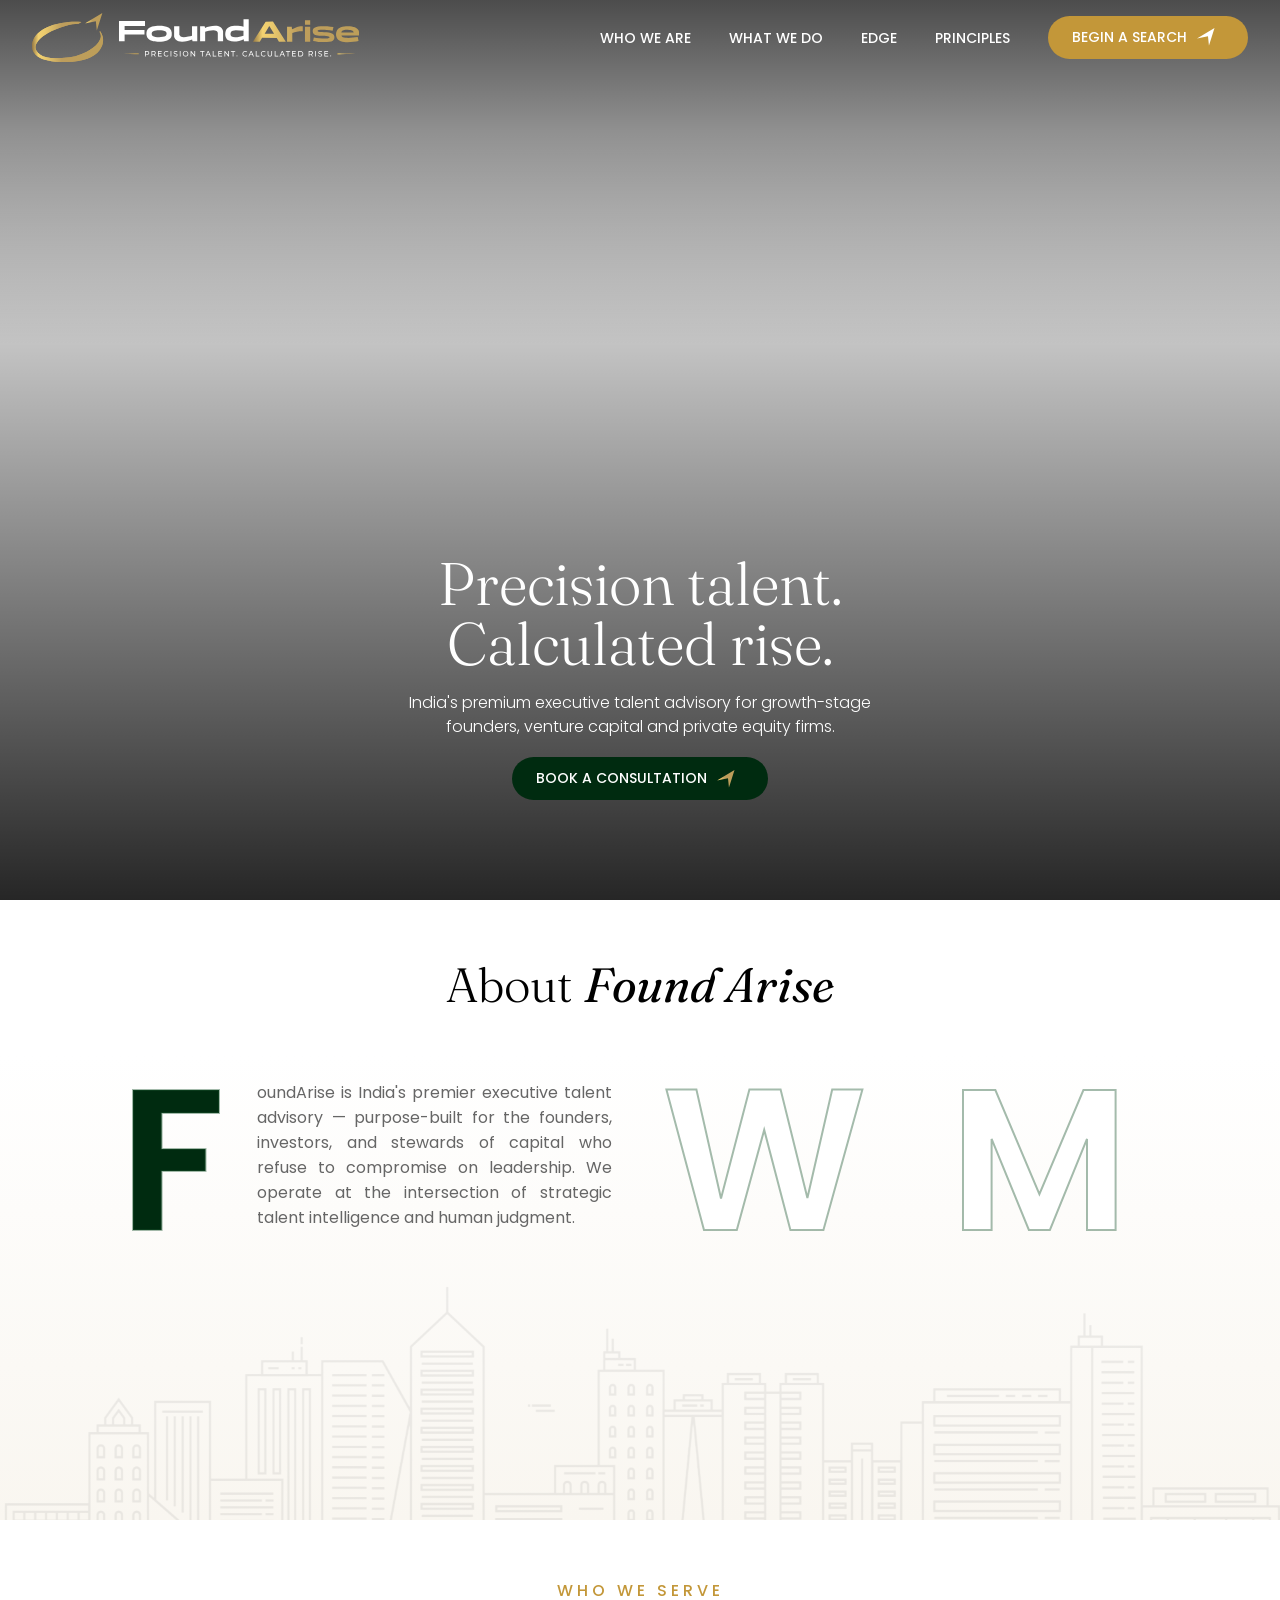
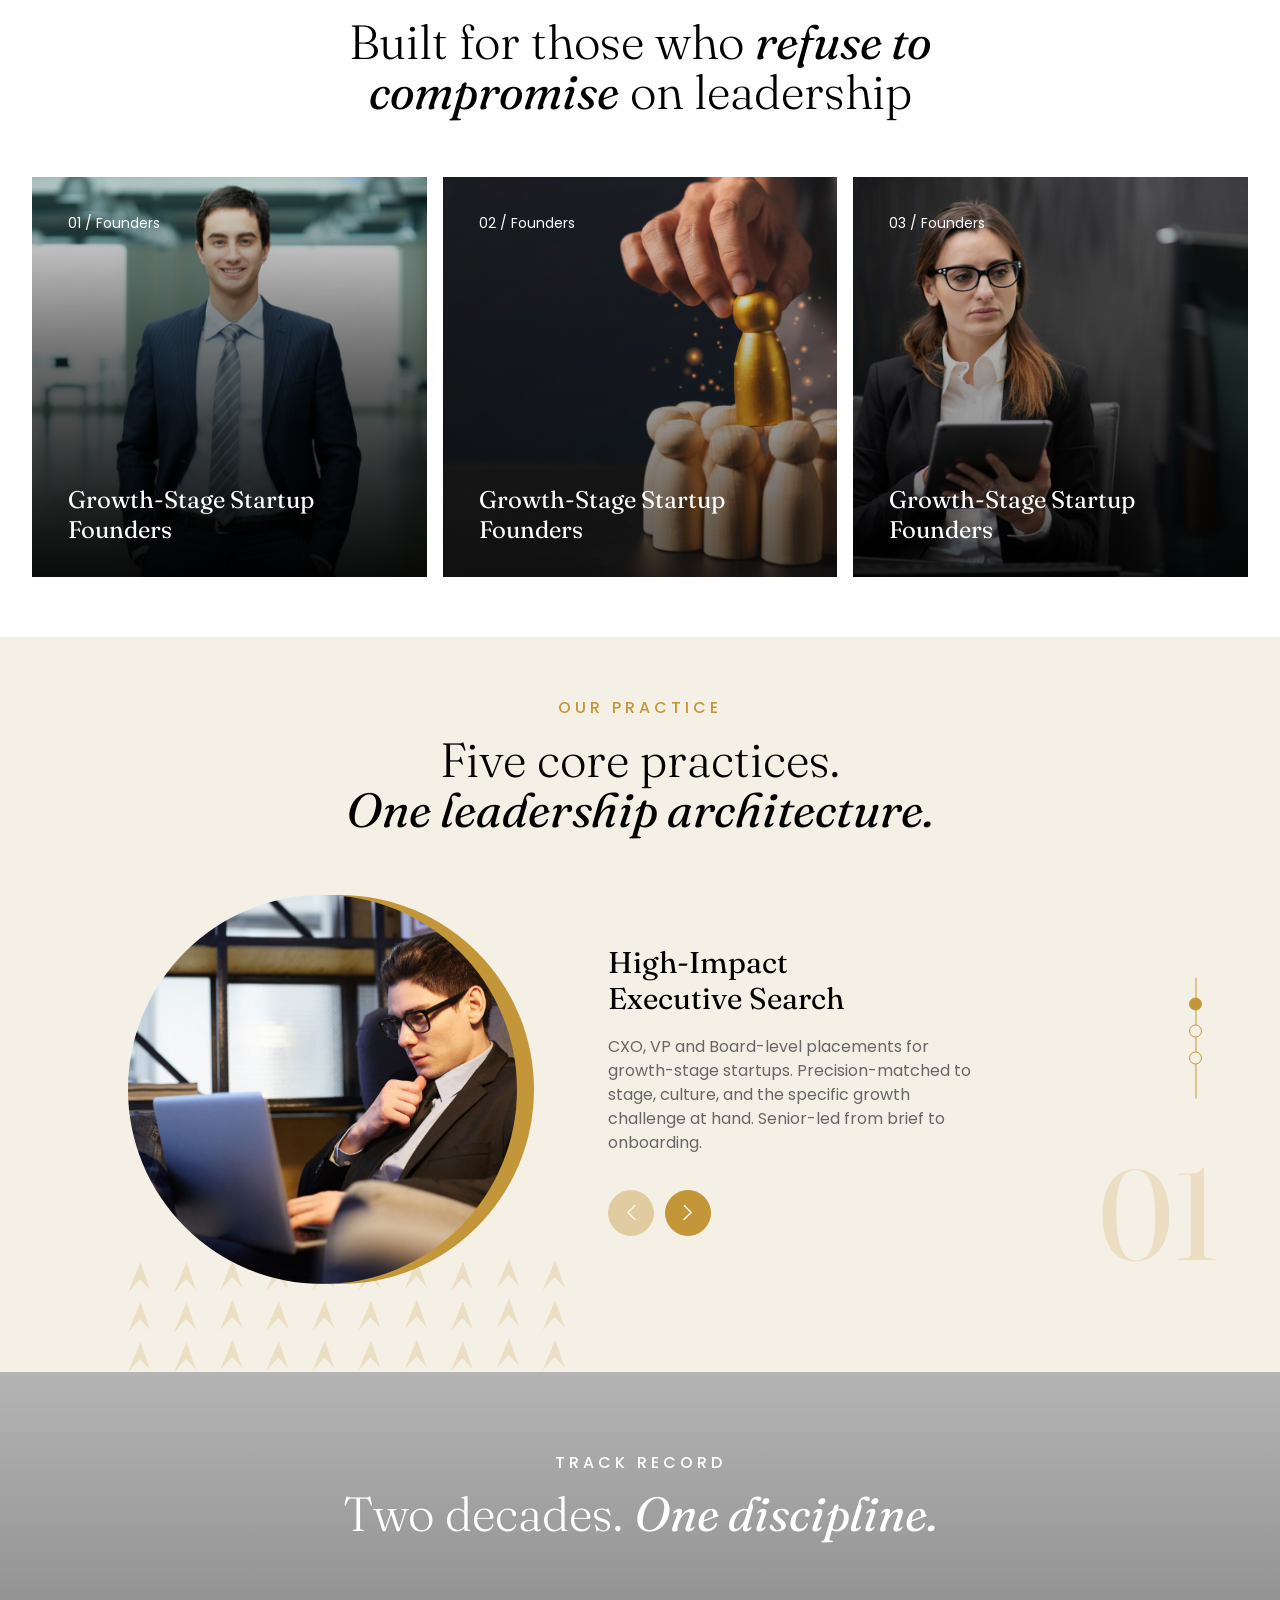
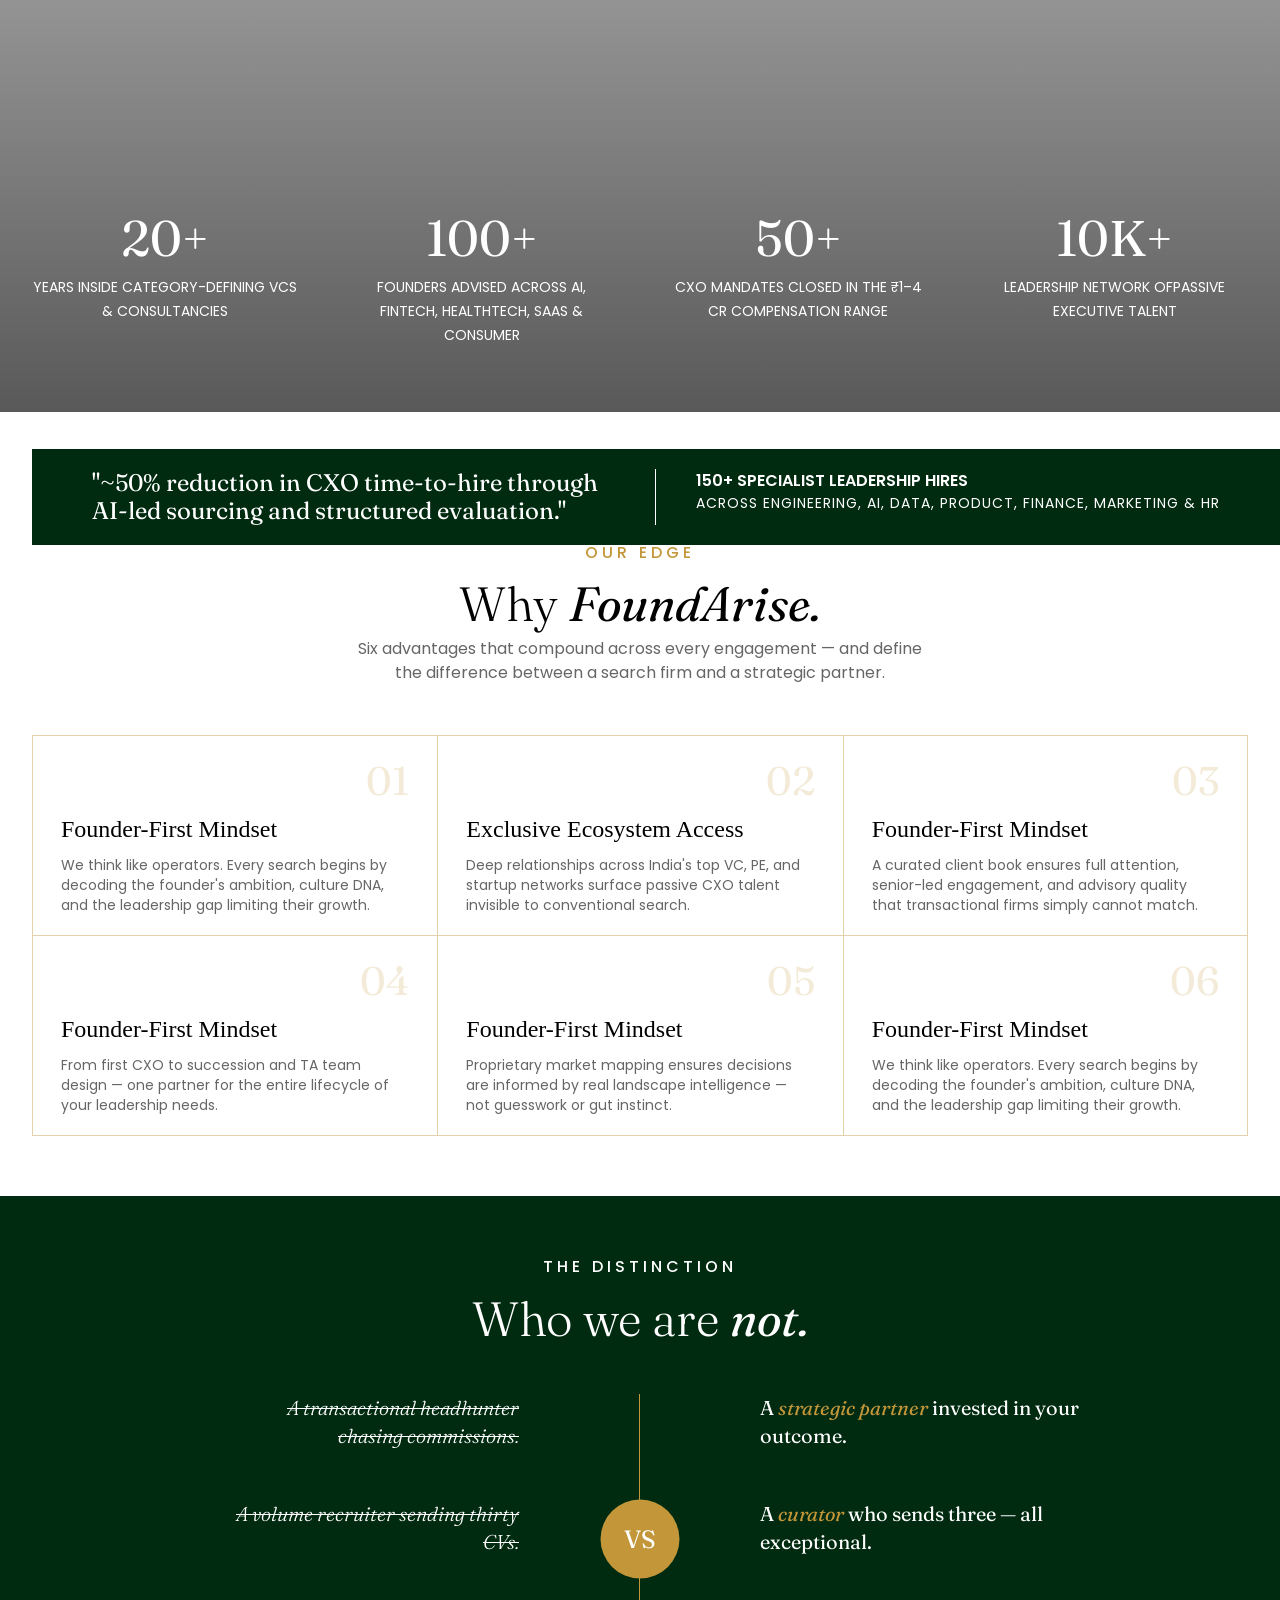
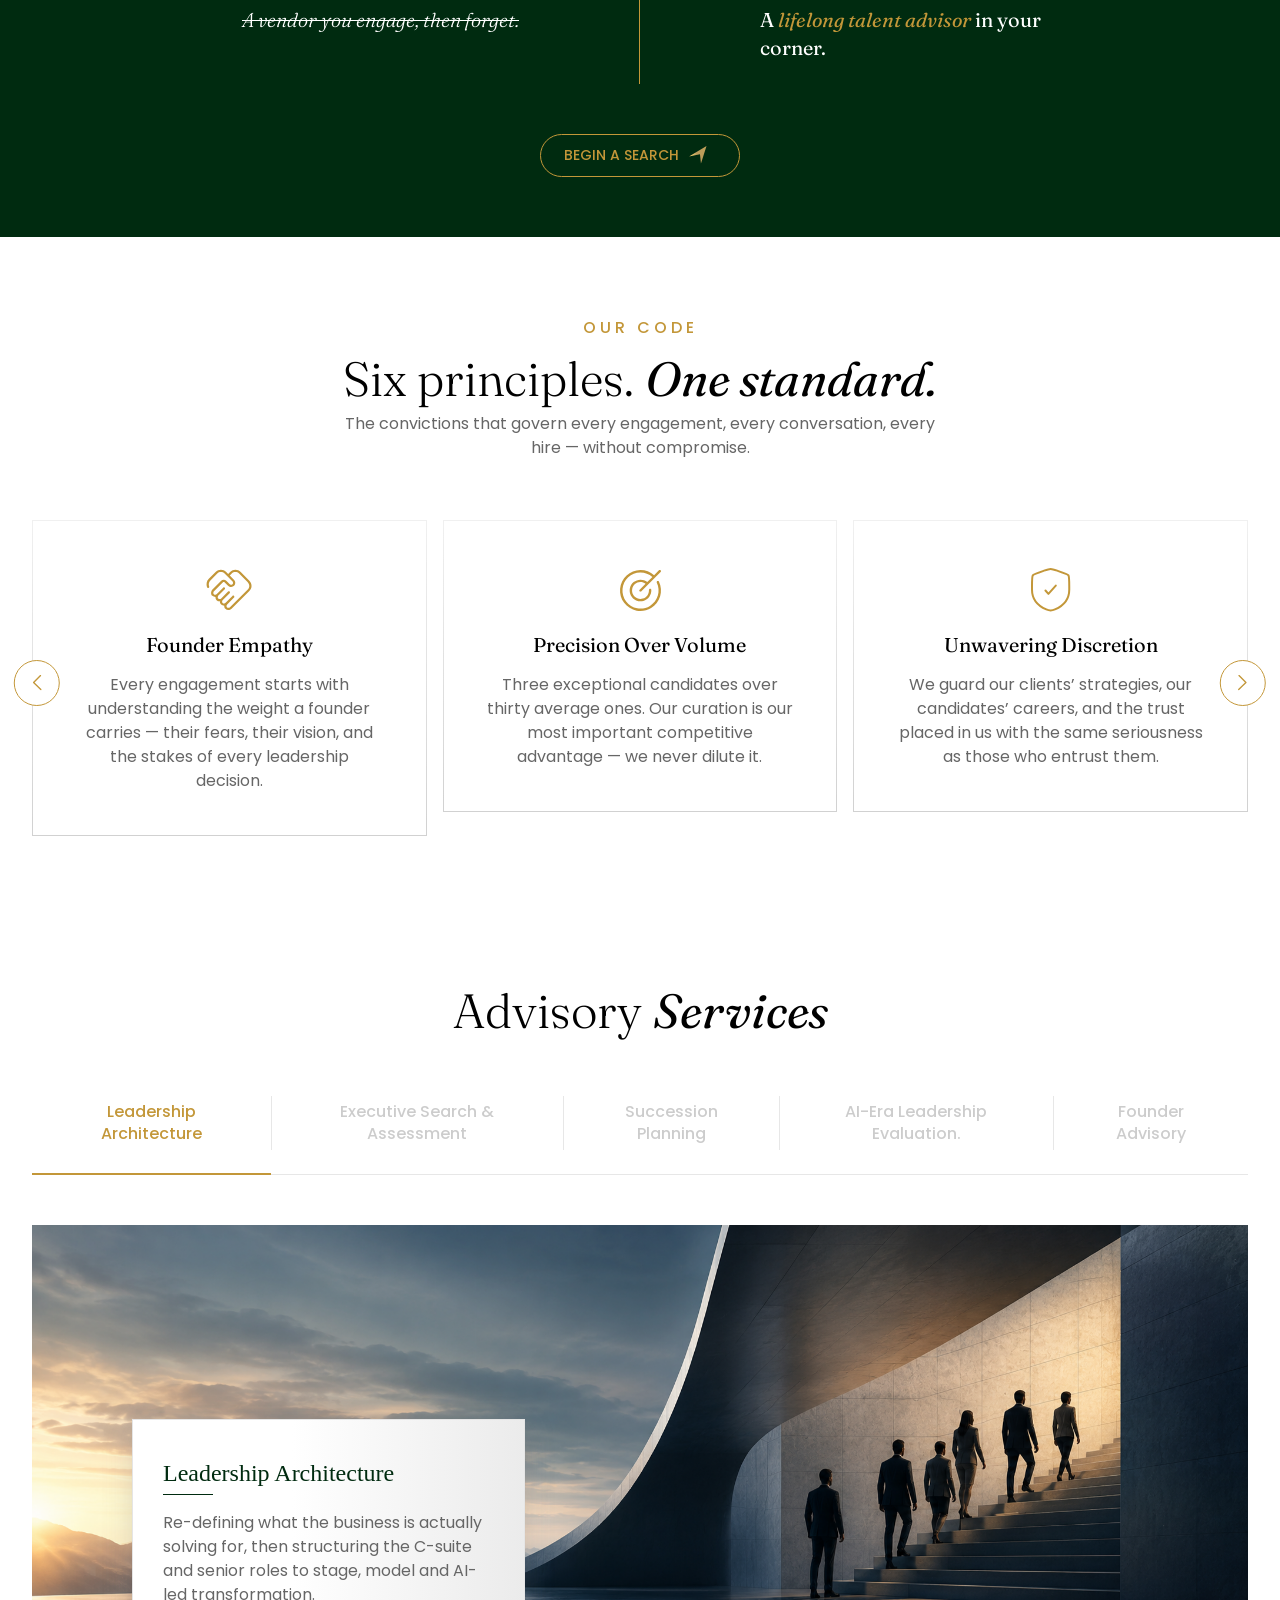
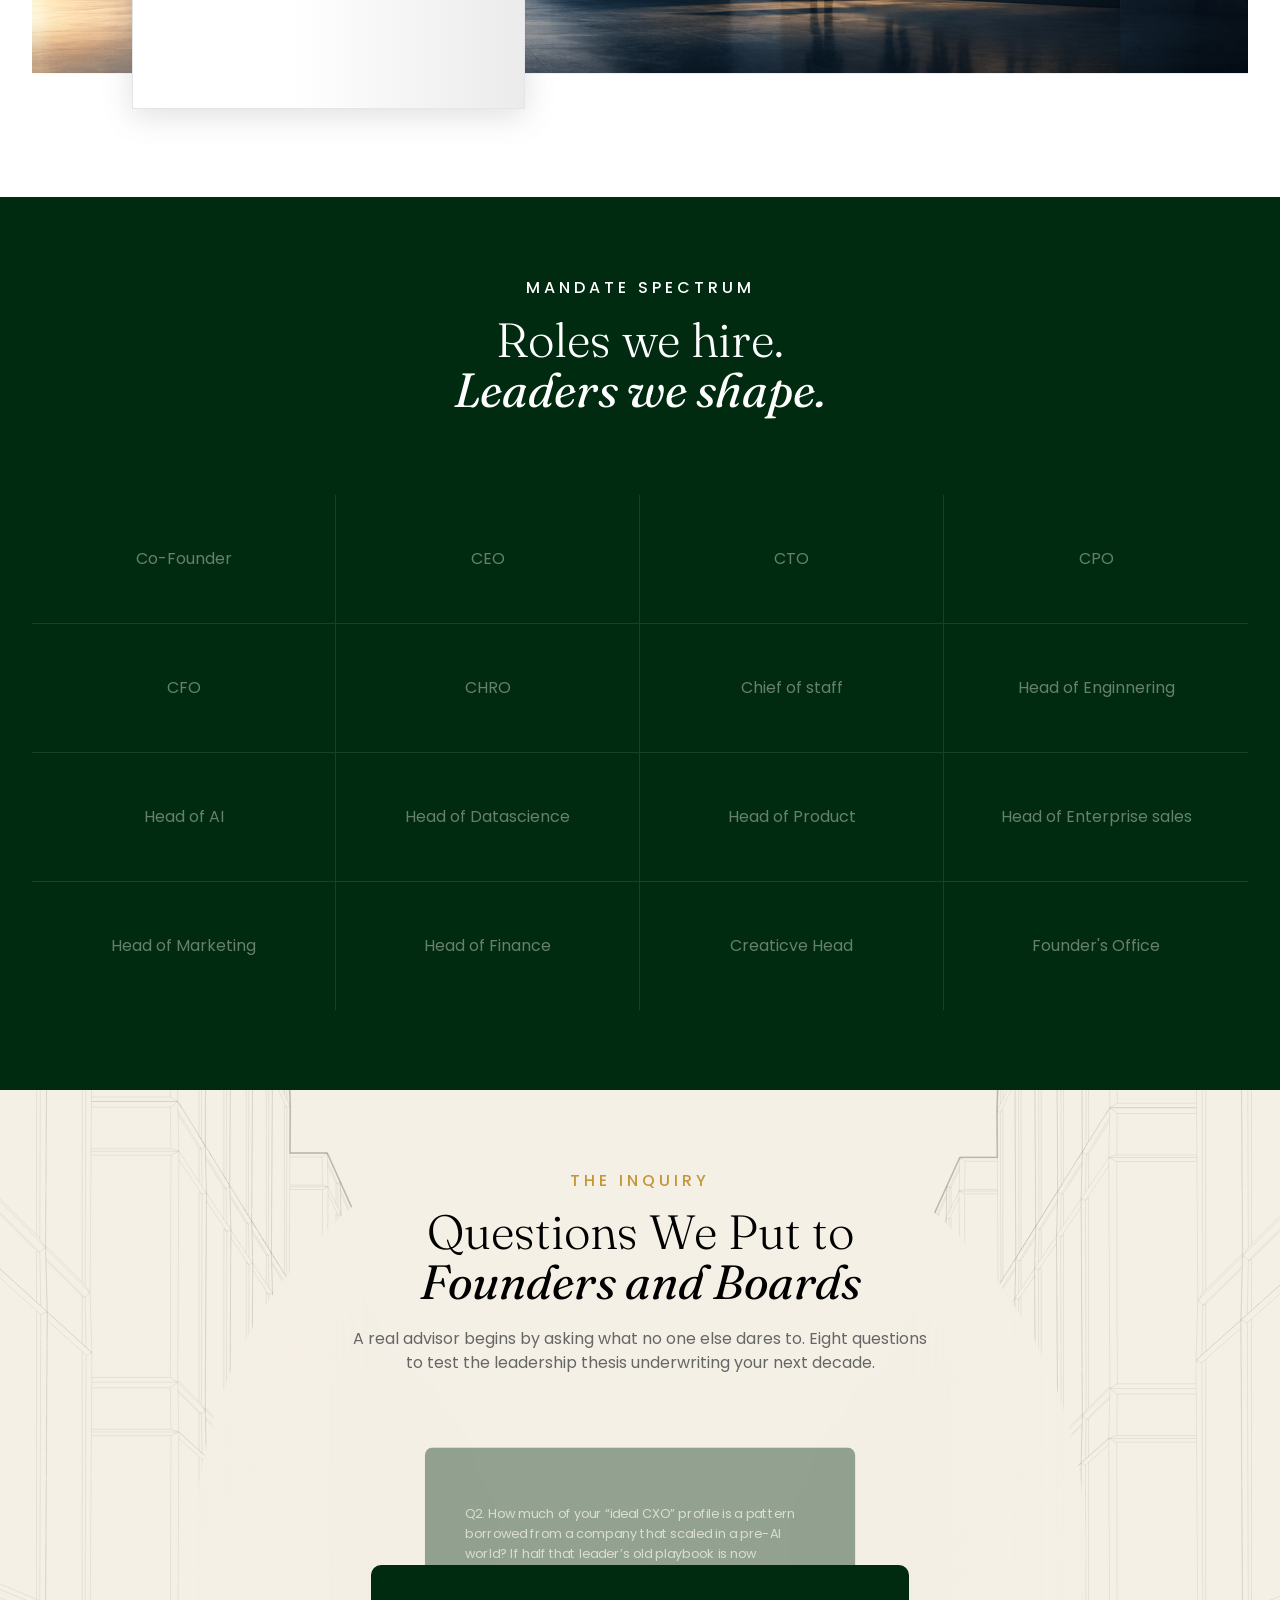
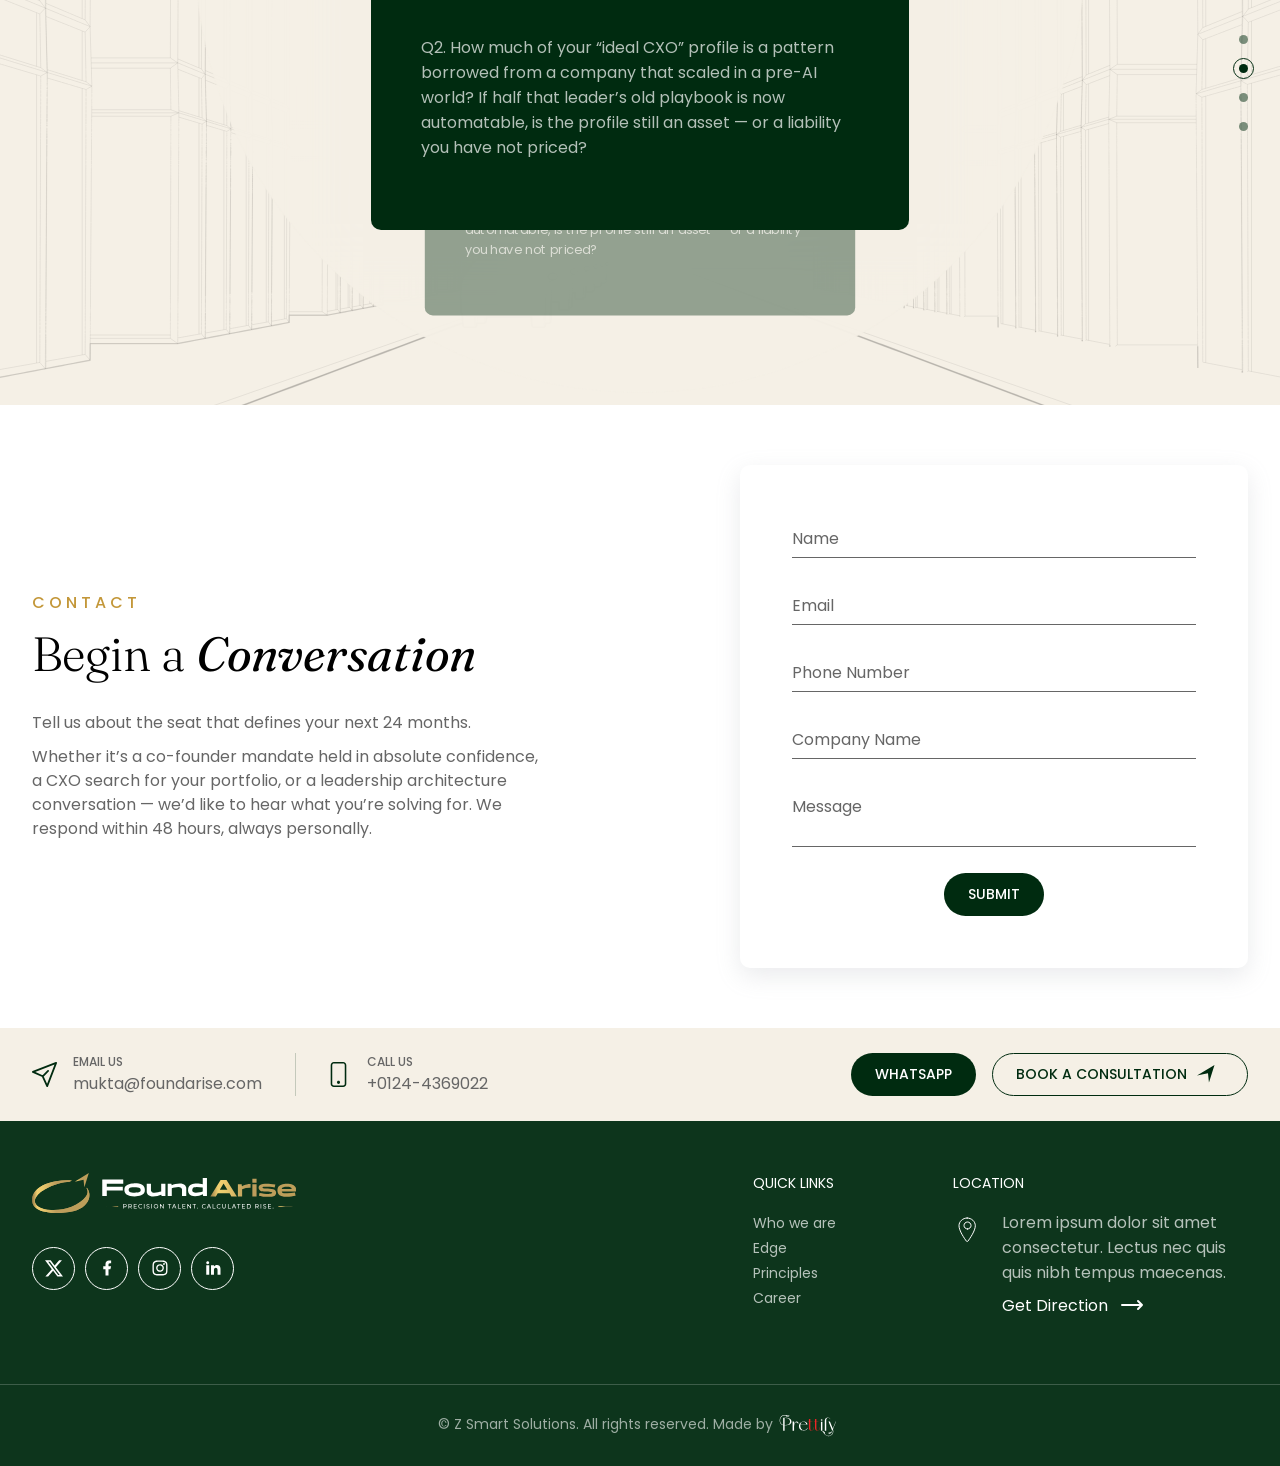
==== index.html @ ab5d95bb "chore: home" ====
<!doctype html>
<html lang="en">

<head>
  <meta charset="UTF-8" />
  <meta name="viewport" content="width=device-width, initial-scale=1.0" />
  <title>Found Arise | Precision Talent, Calculated Rise</title>
  <link rel="icon" href="assets/image/favicon.png" type="image/x-icon" />

  <link rel="stylesheet" href="assets/font/font.css" />
  <link rel="stylesheet" href="assets/sass/header/header.css" />
  <link rel="stylesheet" href="assets/sass/home/home.css" />
  <link rel="stylesheet" href="assets/sass/footer/footer.css" />
  <link rel="stylesheet" href="https://cdn.jsdelivr.net/npm/swiper@11/swiper-bundle.min.css" />
</head>

<body>
  <header>
    <a href="" class="logo">
      <img src="assets/image/logo.svg " alt="" />
    </a>

    <nav>
      <ul>
        <li><a href="">Who we are</a></li>
        <li><a href="">What we do</a></li>
        <li><a href="">Edge</a></li>
        <li><a href="">Principles</a></li>
      </ul>
      <button class="btn ">Begin a search <img class="icon" src="assets/icon/share.svg" alt=""></button>
    </nav>
  </header>

  <main>
    <section class="banner">
      <div class="bg">
        <video src="assets/video/hero.mp4" autoplay muted loop playsinline></video>
      </div>
      <div class="banner-wrapper">
        <div class="content content-white">
          <h1>Precision talent. Calculated rise.</h1>
          <p>India's premium executive talent advisory for growth-stage founders, venture capital and private equity
            firms.</p>
          <button class="btn btn-secondary">Book a consultation <img src="assets/icon/share.svg" alt="" class="icon"
              but>
        </div>
      </div>
    </section>

    <section class="secA">
      <div class="container">
        <div class="heading">
          <h2>About <span>Found Arise</span></h2>
        </div>
        <div class="content">
          <div class="txt-card active ">
            <span>
              F
            </span>
            <div class="info">
              <p>oundArise is India's premier executive talent advisory — purpose-built for the founders, investors, and
                stewards of capital who refuse to compromise on leadership. We operate at the intersection of strategic
                talent intelligence and human judgment.</p>
            </div>
          </div>
          <div class="txt-card "><span>
              W
            </span>
            <div class="info">
              <p>e don’t fill roles. We architect the leadership layer your next decade will be built on.</p>
            </div>
          </div>
          <div class="txt-card "><span>
              M
            </span>
            <div class="info">
              <p>ost firms treat leadership hiring as a transaction and succession as a someday problem. We treat both
                as strategy. The calm, sharp voice in a noisy, transactional world.</p>
            </div>
          </div>
        </div>
      </div>
    </section>

    <section class="secB">
      <div class="container">
        <div class="heading">
          <h6>Who We Serve</h6>
          <h2> Built for those who <span>refuse to compromise</span> on leadership</h2>
        </div>

        <div class="content">
          <figure>
            <img src="assets/image/home/serve/1.png" alt="">
            <span class="tag">01 / Founders</span>
            <figcaption>
              <h3>Growth-Stage Startup Founders
              </h3>
              <p>Series A and beyond. You’ve proven the model — now the question is the leadership architecture that
                compounds it through the next three years and the next ten. → CXO & Co-Founder Mandates
              </p>
            </figcaption>
          </figure>
          <figure>
            <img src="assets/image/home/serve/2.png" alt="">
            <span class="tag">02 / Founders</span>
            <figcaption>
              <h3>Growth-Stage Startup Founders
              </h3>
              <p>
                Talent as a portfolio-level competitive advantage. We partner across the book — mapping leadership
                readiness, running search at scale, and resolving the people questions that move valuation.
              </p>
            </figcaption>
          </figure>
          <figure>
            <img src="assets/image/home/serve/3.jpg" alt="">
            <span class="tag">03 / Founders</span>

            <figcaption>
              <h3>Growth-Stage Startup Founders
              </h3>
              <p>Pre-deal diligence to post-close value creation. We assess the leadership thesis underwriting the
                investment — and build the team that delivers it.
              </p>
            </figcaption>
          </figure>
        </div>
      </div>
    </section>

    <section class="secC">
      <div class="container">
        <div class="heading">
          <h6>Our Practice</h6>
          <h2>Five core practices.
            <br />
            <span>One leadership architecture.</span>
          </h2>
        </div>

        <div class="content">
          <div class="left">
            <div class="secc-slider">
              <div class="swiper-wrapper">
                <div class="swiper-slide">
                  <figure>
                    <img src="assets/image/home/practice/1.png" alt="home">
                  </figure>
                </div>
                <div class="swiper-slide">
                  <figure>
                    <img src="assets/image/home/practice/1.png" alt="home">
                  </figure>
                </div>
                <div class="swiper-slide">
                  <figure>
                    <img src="assets/image/home/practice/1.png" alt="home">
                  </figure>
                </div>
              </div>
            </div>
          </div>

          <div class="right">
            <div class="secc-slider">
              <div class="swiper-wrapper">
                <div class="swiper-slide">
                  <figcaption>
                    <h3>High-Impact Executive Search</h3>
                    <p>CXO, VP and Board-level placements for growth-stage startups. Precision-matched to stage,
                      culture, and the specific growth challenge at hand. Senior-led from brief to onboarding.</p>
                  </figcaption>
                </div>
                <div class="swiper-slide">
                  <figcaption>
                    <h3>High-Impact Executive Search</h3>
                    <p>CXO, VP and Board-level placements for growth-stage startups. Precision-matched to stage,
                      culture, and the specific growth challenge at hand. Senior-led from brief to onboarding.</p>
                  </figcaption>
                </div>
                <div class="swiper-slide">
                  <figcaption>
                    <h3>High-Impact Executive Search</h3>
                    <p>CXO, VP and Board-level placements for growth-stage startups. Precision-matched to stage,
                      culture, and the specific growth challenge at hand. Senior-led from brief to onboarding.</p>
                  </figcaption>
                </div>
              </div>
            </div>

            <div class="swiper-nav swiper-group">
              <button class="swiper-prev secc-button-prev fill"><img src="assets/icon/right.svg" alt="right"></button>
              <button class="swiper-next secc-button-next fill"><img src="assets/icon/right.svg" alt="right"></button>
            </div>

          </div>
        </div>

        <div class="counter">
          <div class="secc-slider">
            <div class="swiper-wrapper">
              <div class="swiper-slide">
                <span>01</span>
              </div>
              <div class="swiper-slide">
                <span>02</span>
              </div>
              <div class="swiper-slide">
                <span>03</span>
              </div>
            </div>
          </div>
        </div>

        <div class="secc-pagination"></div>
      </div>
    </section>

    <section class="secD">
      <video src="assets/video/record.mp4" autoplay muted loop playsinline></video>
      <div class="container">
        <div class="heading">
          <h6>Track Record</h6>
          <h2>Two decades. <span>One discipline.</span></h2>
        </div>
        <div class="content">
          <div class="stat-card">
            <h4>20+</h4>
            <p>Years inside category-defining VCs & consultancies</p>
          </div>
          <div class="stat-card">
            <h4>100+</h4>
            <p>Founders advised across AI, fintech, healthtech, SaaS & consumer</p>
          </div>
          <div class="stat-card">
            <h4>50+</h4>
            <p>CXO mandates closed in the ₹1–4 Cr compensation range</p>
          </div>
          <div class="stat-card">
            <h4>10K+</h4>
            <p>Leadership network ofpassive executive talent</p>
          </div>
        </div>

        <div class="note">
          <div class="left">
            <h3>"~50% reduction in CXO time-to-hire through AI-led sourcing and structured evaluation."</h3>
          </div>
          <div class="right">
            <h5>150+ specialist leadership hires</h5>
            <p>across Engineering, AI, Data, Product, Finance, Marketing & HR</p>
          </div>
        </div>
      </div>
    </section>

    <section class="secE">
      <div class="container">
        <div class="heading">
          <h6>Our Edge</h6>
          <h2>Why <span>FoundArise.</span></h2>
          <p>Six advantages that compound across every engagement — and define the difference between a search firm and
            a strategic partner.</p>
        </div>

        <div class="content">
          <div class="edge-card">
            <span>01 </span>
            <h4>Founder-First Mindset</h4>
            <p>We think like operators. Every search begins by decoding the founder's ambition, culture DNA, and the
              leadership gap limiting their growth.</p>
          </div>
          <div class="edge-card">
            <span>02</span>
            <h4>Exclusive Ecosystem Access</h4>
            <p>Deep relationships across India's top VC, PE, and startup networks surface passive CXO talent invisible
              to conventional search.</p>
          </div>
          <div class="edge-card">
            <span>03 </span>
            <h4>Founder-First Mindset</h4>
            <p>A curated client book ensures full attention, senior-led engagement, and advisory quality that
              transactional firms simply cannot match.
            </p>
          </div>
          <div class="edge-card">
            <span>04</span>
            <h4>Founder-First Mindset</h4>
            <p>From first CXO to succession and TA team design — one partner for the entire lifecycle of your leadership
              needs.</p>
          </div>
          <div class="edge-card">
            <span>05 </span>
            <h4>Founder-First Mindset</h4>
            <p>Proprietary market mapping ensures decisions are informed by real landscape intelligence — not guesswork
              or gut instinct.</p>
          </div>
          <div class="edge-card">
            <span>06 </span>
            <h4>Founder-First Mindset</h4>
            <p>We think like operators. Every search begins by decoding the founder's ambition, culture DNA, and the
              leadership gap limiting their growth.</p>
          </div>
        </div>
      </div>
    </section>

    <section class="secF">
      <div class="container">
        <div class="heading">
          <h6>The Distinction</h6>
          <h2>Who we are <span>not.</span></h2>
        </div>
        <div class="content">
          <div class="left">
            <p>A transactional headhunter chasing commissions.</p>
            <p>A volume recruiter sending thirty CVs.</p>
            <p>A vendor you engage, then forget.</p>
          </div>
          <div class="right">
            <p>A <span>strategic partner </span>invested in your outcome.</p>
            <p>A <span>curator </span>who sends three — all exceptional.</p>
            <p>A <span>lifelong talent advisor </span>in your corner.</p>
          </div>
        </div>
        <a href="javascript:void(0)" class="btn btn-border-primary">Begin a search <img class="icon"
            src="assets/icon/share.svg" alt=""> </a>
      </div>
    </section>

    <section class="secG">
      <video src="assets/video/abstract.mp4" autoplay muted loop playsinline></video>
      <div class="container">
        <div class="heading">
          <h6>Our Code</h6>
          <h2>Six principles. <span>One standard.</span></h2>
          <p>The convictions that govern every engagement, every conversation, every hire — without compromise.</p>
        </div>
        <div class="content">
          <div class="swiper-nav center-full">
            <button class="swiper-prev swiperA-button-prev"><img src="assets/icon/right.svg" alt=""></button>
            <button class="swiper-next swiperA-button-next"><img src="assets/icon/right.svg" alt=""></button>

          </div>
          <div class="swiper swiperA">
            <div class="swiper-wrapper">
              <div class="swiper-slide">
                <div class="code-card">
                  <img src="assets/icon/handshake.svg" alt="handshake">
                  <h5>Founder Empathy</h5>
                  <p>Every engagement starts with understanding the weight a founder carries — their fears, their
                    vision, and the stakes of every leadership decision.</p>
                </div>
              </div>
              <div class="swiper-slide">
                <div class="code-card">
                  <img src="assets/icon/target.svg" alt="handshake">
                  <h5>Precision Over Volume</h5>
                  <p>Three exceptional candidates over thirty average ones. Our curation is our most important
                    competitive advantage — we never dilute it.</p>
                </div>
              </div>
              <div class="swiper-slide">
                <div class="code-card">
                  <img src="assets/icon/check_shield.svg" alt="handshake">
                  <h5>Unwavering Discretion</h5>
                  <p>We guard our clients’ strategies, our candidates’ careers, and the trust placed in us with the same
                    seriousness as those who entrust them.</p>
                </div>
              </div>
              <div class="swiper-slide">
                <div class="code-card">
                  <img src="assets/icon/handshake.svg" alt="handshake">
                  <h5>Founder Empathy</h5>
                  <p>Every engagement starts with understanding the weight a founder carries — their fears, their
                    vision, and the stakes of every leadership decision.</p>
                </div>
              </div>
            </div>

          </div>
        </div>
      </div>
    </section>

    <section class="secI">
      <div class="container">
        <div class="heading">
          <h2>Advisory <span>Services</span></h2>
        </div>

        <div class="content">
          <ul class="tabs">
            <li class="active">Leadership Architecture</li>
            <li>Executive Search & Assessment</li>
            <li>Succession Planning</li>
            <li>AI-Era Leadership Evaluation.</li>
            <li>Founder Advisory</li>
          </ul>

          <div class="content">
            <div class="secia-slider">
              <div class="swiper-wrapper">
                <div class="swiper-slide">
                  <figure>
                    <img src="assets/image/services/1.png" alt="">
                  </figure>
                </div>
                <div class="swiper-slide">
                  <figure>
                    <img src="assets/image/services/2.png" alt="">
                  </figure>
                </div>
                <div class="swiper-slide">
                  <figure>
                    <img src="assets/image/services/1.png" alt="">
                  </figure>
                </div>
                <div class="swiper-slide">
                  <figure>
                    <img src="assets/image/services/1.png" alt="">
                  </figure>
                </div>
                <div class="swiper-slide">
                  <figure>
                    <img src="assets/image/services/1.png" alt="">
                  </figure>
                </div>
              </div>
            </div>

            <div class="secib-slider ">
              <div class="swiper-wrapper">
                <div class="swiper-slide">
                  <figcaption>
                    <h4>Leadership Architecture</h4>
                    <p>Re-defining what the business is actually solving for, then structuring the C-suite and senior
                      roles
                      to stage, model and AI-led transformation.</p>
                  </figcaption>
                </div>
                <div class="swiper-slide">
                  <figcaption>
                    <h4>Leadership Architecture</h4>
                    <p>Re-defining what the business is actually solving for, then structuring the C-suite and senior
                      roles
                      to stage, model and AI-led transformation.</p>
                  </figcaption>
                </div>
                <div class="swiper-slide">
                  <figcaption>
                    <h4>Leadership Architecture</h4>
                    <p>Re-defining what the business is actually solving for, then structuring the C-suite and senior
                      roles
                      to stage, model and AI-led transformation.</p>
                  </figcaption>
                </div>
                <div class="swiper-slide">
                  <figcaption>
                    <h4>Leadership Architecture</h4>
                    <p>Re-defining what the business is actually solving for, then structuring the C-suite and senior
                      roles
                      to stage, model and AI-led transformation.</p>
                  </figcaption>
                </div>
                <div class="swiper-slide">
                  <figcaption>
                    <h4>Leadership Architecture</h4>
                    <p>Re-defining what the business is actually solving for, then structuring the C-suite and senior
                      roles
                      to stage, model and AI-led transformation.</p>
                  </figcaption>
                </div>
              </div>
            </div>
          </div>
        </div>
      </div>
    </section>

    <section class="secH">
      <div class="container">
        <div class="heading">
          <h6>Mandate Spectrum</h6>
          <h2>Roles we hire. <span>Leaders we shape.</span></h2>
        </div>
        <div class="content">
          <div class="item">
            <p>Co-Founder</p>
          </div>
          <div class="item">
            <p>CEO</p>
          </div>
          <div class="item">
            <p>CTO </p>
          </div>
          <div class="item">
            <p>CPO</p>
          </div>
          <div class="item">
            <p>CFO</p>
          </div>
          <div class="item">
            <p>CHRO</p>
          </div>
          <div class="item">
            <p>Chief of staff</p>
          </div>
          <div class="item">
            <p>Head of Enginnering</p>
          </div>
          <div class="item">
            <p>Head of AI</p>
          </div>
          <div class="item">
            <p>Head of Datascience</p>
          </div>
          <div class="item">
            <p>Head of Product</p>
          </div>
          <div class="item">
            <p>Head of Enterprise sales</p>
          </div>
          <div class="item">
            <p>Head of Marketing</p>
          </div>
          <div class="item">
            <p>Head of Finance</p>
          </div>
          <div class="item">
            <p>Creaticve Head</p>
          </div>
          <div class="item">
            <p>Founder's Office</p>
          </div>

        </div>
      </div>
    </section>

    <section class="secJ">
      <div class="container">
        <div class="heading">
          <h6>THE INQUIRY</h6>
          <h2>Questions We Put to <span>Founders and Boards</span></h2>
          <p>A real advisor begins by asking what no one else dares to. Eight questions to test the leadership thesis
            underwriting your next decade.</p>
        </div>

        <div class="secj-pagination"></div>

        <div class="secj-slider">
          <div class="swiper-wrapper">
            <div class="swiper-slide">
              <div class="inquiry-card">
                <p>Q2. How much of your “ideal CXO” profile is a pattern borrowed from a company that scaled in a pre-AI
                  world? If half that leader’s old playbook is now automatable, is the profile still an asset — or a
                  liability you have not priced?</p>
              </div>
            </div>
            <div class="swiper-slide">
              <div class="inquiry-card">
                <p>Q2. How much of your “ideal CXO” profile is a pattern borrowed from a company that scaled in a pre-AI
                  world? If half that leader’s old playbook is now automatable, is the profile still an asset — or a
                  liability you have not priced?</p>
              </div>
            </div>
            <div class="swiper-slide">
              <div class="inquiry-card">
                <p>Q2. How much of your “ideal CXO” profile is a pattern borrowed from a company that scaled in a pre-AI
                  world? If half that leader’s old playbook is now automatable, is the profile still an asset — or a
                  liability you have not priced?</p>
              </div>
            </div>
            <div class="swiper-slide">
              <div class="inquiry-card">
                <p>Q2. How much of your “ideal CXO” profile is a pattern borrowed from a company that scaled in a pre-AI
                  world? If half that leader’s old playbook is now automatable, is the profile still an asset — or a
                  liability you have not priced?</p>
              </div>
            </div>
          </div>
        </div>
      </div>
    </section>

    <section class="secK">
      <div class="container">
        <div class="content">
          <div class="left">
            <div class="heading">
              <h6>CONTACT</h6>
              <h2>Begin a <span>Conversation</span></h2>
              <p>Tell us about the seat that defines your next 24 months.</p>
              <p>Whether it’s a co-founder mandate held in absolute confidence, a CXO search for your portfolio, or a
                leadership architecture conversation — we’d like to hear what you’re solving for. We respond within 48
                hours, always personally.</p>
            </div>
          </div>

          <div class="right">
            <form class="form">
              <div class="form-group">
                <input id="name" type="text" placeholder>
                <label for="name">Name</label>
              </div>
              <div class="form-group">
                <input id="email" type="email" placeholder>
                <label for="email">Email</label>
              </div>
              <div class="form-group">
                <input id="phone" type="text" placeholder>
                <label for="phone">Phone Number</label>
              </div>
              <div class="form-group">
                <input id="company" type="text" placeholder>
                <label for="company">Company Name</label>
              </div>
              <div class="form-group">
                <textarea id="message" placeholder></textarea>
                <label for="message">Message</label>
              </div>
              <button class="btn btn-secondary">Submit</button>
            </form>
          </div>
        </div>
      </div>
    </section>
  </main>

  <footer>
    <div class="top">
      <div class="container">
        <div class="row">
          <div class="left">
            <div class="col">
              <figure>
                <img src="assets/icon/send.svg" alt="send">
              </figure>
              <figcaption>
                <span>Email Us</span>
                <a href="mailto:mukta@foundarise.com">mukta@foundarise.com</a>
              </figcaption>
            </div>
            <div class="col">
              <figure>
                <img src="assets/icon/phone.svg" alt="send">
              </figure>
              <figcaption>
                <span>call Us</span>
                <a href="mailto:+01244369022">+0124-4369022</a>
              </figcaption>
            </div>
          </div>

          <div class="right">
            <a href="" class="btn btn-secondary">Whatsapp</a>
            <button class="btn btn-border-secondary"> Book a consultation <img src="assets/icon/share_green.svg" alt=""
                class="icon"></button>
          </div>
        </div>
      </div>
    </div>

    <div class="wrap">
      <video src="assets/video/footer.mp4" autoplay muted loop playsinline></video>
      <div class="middle">
        <div class="container">
          <div class="colA">
            <img class="logo" src="assets/image/logo.svg" alt="">
            <ul class="social">
              <li>
                <a href=""><img src="assets/icon/twitter.svg" alt=""></a>

              </li>
              <li>
                <a href=""><img src="assets/icon/facebook.svg" alt=""></a>

              </li>
              <li>
                <a href=""><img src="assets/icon/instagram.svg" alt=""></a>

              </li>
              <li><a href=""><img src="assets/icon/linkedin.svg" alt=""></a></li>
            </ul>
          </div>

          <div class="colB">
            <h5>Quick Links</h5>
            <ul>
              <li><a href="">Who we are</a></li>
              <li><a href="">Edge</a></li>
              <li><a href="">Principles</a></li>
              <li><a href="">Career</a></li>
            </ul>
          </div>
          <div class="colC">
            <h5>Location</h5>
            <div class="adrs">
              <figure class="icon">
                <img src="assets/icon/location.svg" alt="location">
              </figure>
              <figcaption>
                <p>Lorem ipsum dolor sit amet consectetur. Lectus nec quis quis nibh tempus maecenas.</p>
                <a class="direction" href="">Get Direction <img src="assets/icon/arrow_right.svg" alt=""></a>
              </figcaption>
            </div>
          </div>
        </div>
      </div>

      <div class="bottom">
        <div class="container">
          <P>© Z Smart Solutions. All rights reserved. <span>Made by <a href=""><img src="assets/image/prettify.svg"
                  alt=""></a></span></P>
        </div>
      </div>
    </div>

  </footer>

  <script type="text/javascript" src="https://cdn.jsdelivr.net/npm/swiper@11/swiper-bundle.min.js"></script>
  <script src="assets/js/swiper.js"></script>
  <script src="assets/js/main.js"></script>
</body>

</html>
---- assets/font/font.css ----
@import url('https://fonts.googleapis.com/css2?family=Fraunces:ital,opsz,wght@0,9..144,100..900;1,9..144,100..900&display=swap');
@import url('https://fonts.googleapis.com/css2?family=Poppins:ital,wght@0,100;0,200;0,300;0,400;0,500;0,600;0,700;0,800;0,900;1,100;1,200;1,300;1,400;1,500;1,600;1,700;1,800;1,900&display=swap');
---- assets/sass/header/header.css ----
@keyframes shine {
  from {
    opacity: 0;
    left: 0%;
  }
  50% {
    opacity: 1;
  }
  to {
    opacity: 0;
    left: 100%;
  }
}
@keyframes shine {
  from {
    opacity: 0;
    left: 0%;
  }
  50% {
    opacity: 1;
  }
  to {
    opacity: 0;
    left: 100%;
  }
}
.form {
  --inputsize: 42px;
  --labelbefore: var(--text);
  --labelafter: var(--text);
  --borderbefore: var(--text);
  --borderafter: var(--primary);
  --labelfontbefore: 14px;
  --labelfontafter: 12px;
  --font: 500;
  --color: var(--text);
  --borderwidth: 1px;
  --labelbackground: none;
  --font: normal;
  --textareaheight: 62px;
  --paddingleftright: 0px;
}
.form .form-group {
  position: relative;
  flex: 0 1 100%;
  max-width: 100%;
  width: 100%;
  --selectheight: var(--inputsize);
  line-height: 0;
}
.form .form-group.has-icon input {
  --iconsize: 26px;
  background-repeat: no-repeat;
  background-size: var(--iconsize);
}
.form .form-group.has-icon:not(.icon-left) input {
  background-position: calc(100% - var(--paddingleftright, 0px)) 50%;
  padding-right: calc(var(--paddingleftright, 0px) + var(--iconsize, 0px) + var(--paddingleftright, 0px));
}
.form .form-group.has-icon.icon-left input {
  background-position: var(--paddingleftright, 0px) 50%;
  padding-left: calc(var(--paddingleftright, 0px) + var(--iconsize, 0px) + 10px);
}
.form .form-group.has-icon.calender-icon input {
  background-image: url('data:image/svg+xml,%3Csvg width="20" height="20" viewBox="0 0 20 20" fill="none" xmlns="http://www.w3.org/2000/svg"%3E%3Cpath d="M17.5 2H14.5V0.5C14.5 0.367392 14.4473 0.240215 14.3536 0.146447C14.2598 0.0526785 14.1326 0 14 0C13.8674 0 13.7402 0.0526785 13.6464 0.146447C13.5527 0.240215 13.5 0.367392 13.5 0.5V2H6.5V0.5C6.5 0.367392 6.44732 0.240215 6.35355 0.146447C6.25979 0.0526785 6.13261 0 6 0C5.86739 0 5.74021 0.0526785 5.64645 0.146447C5.55268 0.240215 5.5 0.367392 5.5 0.5V2H2.5C1.8372 2.00079 1.20178 2.26444 0.73311 2.73311C0.264441 3.20178 0.000793929 3.8372 0 4.5V17.5C0.000793929 18.1628 0.264441 18.7982 0.73311 19.2669C1.20178 19.7356 1.8372 19.9992 2.5 20H17.5C18.163 20 18.7989 19.7366 19.2678 19.2678C19.7366 18.7989 20 18.163 20 17.5V4.5C20 3.83696 19.7366 3.20107 19.2678 2.73223C18.7989 2.26339 18.163 2 17.5 2ZM19 17.5C19 17.8978 18.842 18.2794 18.5607 18.5607C18.2794 18.842 17.8978 19 17.5 19H2.5C2.10218 19 1.72064 18.842 1.43934 18.5607C1.15804 18.2794 1 17.8978 1 17.5V9H19V17.5ZM19 8H1V4.5C1 3.672 1.67 3 2.5 3H5.5V4.5C5.5 4.63261 5.55268 4.75979 5.64645 4.85355C5.74021 4.94732 5.86739 5 6 5C6.13261 5 6.25979 4.94732 6.35355 4.85355C6.44732 4.75979 6.5 4.63261 6.5 4.5V3H13.5V4.5C13.5 4.63261 13.5527 4.75979 13.6464 4.85355C13.7402 4.94732 13.8674 5 14 5C14.1326 5 14.2598 4.94732 14.3536 4.85355C14.4473 4.75979 14.5 4.63261 14.5 4.5V3H17.5C17.8978 3 18.2794 3.15804 18.5607 3.43934C18.842 3.72064 19 4.10218 19 4.5V8Z" fill="%23666666" fill-opacity="0.7"/%3E%3C/svg%3E');
}
.form .form-group.has-icon.search-icon input {
  --iconsize: 18px;
  background-image: url("data:image/svg+xml,%3Csvg width='18' height='18' viewBox='0 0 18 18' fill='none' xmlns='http://www.w3.org/2000/svg'%3E%3Cpath d='M13.893 13.92L16.973 17M16 8.5C16 10.4891 15.2098 12.3968 13.8033 13.8033C12.3968 15.2098 10.4891 16 8.5 16C6.51088 16 4.60322 15.2098 3.1967 13.8033C1.79018 12.3968 1 10.4891 1 8.5C1 6.51088 1.79018 4.60322 3.1967 3.1967C4.60322 1.79018 6.51088 1 8.5 1C10.4891 1 12.3968 1.79018 13.8033 3.1967C15.2098 4.60322 16 6.51088 16 8.5Z' stroke='%23939393' stroke-width='1.5' stroke-linecap='round' stroke-linejoin='round'/%3E%3C/svg%3E%0A");
}
.form .form-group.has-icon.user-icon input {
  background-image: url("data:image/svg+xml,%3Csvg xmlns='http://www.w3.org/2000/svg' viewBox='0 0 24 24'%3E%3Cpath fill='none' stroke='%23666666' stroke-linecap='round' stroke-linejoin='round' stroke-width='1.5' d='M5 20v-1a7 7 0 0 1 7-7v0a7 7 0 0 1 7 7v1m-7-8a4 4 0 1 0 0-8a4 4 0 0 0 0 8'/%3E%3C/svg%3E");
}
.form .form-group.has-icon.password-icon input {
  background-image: url("data:image/svg+xml,%3Csvg xmlns='http://www.w3.org/2000/svg' viewBox='0 0 16 16'%3E%3Cpath fill='%23666666' d='M3 8.5a1 1 0 1 0 0-2a1 1 0 0 0 0 2'/%3E%3Cpath fill='%23666666' fill-rule='evenodd' d='M4.5 3c1.56 0 2.94.794 3.75 2h5.26a1 1 0 0 1 .807.409l1.49 2.04a.99.99 0 0 1 .033 1.13l-1.26 1.95a.997.997 0 0 1-1.41.276L12.02 10l-1.19.812a1 1 0 0 1-1.13 0L8.51 10h-.258c-.808 1.21-2.18 2-3.75 2a4.5 4.5 0 0 1 0-9zm3.75 6a1 1 0 0 0-.832.444a3.5 3.5 0 0 1-2.91 1.56c-1.93 0-3.5-1.57-3.5-3.5s1.57-3.5 3.5-3.5c1.21 0 2.28.616 2.91 1.56c.186.277.498.444.832.444h5.26L15 8.048l-1.26 1.95l-1.15-.805a1 1 0 0 0-1.14-.005L10.26 10l-1.19-.812a1 1 0 0 0-.566-.175h-.258z' clip-rule='evenodd'/%3E%3C/svg%3E");
}
.form .form-group.active::after {
  width: 100%;
}
.form .form-group:has(input[disabled]) {
  --paddingleftright: 10px;
  --color: var(--text);
}
.form .form-group:has(input[disabled])::after, .form .form-group:has(input[disabled])::before {
  display: none;
}
.form .form-group:has(input[disabled]) input {
  -webkit-user-select: none;
     -moz-user-select: none;
          user-select: none;
  caret-color: transparent;
  border: 1px solid #ededed;
  border-radius: 5px !important;
  cursor: no-drop;
  background: #f5f5f5;
}
.form .form-group::before, .form .form-group::after {
  content: "";
  position: absolute;
  bottom: 0;
  left: 0;
  right: 0;
  height: var(--borderwidth);
  transition: 0.5s ease;
}
.form .form-group::before {
  background: var(--borderbefore);
}
.form .form-group::after {
  width: 0;
  background: var(--borderafter);
}
.form .form-group label {
  font-weight: var(--font);
  position: absolute;
  top: calc(var(--inputsize) / 2 - var(--labelfontbefore) / 2);
  left: var(--paddingleftright);
  color: var(--labelbefore);
  line-height: 1;
  width: 100%;
  font-size: var(--labelfontbefore);
  background: var(--labelbackground);
  font-family: "Poppins", sans-serif;
  transition: 0.5s ease;
  -webkit-user-select: none;
     -moz-user-select: none;
          user-select: none;
  font-size: 16px;
  pointer-events: none;
}
.form .form-group input, .form .form-group textarea {
  height: calc(var(--inputsize) - var(--borderwidth));
  border: none;
  resize: none;
  border-radius: 0px !important;
  width: 100%;
  background: none;
  font-family: "Poppins", sans-serif;
  color: var(--color);
  font-size: inherit;
  font-size: 16px;
  padding: 0 var(--paddingleftright);
}
.form .form-group input:not(:-moz-placeholder) ~ label, .form .form-group textarea:not(:-moz-placeholder) ~ label {
  font-size: var(--labelfontafter);
  color: var(--labelafter);
  top: calc(var(--labelfontafter) / -2);
  opacity: 0.7;
}
.form .form-group input:not(:placeholder-shown) ~ label, .form .form-group textarea:not(:placeholder-shown) ~ label {
  font-size: var(--labelfontafter);
  color: var(--labelafter);
  top: calc(var(--labelfontafter) / -2);
  opacity: 0.7;
}
.form .form-group input:focus, .form .form-group textarea:focus {
  outline: none;
}
.form .form-group input.valid, .form .form-group textarea.valid {
  outline: none;
}
.form .form-group input.valid ~ label, .form .form-group textarea.valid ~ label {
  font-size: var(--labelfontafter);
  color: var(--labelafter);
  top: calc(var(--labelfontafter) / -2);
  background: var(--labelbackground);
}
.form .form-group input:not(.no-focus):focus, .form .form-group textarea:not(.no-focus):focus {
  outline: none;
}
.form .form-group input:not(.no-focus):focus ~ label, .form .form-group textarea:not(.no-focus):focus ~ label {
  font-size: var(--labelfontafter);
  color: var(--labelafter);
  top: calc(var(--labelfontafter) / -2);
  background: var(--labelbackground);
  opacity: 0.7;
}
.form .form-group input[readonly], .form .form-group textarea[readonly] {
  caret-color: transparent;
}
.form .form-group textarea {
  height: var(--textareaheight);
  border: none;
  resize: none;
  border-radius: 0px !important;
  width: 100%;
  background: none;
  color: var(--color);
  font-size: 14px;
  font-family: "Poppins", sans-serif;
  line-height: 1.2;
  cursor: initial;
}
.form .form-group textarea::-webkit-scrollbar {
  width: 2px;
  background: none;
  height: 2px;
}
.form .form-group textarea::-webkit-scrollbar-track {
  box-shadow: none;
}
.form .form-group textarea::-webkit-scrollbar-thumb {
  background-color: var(--black);
  border-radius: 15px;
}
.form .form-group textarea {
  padding: 0 var(--paddingleftright);
  padding-right: 15px;
}
.form .form-group textarea:not(:-moz-placeholder) ~ label {
  top: calc(var(--labelfontafter) / -2 - 6px);
}
.form .form-group textarea:not(:placeholder-shown) ~ label {
  top: calc(var(--labelfontafter) / -2 - 6px);
}
.form .form-group textarea:focus, .form .form-group textarea.valid {
  outline: none;
  margin-top: 13px;
  height: calc(var(--textareaheight) - 13px);
}
.form .form-group:has(.rgt-btn) {
  position: relative;
}
.form .form-group:has(.rgt-btn) input {
  padding-right: 3rem;
}
.form .form-group:has(.rgt-btn) .rgt-btn {
  position: absolute;
  top: 50%;
  translate: 0 -50%;
  right: 0;
  font-size: 13px;
  color: var(--primary);
  font-weight: 500;
}
.form .form-group .error {
  position: absolute;
  top: calc(100% + 2px);
  left: 0;
  right: 0;
  text-align: left;
  line-height: normal;
  font-size: 12px;
  z-index: 1;
  font-weight: 500;
  color: red;
}
.form .form-group .btm-text {
  position: absolute;
  top: calc(100% + 5px);
  left: 0;
  right: 0;
  text-align: left;
  line-height: normal;
  font-size: 12px;
  z-index: 1;
  font-weight: 500;
}
.form .form-group .btm-text.frgt-pswrd {
  text-align: right;
  color: var(--text);
}
.form .form-group .btm-text.frgt-pswrd:hover {
  text-decoration: underline;
  color: var(--primary);
}
.form .form-group .btm-text.green-msg {
  color: var(--primary);
}
.form .form-group .btm-text.red-msg {
  color: red;
  z-index: 1 !important;
}
.form .form-group.file-input {
  height: var(--inputsize);
}
.form .form-group.file-input input[type=file] {
  position: absolute;
  top: 0;
  left: 0;
  right: 0;
  bottom: 0;
  width: 100%;
  height: 100%;
  opacity: 0;
  z-index: 4;
  cursor: pointer;
}
.form .form-group.file-input input[type=file]:not(:-moz-placeholder) ~ label {
  top: auto;
  bottom: 10px;
  font-size: var(--labelfontbefore);
}
.form .form-group.file-input input[type=file]:not(:placeholder-shown) ~ label {
  top: auto;
  bottom: 10px;
  font-size: var(--labelfontbefore);
}
.form .form-group.file-input .file-name {
  pointer-events: none;
  height: calc(var(--inputsize) - var(--borderwidth));
  width: 100%;
  display: block;
  position: relative;
  --filename: 'Upload Resume*';
  --filenameinitial: var(--filename);
  --color: var(--text);
  --background: none;
  --image: url(../../icon/link.svg) no-repeat;
  -webkit-appearance: none;
     -moz-appearance: none;
          appearance: none;
  line-height: calc(var(--inputsize) - var(--borderwidth));
}
.form .form-group.file-input .file-name::before, .form .form-group.file-input .file-name::after {
  position: absolute;
  top: 0;
  bottom: 0;
  left: 0;
  right: 0;
}
.form .form-group.file-input .file-name::before {
  z-index: 2;
  font-family: inherit;
  font-size: inherit;
  line-height: calc(var(--inputsize) - var(--borderwidth));
  padding-left: var(--paddingleftright);
  color: var(--color);
  width: 100%;
  overflow: hidden;
  text-overflow: ellipsis;
  background: none;
}
.form .form-group.file-input .file-name::after {
  content: var(--filename);
  right: 0;
  background: var(--image);
  background-repeat: no-repeat;
  z-index: 1;
  background-position: calc(100% - var(--paddingleftright, 0)) 50%;
  background-size: auto 50%;
}
.form .form-group.is-otp-input {
  display: flex;
  flex-direction: row-reverse;
  gap: 2rem;
  align-items: center;
}
.form .form-group.is-otp-input:before, .form .form-group.is-otp-input::after {
  display: none;
}
.form .form-group.is-otp-input label {
  position: unset;
}
.form .form-group.is-otp-input .otp-fields-wrap {
  flex: 1;
  position: relative;
}
.form .form-group.is-otp-input .otp-fields-wrap input {
  letter-spacing: 72px;
  padding: 0 25px;
  -webkit-user-select: none !important;
     -moz-user-select: none !important;
          user-select: none !important;
}
.form .form-group.is-otp-input .otp-fields {
  flex: 1;
  position: absolute;
  top: 0;
  left: 0;
  right: 0;
  bottom: 0;
  z-index: 2;
  display: flex;
  pointer-events: none;
  gap: 1rem;
  max-width: 374px;
  margin-left: auto;
  margin-right: auto;
}
.form .form-group.is-otp-input .otp-fields span {
  flex: 1;
  display: block;
  height: var(--inputsize);
  border: 1px solid #ccc;
  border-radius: 5px;
}
.form .submit-grp:not(.text-left) {
  text-align: center;
  margin-top: 23px;
}

select {
  height: var(--inputsize);
  width: 100%;
  border-left: none;
  border-right: none;
  border-top: none;
  outline: none;
  color: rgba(255, 255, 255, 0.6980392157);
  font-family: "Poppins", sans-serif;
  background: transparent;
  padding: 10px 0px 6px 0px;
  font-size: 1rem;
  border-radius: 0;
  transition: all 0.4s;
  -webkit-appearance: base-select;
     -moz-appearance: base-select;
          appearance: base-select;
  cursor: pointer;
  position: relative;
}
select::after {
  content: "";
  position: absolute;
  top: 50%;
  right: 0px;
  transform: translateY(-50%);
  width: 16px;
  height: 16px;
  background: url("../../icons/down-white.svg") no-repeat center center;
  background-size: contain;
}
select option {
  display: flex;
  align-items: center;
  gap: 15px;
  background: var(--white);
  border-bottom: 1px solid var(--gray);
  padding: 10px;
  font-size: 14px;
  transition: 0.5s;
  font-family: "Poppins", sans-serif;
}
select option:hover, select option:focus {
  background: var(--primary);
  color: #FFF;
}
select option::checkmark {
  display: none;
}
select::picker-icon {
  display: none;
}
select:open::picker-icon {
  rotate: 180deg;
}
select selectedcontent {
  font-size: var(--labelfontbefore);
  font-size: 16px;
  font-family: "Poppins", sans-serif;
}

::picker(select) {
  -webkit-appearance: base-select;
     -moz-appearance: base-select;
          appearance: base-select;
  background: #FFFAF0;
  border: none;
  border-radius: 0px 0px 10px 10px;
  opacity: 0;
  transition: all 0.4s allow-discrete;
}
::picker(select):popover-open {
  opacity: 1;
}

@starting-style {
  ::picker(select):popover-open {
    opacity: 0;
  }
}
.daterangepicker {
  font-family: "Fraunces", sans-serif !important;
}
.daterangepicker select {
  display: block;
  border-radius: 5px;
  color: var(--text);
  cursor: pointer !important;
  background: #fff6f6;
  border-color: #ccc;
}
.daterangepicker select:focus {
  outline: none;
}
.daterangepicker thead {
  position: relative;
}
.daterangepicker tr:has(.yearselect, .monthselect) {
  position: absolute;
  top: 0;
  left: 0;
  right: 0;
  z-index: 1;
  display: flex;
}
.daterangepicker tr:has(.yearselect, .monthselect) th:has(.yearselect, .monthselect) {
  display: flex;
  flex: 1;
}
.daterangepicker tr:has(.yearselect, .monthselect) th .yearselect, .daterangepicker tr:has(.yearselect, .monthselect) th .monthselect {
  flex: 1;
}
.daterangepicker tr ~ tr th {
  padding-top: 35px;
}
.daterangepicker option.disabled, .daterangepicker td.disabled {
  text-decoration: none !important;
}
.daterangepicker td.active {
  background-color: var(--black) !important;
}
.daterangepicker .drp-buttons .btn {
  --height: 30px;
  padding: 0 15px !important;
  font-weight: 400 !important;
  font-size: 12px !important;
}

.ui-state-default, .ui-widget-content .ui-state-default, .ui-widget-header .ui-state-default, .ui-button, html .ui-button.ui-state-disabled:hover, html .ui-button.ui-state-disabled:active {
  border-radius: 50%;
  background: var(--black);
  border-color: var(--black);
  height: 17px;
  width: 17px;
  border: none !important;
  top: 50%;
  translate: 0 -50%;
}
.ui-state-default:focus, .ui-widget-content .ui-state-default:focus, .ui-widget-header .ui-state-default:focus, .ui-button:focus, html .ui-button.ui-state-disabled:hover:focus, html .ui-button.ui-state-disabled:active:focus {
  outline: none;
}

.ui-slider-horizontal {
  height: 2px;
  border: none !important;
}

.ui-widget-content {
  background: #CECECE;
  border: none !important;
}

.ui-widget-header {
  background: var(--black);
}

.checkbox-full {
  position: relative;
  --size: 20px;
  display: flex;
  line-height: normal;
  align-items: center;
}
.checkbox-full:has(input:checked) .check-span {
  background: var(--black);
}
.checkbox-full:has(input:checked) .check-span::before {
  opacity: 1;
}
.checkbox-full input {
  position: absolute;
  top: 0;
  left: 0;
  right: 0;
  bottom: 0;
  height: 100%;
  width: 100%;
  opacity: 0;
  -webkit-appearance: none;
     -moz-appearance: none;
          appearance: none;
  z-index: 2;
}
.checkbox-full .check-span {
  flex: 0 1 auto;
  display: block;
  --size: 20px;
  height: var(--size);
  width: var(--size);
  position: relative;
  padding: 0;
  border-radius: 5px;
  background: #D9D9D9;
  pointer-events: none;
}
.checkbox-full .check-span::before {
  content: "";
  position: absolute;
  top: 0;
  left: 0;
  right: 0;
  bottom: 0;
  z-index: 2;
  background: url(../../icon/tick-white.svg) no-repeat;
  background-position: 50% 50%;
  background-size: 10px auto;
  opacity: 0;
}
.checkbox-full p {
  padding-left: 14px;
}

.radio-full {
  position: relative;
  --size: 20px;
  display: flex;
  line-height: normal;
  align-items: center;
}
.radio-full:has(input:checked) .check-span {
  background: var(--black);
  outline-offset: -4px;
  outline: 2px solid var(--white);
  background: var(--black);
}
.radio-full input {
  position: absolute;
  top: 0;
  left: 0;
  right: 0;
  bottom: 0;
  height: 100%;
  width: 100%;
  opacity: 0;
  -webkit-appearance: none;
     -moz-appearance: none;
          appearance: none;
  z-index: 2;
}
.radio-full .check-span {
  flex: 0 1 auto;
  display: block;
  --size: 17px;
  display: inline-block;
  height: var(--size);
  width: var(--size);
  border: 1px solid var(--black);
  border-radius: 50%;
  position: relative;
  -webkit-appearance: none;
     -moz-appearance: none;
          appearance: none;
  padding: 0;
  background: transparent;
}
.radio-full p {
  padding-left: 14px;
  font-weight: 500;
}

.image-upload {
  position: relative;
  position: relative;
}
.image-upload::before {
  content: "";
  position: absolute;
  top: 0;
  left: 0;
  right: 0;
  bottom: 0;
  z-index: 0;
  pointer-events: none;
  -webkit-user-select: none;
     -moz-user-select: none;
          user-select: none;
  background: rgba(57, 57, 57, 0.74);
}
.image-upload::before {
  height: 30%;
  top: auto;
  background-size: 17px;
  background-repeat: no-repeat;
  background-position: 50% 50%;
  background-image: url([data-uri]);
}
.image-upload input {
  position: absolute;
  top: 0;
  left: 0;
  right: 0;
  bottom: 0;
  z-index: 2;
  opacity: 0;
  -webkit-appearance: none;
     -moz-appearance: none;
          appearance: none;
  cursor: pointer;
}

input:-webkit-autofill,
input:-webkit-autofill:hover,
input:-webkit-autofill:focus,
input:-webkit-autofill:active {
  -webkit-transition: "color 9999s ease-out, background-color 9999s ease-out";
  -webkit-transition-delay: 9999s;
}

*,
*::before,
*::after {
  padding: 0;
  margin: 0;
  list-style: none;
  box-sizing: border-box;
}

* {
  -webkit-tap-highlight-color: transparent;
}

:root {
  --headerpadding: 10px;
  --headerheight: 74px;
  --footerstrip: 62px;
  --primary: #C39739;
  --secondary: #002B10;
  --background: #F5F0E6;
  --border: #002B1033;
  --text: #666666;
  --white: #FFFFFF;
  --black: #000000;
  --gray: #F5F5F5;
  --container: 1280px;
  --containerfluid: 2rem;
}
@media only screen and (max-width: 1152px) {
  :root {
    --containerfluid: 1rem;
  }
}
@media only screen and (max-width: 991px) {
  :root {
    --containerfluid: 15px;
    --headerpadding: 12px;
    --headerheight: 85px;
  }
}
@media only screen and (max-width: 767px) {
  :root {
    --headerheight: 71px;
    --containerfluid: 20px;
  }
}
@media only screen and (max-width: 540px) {
  :root {
    --headerheight: 71px;
  }
}
@media only screen and (max-width: 375px) {
  :root {
    --containerfluid: 10px;
    --headerheight: 71px;
  }
}

body::-webkit-scrollbar {
  width: 8px;
  background: var(--gray);
}
body::-webkit-scrollbar-track {
  box-shadow: none;
}
body::-webkit-scrollbar-thumb {
  background-color: var(--primary);
}
body.overflow-hidden {
  overflow: hidden;
  margin-right: 8px;
}
@media only screen and (max-width: 991px) {
  body.overflow-hidden {
    margin-right: 0;
  }
}
body.overflow-hidden header {
  width: calc(100% - 8px);
}
@media only screen and (max-width: 991px) {
  body.overflow-hidden header {
    width: 100%;
  }
}

html {
  scroll-behavior: smooth;
  scroll-padding-top: var(--headerheight);
}

body, html {
  font-optical-sizing: auto;
  font-style: normal;
  font-weight: normal;
}

b {
  font-weight: 500;
}

a, p {
  color: inherit;
  font-family: "Poppins", sans-serif;
}

small {
  font-size: 14px;
  line-height: 22px;
  display: block;
}

.content-color-text p {
  color: var(--text);
}

.content-w-medium p {
  font-weight: 500;
}

.gray-bg {
  background: var(--gray);
}

.fw-medium {
  font-weight: 500;
}

.fw-semibold {
  font-weight: 600;
}

.c-primary {
  color: var(--primary);
}

.c-text {
  color: var(--text);
}

.c-red {
  color: red;
}

.c-green {
  color: #13bb75 !important;
}

.fs-14 {
  font-size: 14px;
}

a[href] {
  text-decoration: none;
  cursor: pointer;
  transition: 0.5s ease;
}
a[href].logo {
  display: block;
  line-height: 0;
}

svg path {
  transition: 0.5s ease;
}

.position-relative {
  position: relative;
}

.lh-normal {
  line-height: normal;
}

.cursor-pointer {
  cursor: pointer !important;
}

.container {
  max-width: var(--container);
  width: 100%;
  margin: 0 auto;
}

.social-icons {
  -webkit-user-select: none;
     -moz-user-select: none;
          user-select: none;
}

h1, h2, h3, h4, h5, h6 {
  font-weight: normal;
}

ul li, ol li {
  font-family: "Poppins", sans-serif;
}

ul.list-dot li {
  position: relative;
}
ul.list-dot li::before {
  content: "";
  position: absolute;
  left: -20px;
  top: 5px;
  width: 10px;
  height: 10px;
  border-radius: 50%;
  background: linear-gradient(90deg, #0E2031 0%, #3F65CA 100%);
}

.heading:has(h2 ~ h6) h3, .heading:has(h2 ~ h6) h2, .heading:has(h3 ~ h6) h3, .heading:has(h3 ~ h6) h2, .heading:has(h2 ~ h5) h3, .heading:has(h2 ~ h5) h2, .heading:has(h3 ~ h5) h3, .heading:has(h3 ~ h5) h2, .heading:has(h2 ~ p) h3, .heading:has(h2 ~ p) h2, .heading:has(h3 ~ p) h3, .heading:has(h3 ~ p) h2 {
  margin-bottom: 8px;
}
.heading h2 {
  font-size: 48px;
  font-weight: 300;
  font-family: "Fraunces", sans-serif;
  text-align: center;
  line-height: 50px;
}
.heading h2 span {
  font-style: italic;
  font-weight: 400;
}
.heading h6 {
  font-size: 16px;
  color: var(--primary);
  text-align: center;
  margin-bottom: 16px;
  letter-spacing: 4px;
  font-family: "Poppins", sans-serif;
  text-transform: uppercase;
  line-height: 1.34;
  font-weight: 500;
}
.heading h5 {
  font-size: 20px;
  font-weight: 500;
  line-height: 1.29;
}
.heading.lh-1 h3, .heading.lh-1 h2 {
  line-height: 1;
}
.heading.h-medium h2, .heading.h-medium h3 {
  font-size: 36px;
}
@media only screen and (max-width: 991px) {
  .heading.h-medium h2, .heading.h-medium h3 {
    font-size: 32px;
  }
}
@media only screen and (max-width: 767px) {
  .heading.h-medium h2, .heading.h-medium h3 {
    font-size: 28px;
  }
}
@media only screen and (max-width: 375px) {
  .heading.h-medium h2, .heading.h-medium h3 {
    font-size: 22px;
  }
}
.heading.h-small h2, .heading.h-small h3 {
  font-size: 28px;
}
.heading.f-medium h2, .heading.f-medium h3 {
  font-weight: 500;
}
.heading.f-semibold h2, .heading.f-semibold h3 {
  font-weight: 600;
}
.heading.c-white > *:not(.btn) {
  color: var(--white);
}
.heading.c-black-light h2, .heading.c-black-light h3 {
  color: var(--gray);
}
.heading p {
  text-align: center;
  line-height: 24px;
  max-width: 42%;
  font-weight: 400;
  margin: 0 auto;
  color: var(--text);
}
@media only screen and (max-width: 991px) {
  .heading p {
    max-width: 65%;
  }
}
@media only screen and (max-width: 767px) {
  .heading p {
    max-width: 100%;
    font-size: 15px;
  }
}
@media only screen and (max-width: 375px) {
  .heading p {
    line-height: 18px;
    font-size: 14px;
  }
}

.text-center {
  text-align: center;
}

.text-left {
  text-align: left;
}

.text-right {
  text-align: right;
}

.text-uppercase {
  text-transform: uppercase;
}

.flex {
  display: flex;
  flex-wrap: wrap;
}

.justify-between {
  justify-content: space-between;
}

.align-center {
  align-items: center;
}

.inline-flex {
  --gap: 12px;
  display: inline-flex;
  align-items: center;
  gap: 0 var(--gap);
}

img {
  max-width: 100%;
}

button, select {
  font-family: inherit;
  font-size: inherit;
  cursor: pointer;
}

input {
  font-family: inherit;
  font-size: inherit;
  border-radius: 0;
}
input::-webkit-outer-spin-button, input::-webkit-inner-spin-button {
  -webkit-appearance: none;
  margin: 0;
}
input[type=number] {
  -moz-appearance: textfield;
}

video {
  pointer-events: none;
  -webkit-user-select: none;
     -moz-user-select: none;
          user-select: none;
}

button {
  border: none;
  background: none;
  -webkit-appearance: none;
     -moz-appearance: none;
          appearance: none;
  cursor: pointer;
}

.tab-nav {
  cursor: default;
}
.tab-nav [data-tab] {
  cursor: pointer;
  caret-color: transparent;
}

.tab-nav-content {
  position: relative;
}
.tab-nav-content .tabs:not(.active) {
  position: absolute;
  top: 0;
  left: 0;
  right: 0;
  bottom: 0;
  pointer-events: none;
  -webkit-user-select: none;
     -moz-user-select: none;
          user-select: none;
  opacity: 0;
  height: 0;
  overflow: hidden;
}

.overlay {
  position: fixed;
  left: 0;
  right: 0;
  bottom: 0;
  top: 0;
  z-index: 5;
  opacity: 0;
  background: rgba(0, 0, 0, 0.7);
  transform: translateY(100%);
  transition: 0s ease 0.5s, opacity 0.5s ease;
  cursor: pointer;
  z-index: 15;
}
.overlay.is-open {
  transition: opacity 1s ease;
  opacity: 1;
  transform: translateY(0%);
}

.btn {
  height: -moz-fit-content;
  height: fit-content;
  --padding: 23px;
  padding: 10px var(--padding);
  overflow: hidden;
  font-size: 14px;
  color: var(--white);
  background: var(--primary);
  font-family: "Poppins", sans-serif;
  -webkit-appearance: none;
     -moz-appearance: none;
          appearance: none;
  transition: all 0.5s ease;
  border: 1px solid transparent;
  border-radius: 50px;
  width: -moz-fit-content;
  width: fit-content;
  text-wrap: nowrap;
  font-weight: 500;
  text-transform: uppercase;
  font-family: "Poppins", sans-serif;
  z-index: 1;
  display: flex;
  align-items: center;
  gap: 10px;
}
@media only screen and (max-width: 375px) {
  .btn {
    font-size: 15px;
  }
}
.btn .icon {
  filter: brightness(0) invert(1);
  transition: all 0.5s ease;
}
.btn:hover {
  background: var(--secondary);
  transition: 0.5s ease;
}
.btn:hover .icon {
  filter: none;
}
.btn:hover:has(.drop-down)::before, .btn:hover:has(.icon)::before {
  filter: brightness(0) invert(1);
}
.btn:has(.drop-down), .btn:has(.icon) {
  position: relative;
  padding-right: 32px;
}
.btn:has(.drop-down)::before, .btn:has(.icon)::before {
  content: "";
  position: absolute;
  top: 50%;
  right: 10px;
  translate: 0 -50%;
  width: 18px;
  height: 8px;
  background: url("../../icons/down-blue.svg");
}
.btn:hover:has(.drop-down)::before {
  transition: 0.5s ease;
  transform: rotate(180deg);
}
.btn:has(.icon) {
  padding-right: 32px;
}
.btn:has(.icon)::before {
  background: url("../../icons/right.svg");
  width: 12px;
  height: 12px;
  right: 16px;
}
.btn.btn-white {
  background: var(--white);
  color: var(--primary);
}
.btn.btn-white:not(.disabled-btn, .btn-no-hover):hover {
  border: 1px solid var(--white);
  background: transparent;
  color: var(--white);
}
.btn.btn-white:has(.icon)::before {
  background: url("../../icons/right-blue-bold.svg");
  width: 20px;
  height: 20px;
  background-size: 100%;
}
.btn.btn-secondary {
  background: var(--secondary);
}
.btn.btn-secondary:not(.disabled-btn, .btn-no-hover):hover {
  background: var(--primary);
  color: white;
}
.btn.btn-secondary .icon {
  filter: none;
}
.btn.btn-secondary:hover .icon {
  filter: brightness(0) invert(1);
}
.btn.btn-border-primary {
  background: none;
  border-color: var(--primary);
  color: var(--primary);
}
.btn.btn-border-primary .icon {
  filter: none;
}
.btn.btn-border-primary:hover {
  background: var(--primary);
  color: var(--white);
}
.btn.btn-border-primary:hover .icon {
  filter: brightness(0) invert(1);
}
.btn.btn-border-secondary {
  background: none;
  border-color: var(--secondary);
  color: var(--secondary);
}
.btn.btn-border-secondary .icon {
  filter: none;
}
.btn.btn-border-secondary:hover {
  background: var(--secondary);
  color: var(--white);
}
.btn.btn-border-secondary:hover .icon {
  filter: brightness(0) invert(1);
}
.btn.btn-border-white {
  background: none;
  border-color: var(--white);
  color: var(--white);
}
.btn.btn-border-white:has(.drop-down)::before {
  filter: brightness(0) invert(1);
}
.btn.btn-border-white:has(.icon)::before {
  background: url("../../icons/right-blue-bold.svg");
  width: 20px;
  height: 20px;
  background-size: 100%;
  filter: brightness(0) invert(1);
}
.btn.btn-border-white:hover:has(.icon)::before {
  filter: none;
}
.btn.btn-border-white:hover:has(.drop-down)::before {
  filter: none;
}
.btn.btn-border-white:not(.disabled-btn, .btn-no-hover):hover {
  border-color: var(--white);
  background: var(--white);
  color: var(--primary);
}
.btn.btn-border-white:not(.disabled-btn, .btn-no-hover):hover path {
  fill: var(--black);
}
.btn.btn-border-gray {
  background: none;
  border-color: var(--text);
  color: var(--text);
}
.btn.btn-border-gray:not(.disabled-btn, .btn-no-hover):hover {
  border-color: var(--gray);
  background: var(--gray);
  color: var(--white);
}
.btn.btn-border-gray:not(.disabled-btn, .btn-no-hover):hover path {
  fill: var(--white);
}
.btn.btn-shadow {
  box-shadow: 0px 4px 4px 0px rgba(0, 0, 0, 0.2509803922);
}
.btn.btn-wide {
  --padding: 40px;
}
.btn.btn-medium {
  --padding: 16px;
  font-size: 14px;
}
.btn.btn-small {
  --padding: 12px;
}
.btn.w-100 {
  width: 100%;
}
.btn.box {
  --padding: 0px !important;
  width: var(--height);
}
.btn.btn-btn {
  border-radius: 5px;
}
.btn:has(.icon) {
  display: flex;
  align-items: center;
  gap: 10px;
}

.modal {
  position: fixed;
  top: 0;
  bottom: 0;
  z-index: 20;
  background: var(--white);
  background-position: 0% 80%;
  background-size: 75%;
  max-width: 435px;
  width: 100%;
}
.modal .close {
  cursor: pointer;
}
.modal .close:not(.btn, .close-video, .not-ab) {
  position: absolute;
  top: 0;
  right: 0;
  top: 25px;
  right: 25px;
  line-height: 0;
}
@media only screen and (max-width: 520px) {
  .modal .close:not(.btn, .close-video, .not-ab) {
    top: 20px;
    right: 20px;
  }
}
.modal .close:not(.btn, .close-video, .not-ab) path {
  stroke: var(--white);
}

.accordion {
  overflow: hidden;
}
.accordion.open .accordion-content {
  grid-template-rows: 1fr;
  padding: 16px 0;
}
.accordion .accordion-header {
  display: flex;
  justify-content: space-between;
  align-items: center;
  padding: 8px 0px;
  cursor: pointer;
  color: var(--text);
}
.accordion .accordion-header span:first-child {
  font-weight: 500;
}
.accordion .accordion-header .toggle img {
  width: 32px;
  height: 32px;
}
.accordion .accordion-content {
  display: grid;
  grid-template-rows: 0fr;
  transition: all 0.5s ease-in-out;
  overflow: hidden;
}
.accordion .accordion-content .content {
  overflow: hidden;
}

.form-grid {
  --item: 1;
  --gaplr: 30px;
  --gaptb: 32px;
  display: grid;
  grid-template-columns: repeat(var(--item), calc((100% - var(--gaplr) * (var(--item) - 1)) / var(--item)));
  gap: var(--gaptb) var(--gaplr);
}
.form-grid .full {
  grid-column: span var(--item);
}

.swiper:not(.no-padding) {
  padding-bottom: 10px;
}

.swiper-slide {
  height: auto;
}

.swiper-nav {
  line-height: 0;
}
.swiper-nav:has(.swiper-button-lock) {
  display: none !important;
}
.swiper-nav.hide-btn-no-loop .swiper-prev.swiper-button-disabled, .swiper-nav.hide-btn-no-loop .swiper-next.swiper-button-disabled {
  opacity: 0;
  pointer-events: none;
}
.swiper-nav.swiper-group {
  display: flex;
  align-items: center;
  width: -moz-fit-content;
  width: fit-content;
  gap: 11px;
}
.swiper-nav.center-full {
  position: absolute;
  top: 50%;
  left: 50%;
  translate: -50% -50%;
  z-index: 2;
  display: flex;
  align-items: center;
  justify-content: space-between;
  width: 103%;
  max-width: 103%;
  margin: 0 auto;
  pointer-events: none;
  -webkit-user-select: none;
     -moz-user-select: none;
          user-select: none;
}
.swiper-nav.center-full .swiper-prev, .swiper-nav.center-full .swiper-next {
  pointer-events: all;
  -webkit-user-select: auto;
     -moz-user-select: auto;
          user-select: auto;
}
.swiper-nav.icon-width-auto .swiper-next svg, .swiper-nav.icon-width-auto .swiper-prev svg {
  width: auto;
  height: auto;
}
.swiper-prev svg, .swiper-prev img {
  transform: scaleX(-1);
}

.swiper-button-next::after, .swiper-button-prev::after {
  display: none;
}

.swiper-prev, .swiper-next {
  --size: 46px;
  height: var(--size);
  width: var(--size);
  border-radius: 50%;
  display: flex;
  align-items: center;
  justify-content: center;
  background: var(--white);
  border: 1px solid var(--primary);
  transition: 0.5s ease;
  cursor: pointer;
}
.swiper-prev.swiper-btn-medium, .swiper-next.swiper-btn-medium {
  --size: 35px;
}
.swiper-prev:not(.no-background) path, .swiper-next:not(.no-background) path {
  fill: var(--white);
}
.swiper-prev:hover:not(.swiper-button-disabled, .no-background), .swiper-next:hover:not(.swiper-button-disabled, .no-background) {
  background: var(--primary);
  border-color: var(--primary);
}
.swiper-prev:hover:not(.swiper-button-disabled, .no-background) img, .swiper-next:hover:not(.swiper-button-disabled, .no-background) img {
  filter: brightness(0) invert(1);
}
.swiper-prev.fill, .swiper-next.fill {
  background: var(--primary);
  border-color: var(--primary);
}
.swiper-prev.fill img, .swiper-next.fill img {
  filter: brightness(0) invert(1);
}
.swiper-prev.fill:hover, .swiper-next.fill:hover {
  background: transparent;
}
.swiper-prev.fill:hover img, .swiper-next.fill:hover img {
  filter: none;
}
.swiper-prev.no-background, .swiper-next.no-background {
  height: auto;
  width: auto;
  display: initial;
  background: none;
  border: none;
  line-height: 0;
}
.swiper-prev.no-background:hover, .swiper-next.no-background:hover {
  background: none;
}
.swiper-prev.has-shadow, .swiper-next.has-shadow {
  box-shadow: 0px 1px 3px 1px rgba(60, 64, 67, 0.1490196078), 0px 1px 2px 0px rgba(60, 64, 67, 0.3019607843);
}
.swiper-prev.white, .swiper-next.white {
  background: var(--white);
  border-color: var(--white);
}
.swiper-prev.white path, .swiper-next.white path {
  fill: var(--black);
}
.swiper-prev.white:hover:not(.swiper-button-disabled), .swiper-next.white:hover:not(.swiper-button-disabled) {
  background: var(--black);
  border-color: var(--black);
}
.swiper-prev.white:hover:not(.swiper-button-disabled) path, .swiper-next.white:hover:not(.swiper-button-disabled) path {
  fill: var(--white);
}
.swiper-prev.primary-border, .swiper-next.primary-border {
  border-color: var(--primary);
  background: none;
}
.swiper-prev.primary-border path, .swiper-next.primary-border path {
  fill: var(--primary);
}
.swiper-prev.primary-border:hover:not(.swiper-button-disabled), .swiper-next.primary-border:hover:not(.swiper-button-disabled) {
  background: var(--primary);
}
.swiper-prev.primary-border:hover:not(.swiper-button-disabled) path, .swiper-next.primary-border:hover:not(.swiper-button-disabled) path {
  fill: var(--white);
}
.swiper-prev.white-border, .swiper-next.white-border {
  border-color: var(--white);
  background: none;
}
.swiper-prev.white-border path, .swiper-next.white-border path {
  fill: var(--white);
}
.swiper-prev.white-border:hover:not(.swiper-button-disabled), .swiper-next.white-border:hover:not(.swiper-button-disabled) {
  background: var(--white);
}
.swiper-prev.white-border:hover:not(.swiper-button-disabled) path, .swiper-next.white-border:hover:not(.swiper-button-disabled) path {
  fill: var(--black);
}
.swiper-prev.gray-border, .swiper-next.gray-border {
  border-color: #828282;
  background: none;
}
.swiper-prev.gray-border path, .swiper-next.gray-border path {
  fill: #828282;
}
.swiper-prev.gray-border:hover:not(.swiper-button-disabled), .swiper-next.gray-border:hover:not(.swiper-button-disabled) {
  background: var(--primary);
  border-color: var(--primary);
}
.swiper-prev.gray-border:hover:not(.swiper-button-disabled) path, .swiper-next.gray-border:hover:not(.swiper-button-disabled) path {
  fill: var(--white);
}
.swiper-prev.black-border, .swiper-next.black-border {
  border-color: var(--black);
  background: none;
}
.swiper-prev.black-border path, .swiper-next.black-border path {
  fill: var(--black);
}
.swiper-prev.black-border:hover:not(.swiper-button-disabled), .swiper-next.black-border:hover:not(.swiper-button-disabled) {
  background: var(--black);
  border-color: var(--black);
}
.swiper-prev.black-border:hover:not(.swiper-button-disabled) path, .swiper-next.black-border:hover:not(.swiper-button-disabled) path {
  fill: var(--white);
}
.swiper-prev.swiper-btn-large, .swiper-next.swiper-btn-large {
  --size: 59px;
}
@media only screen and (max-width: 991px) {
  .swiper-prev.swiper-btn-large, .swiper-next.swiper-btn-large {
    --size: 48px;
  }
}
.swiper-prev.swiper-button-disabled, .swiper-next.swiper-button-disabled {
  cursor: no-drop;
  opacity: 0.4;
}
.swiper-prev.swiper-button-lock, .swiper-next.swiper-button-lock {
  display: none !important;
}

.play-btn {
  --btnsize: 50px;
  --border: 2px;
  --bordercolor: var(--white);
  --playbtncolor: var(--white);
  height: var(--btnsize);
  width: var(--btnsize);
  border-radius: 50%;
  border: var(--border) solid var(--bordercolor);
  position: relative;
  background: none;
}
@media only screen and (max-width: 1024px) {
  .play-btn {
    --btnsize: 50px;
  }
}
@media only screen and (max-width: 675px) {
  .play-btn {
    --btnsize: 45px;
    --border: 1px;
  }
}
.play-btn.dark {
  --bordercolor: var(--black);
  --playbtncolor: var(--black);
}
.play-btn::before {
  width: 100%;
  height: 100%;
  top: 50%;
  right: 0;
  bottom: 0;
  left: 50%;
  position: absolute;
  content: "";
  transform: translateX(-50%) translateY(-50%);
  background: var(--bordercolor);
  border-radius: 50%;
  display: block;
  animation: pulse-border 1500ms ease-out infinite;
}
@keyframes pulse-border {
  0% {
    transform: translateX(-50%) translateY(-50%) translateZ(0) scale(1);
    opacity: 0.5;
  }
  100% {
    transform: translateX(-50%) translateY(-50%) translateZ(0) scale(1.5);
    opacity: 0;
  }
}
.play-btn::after {
  content: "";
  position: absolute;
  top: 50%;
  left: 50%;
  translate: -50% -50%;
  width: 0;
  height: 0;
  border-top: calc(var(--btnsize) / 7.7) solid transparent;
  border-bottom: calc(var(--btnsize) / 7.7) solid transparent;
  border-left: calc(var(--btnsize) / 5) solid var(--playbtncolor);
}

.website-content > :first-child {
  margin-top: 0 !important;
}
.website-content > :last-child {
  margin-bottom: 0 !important;
}
.website-content h1 {
  font-size: 36px;
  margin-bottom: 45px;
  text-align: center;
  font-family: "Fraunces", sans-serif;
  font-weight: 600;
}
@media only screen and (max-width: 675px) {
  .website-content h1 {
    font-size: 34px;
  }
}
@media only screen and (max-width: 520px) {
  .website-content h1 {
    font-size: 30px;
    font-weight: bold;
  }
}
.website-content h2 {
  font-size: 24px;
  font-family: "Poppins", sans-serif;
  font-weight: 600;
}
@media only screen and (max-width: 675px) {
  .website-content h2 {
    font-size: 24px;
  }
}
.website-content h3 {
  font-size: 24px;
  line-height: 1.21;
  font-family: "Poppins", sans-serif;
  font-weight: 500;
}
@media only screen and (max-width: 675px) {
  .website-content h3 {
    font-size: 22px;
  }
}
.website-content h4 {
  font-size: 24px;
  font-family: "Poppins", sans-serif;
  font-weight: 500;
}
@media only screen and (max-width: 675px) {
  .website-content h4 {
    font-size: 20px;
  }
}
.website-content h5 {
  font-size: 18px;
  font-family: "Poppins", sans-serif;
  line-height: 1.3;
  font-weight: 500;
}
@media only screen and (max-width: 675px) {
  .website-content h5 {
    font-size: 18px;
  }
}
.website-content h6 {
  font-size: 18px;
  font-family: "Poppins", sans-serif;
  line-height: 1.3;
  font-weight: 500;
}
.website-content h2, .website-content h3, .website-content h4 {
  margin: 40px 0 18px;
}
.website-content h5, .website-content h6 {
  margin: 22px 0 18px;
}
.website-content p, .website-content li {
  color: var(--text);
  hyphens: auto;
  word-spacing: -0.07em;
  font-family: "Poppins", sans-serif;
}
@media only screen and (max-width: 375px) {
  .website-content p, .website-content li {
    font-size: 15px;
  }
}
.website-content p b, .website-content li b {
  font-weight: 600;
  color: var(--black);
}
.website-content a {
  color: var(--black);
}
.website-content a:hover {
  text-decoration: underline;
}
.website-content p, .website-content ul {
  margin-bottom: 16px;
}
.website-content ul {
  padding-left: 18px;
}
@media only screen and (max-width: 675px) {
  .website-content ul {
    padding-left: 10px;
  }
}
.website-content ul li {
  font-family: "Poppins", sans-serif;
  position: relative;
  padding-left: 28px;
}
@media only screen and (max-width: 675px) {
  .website-content ul li {
    padding-left: 20px;
  }
}
.website-content ul li:not(:last-child) {
  margin-bottom: 6px;
}
.website-content ul li::before {
  content: "";
  position: absolute;
  top: 8px;
  left: 0;
  width: 6px;
  aspect-ratio: 1;
  border-radius: 50%;
  background: var(--text);
}
.website-content.website-content-medium h2, .website-content.website-content-medium h3, .website-content.website-content-medium h4 {
  margin: 20px 0 18px;
  font-size: 20px;
  font-weight: 500;
}
.website-content.website-content-medium h5, .website-content.website-content-medium h6 {
  font-size: 18px;
  font-weight: 500;
}
.website-content.website-content-medium p, .website-content.website-content-medium ul {
  margin-bottom: 20px;
}

[data-video], [data-model], [data-scrollTo] {
  cursor: pointer;
}

.redirect {
  --arrowsize: 20px;
  --space: 11px;
  font-weight: 600;
  color: var(--primary);
  background-image: url(../../icon/move-right.svg);
  background-repeat: no-repeat;
  width: -moz-fit-content;
  width: fit-content;
  font-size: 14px;
  line-height: 20px;
  background-position-y: 50%;
  background-position-x: 100%;
  background-position: 100% 50%;
  background-size: var(--arrowsize) auto;
  padding-right: calc(var(--arrowsize) + var(--space));
  transition: color 0.5s ease;
}
.redirect:hover {
  background-image: url(../../icon/move-right.svg);
  transform: translateX(5px);
}

.read-more {
  --arrowsize: 20px;
  --space: 11px;
  font-weight: 500;
  color: var(--gray);
  background-image: url(../../icon/down.svg);
  background-repeat: no-repeat;
  width: -moz-fit-content;
  width: fit-content;
  font-size: 14px;
  letter-spacing: 10%;
  line-height: 20px;
  background-position-y: 50%;
  background-position-x: 100%;
  background-position: 100% 50%;
  background-size: var(--arrowsize) auto;
  padding-right: calc(var(--arrowsize) + var(--space));
  transition: color 0.5s ease;
  text-transform: uppercase;
  font-family: "Poppins", sans-serif;
}
.read-more.less {
  background-image: url(../../icon/up.svg);
}
@media only screen and (max-width: 767px) {
  .read-more {
    font-size: 13px;
    line-height: 18px;
    margin: 0 auto;
    display: block;
  }
}

.collapsible-content {
  height: -moz-fit-content;
  height: fit-content;
  max-height: 240px;
  overflow: hidden;
  transition: height 0.5s ease;
}
.collapsible-content.more {
  height: auto;
  max-height: none;
}

.ico-sys {
  -webkit-mask-image: url(../../images/vector/vector-4.svg);
          mask-image: url(../../images/vector/vector-4.svg);
  -webkit-mask-size: 100%;
          mask-size: 100%;
  -webkit-mask-repeat: no-repeat;
          mask-repeat: no-repeat;
  aspect-ratio: 1;
  line-height: 0;
}
.ico-sys.ico-sys2 {
  position: relative;
  -webkit-mask-image: none;
          mask-image: none;
}
.ico-sys.ico-sys2::after {
  content: "";
  position: absolute;
  top: 0;
  left: 0;
  right: 0;
  bottom: 0;
  z-index: 0;
  pointer-events: none;
  -webkit-user-select: none;
     -moz-user-select: none;
          user-select: none;
  background: url(../../images/vector/vector-2-c.svg);
}
.ico-sys.ico-sys2::after {
  background-repeat: no-repeat;
  background-size: 100% 100%;
}
.ico-sys.ico-sys2 video {
  -webkit-mask-image: url(../../images/vector/vector-2-a.svg);
          mask-image: url(../../images/vector/vector-2-a.svg);
  -webkit-mask-size: 100%;
          mask-size: 100%;
  -webkit-mask-repeat: no-repeat;
          mask-repeat: no-repeat;
}
.ico-sys video {
  height: 100%;
  width: 100%;
  -o-object-fit: cover;
     object-fit: cover;
}

.search-filter-wrap h1 {
  max-width: 320px;
  margin-bottom: 24px;
}
.search-filter-wrap .search-filter {
  box-shadow: 0px 1px 3px 4px rgba(0, 0, 0, 0.0196078431);
  max-width: 686px;
  border-radius: 10px;
  background: var(--white);
}
.search-filter-wrap .search-filter .form {
  display: flex;
  flex-wrap: wrap;
  --inputsize: 62px;
  --paddingleftright: 20px;
}
.search-filter-wrap .search-filter .form .form-group {
  flex: 0 1 auto;
}
.search-filter-wrap .search-filter .form .form-group::before, .search-filter-wrap .search-filter .form .form-group::after {
  display: none;
}
.search-filter-wrap .search-filter .form .form-group.location_select {
  --iconsize: 12px;
  --iconurl: var(--iconpath);
  --iconspace: 8px;
}
.search-filter-wrap .search-filter .form .form-group:not(:has(select)) {
  flex: 1;
}
.search-filter-wrap .search-filter .form .form-group:has(select) {
  max-width: 180px;
  border-right: 1px solid #F4F3F3;
}
.search-filter-wrap .search-filter .form .form-group:has(input) {
  flex: 1;
}
.search-filter-wrap .search-filter .form .form-group:has(.btn) {
  flex: 0;
  display: flex;
  align-items: center;
  padding-right: 9px;
}
.search-filter-wrap .search-filter .form .form-group input {
  font-size: 14px;
}
.search-filter-wrap .search-filter .form .form-group input:placeholder {
  color: #A6A5A5;
}
.search-filter-wrap .search-filter .form .btn {
  --padding: 16px;
}

.mt-hdr {
  margin-top: var(--headerheight);
}

.banner {
  position: relative;
}
.banner:not(.banner-banner) {
  position: relative;
}
.banner:not(.banner-banner)::before {
  content: "";
  position: absolute;
  top: 0;
  left: 0;
  right: 0;
  bottom: 0;
  z-index: 0;
  pointer-events: none;
  -webkit-user-select: none;
     -moz-user-select: none;
          user-select: none;
  background: none;
}
.banner:not(.banner-banner)::before {
  background: linear-gradient(180deg, rgba(0, 0, 0, 0.7) 0%, rgba(0, 0, 0, 0) 38.29%), linear-gradient(0deg, rgba(0, 0, 0, 0.85) 0%, rgba(0, 0, 0, 0) 85.56%);
}
.banner.center-banner .banner-wrapper {
  bottom: 50%;
  translate: 0 50%;
}
.banner .bg {
  line-height: 0;
  height: 100vh;
}
@media only screen and (max-width: 1024px) {
  .banner .bg {
    height: 70vh;
  }
}
@media only screen and (max-width: 991px) {
  .banner .bg {
    height: 60vh;
  }
}
@media only screen and (max-width: 767px) {
  .banner .bg {
    height: 50vh;
  }
}
.banner .bg video, .banner .bg img {
  width: 100%;
  height: 100%;
  -o-object-fit: cover;
     object-fit: cover;
}
.banner .banner-wrapper {
  position: absolute;
  left: 0;
  right: 0;
  bottom: 10%;
  z-index: 3;
}
.banner .content {
  padding: 10px;
}
.banner .content.content-white > *:not(.btn) {
  color: var(--white);
}
.banner .content.ttl-m h1 {
  font-size: 36px;
}
.banner .content.f-semibold h1 {
  font-weight: 600;
}
.banner h1 {
  font-size: 60px;
  line-height: 80px;
  font-family: "Fraunces", sans-serif;
  text-align: center;
  line-height: 60px;
  font-weight: 300;
}
@media only screen and (max-width: 991px) {
  .banner h1 {
    font-size: 48px;
    line-height: 55px;
  }
}
@media only screen and (max-width: 767px) {
  .banner h1 {
    font-size: 36px;
    line-height: 45px;
  }
}
@media only screen and (max-width: 375px) {
  .banner h1 {
    font-size: 28px;
    line-height: 35px;
  }
}
.banner h6 {
  font-size: 18px;
  line-height: 1.34;
  color: var(--text);
  margin-top: 12px;
  font-weight: 500;
}
.banner h5 {
  font-size: 20px;
  line-height: 1.5;
  color: var(--text);
  margin-bottom: 10px;
}
.banner p {
  text-align: center;
  font-size: 16px;
  font-weight: 300;
  line-height: 24px;
  max-width: 500px;
  margin: 0 auto;
  font-family: "Poppins", sans-serif;
}
@media only screen and (max-width: 991px) {
  .banner p {
    font-size: 16px;
    line-height: 24px;
  }
}
@media only screen and (max-width: 767px) {
  .banner p {
    font-size: 14px;
    line-height: 20px;
  }
}
@media only screen and (max-width: 375px) {
  .banner p {
    font-size: 12px;
    line-height: 18px;
  }
}

.swiper-pagination-bullets {
  --swiper-pagination-bullet-size: 13px;
  --swiper-pagination-color: var(--primary);
}

.btn-div-wrap > *:not(:last-child) {
  margin-right: 20px;
}
@media only screen and (max-width: 675px) {
  .btn-div-wrap > *:not(:last-child) {
    margin-right: 5px;
  }
}
@media only screen and (max-width: 675px) {
  .btn-div-wrap .btn {
    --padding: 10px;
  }
}

.btn.disabled-btn {
  opacity: 0.4;
  cursor: no-drop;
}

.common-grid-wrap {
  display: grid;
  grid-template-columns: repeat(3, 1fr);
  grid-gap: 44px 25px;
}

.swiper-pagination-fraction {
  font-family: "Fraunces", sans-serif;
  font-size: 18px;
  color: var(--primary);
  font-weight: 600;
  line-height: 1.263;
  width: 50px;
  text-align: center;
}
.swiper-pagination-fraction span {
  text-align: center;
}

.slider-section .upper-sec {
  position: relative;
  margin-bottom: 50px;
}
.slider-section .upper-sec .vew-all-btn {
  margin-right: 14px;
}
.slider-section .upper-sec .vew-all-btn:hover {
  color: var(--black);
}
.slider-section .upper-sec .slider-nav {
  position: absolute;
  right: 0;
  bottom: 0;
  z-index: 2;
}
.slider-section .upper-sec .slider-nav .swiper-prev, .slider-section .upper-sec .slider-nav .swiper-next {
  --size: 40px;
}

.video-modal {
  left: 0;
  right: 0;
  background: transparent;
  z-index: 20;
  max-width: 100%;
  transform: translateY(100%);
  transition: 0.5s ease;
}
.video-modal.is-open {
  transform: translateY(0%);
}
.video-modal .close {
  position: absolute;
  bottom: calc(100% + 20px);
  top: auto !important;
  right: -40px !important;
  height: 50px;
  width: 50px;
  border-radius: 50%;
  background: var(--primary);
  display: flex;
  align-items: center;
  justify-content: center;
}
@media only screen and (max-width: 767px) {
  .video-modal .close {
    right: 0 !important;
  }
}
.video-modal .close:hover {
  background: var(--black);
}
.video-modal .close:hover svg {
  height: 35%;
  width: 35%;
}
.video-modal .close:hover svg path {
  stroke-width: 2;
  stroke: var(--white);
}
.video-modal .model-body {
  position: absolute;
  top: 50%;
  left: 50%;
  translate: -50% -50%;
  width: 100%;
  max-width: 700px;
}
@media only screen and (max-width: 675px) {
  .video-modal .model-body {
    max-width: 95%;
  }
}
.video-modal .model-body iframe {
  width: 100%;
  aspect-ratio: 1.9;
  border: 2px solid var(--white);
}

.modal-menu {
  max-width: 100%;
  transform: translateX(100%);
  transition: all 0.5s ease;
  background: linear-gradient(180deg, #fff 30%, #E5E5E5 100%);
}
.modal-menu::before {
  content: "";
  position: absolute;
  bottom: -150px;
  left: 0;
  width: 100%;
  height: 600px;
  background: url("../../vector/particle.svg");
  background-position: center;
  background-repeat: no-repeat;
  background-size: cover;
  z-index: -1;
}
.modal-menu .close svg path {
  stroke: var(--black) !important;
}
.modal-menu .modal-body {
  z-index: 2;
  overflow-y: auto;
  padding: 60px 20px 20px;
}
.modal-menu .modal-body figure {
  margin-bottom: 40px;
}
.modal-menu .modal-body nav {
  padding-bottom: 40px;
  border-bottom: 1px solid rgba(204, 204, 204, 0.8);
}
.modal-menu .modal-body nav ul {
  list-style: none;
  margin: 0;
  padding: 0;
}
.modal-menu .modal-body nav ul li {
  position: relative;
  cursor: pointer;
  border-radius: 5px;
  transition: all 0.5s ease;
}
.modal-menu .modal-body nav ul li a {
  font-size: 32px;
  color: var(--primary);
  font-weight: 700;
  font-family: "Fraunces", sans-serif;
}
.modal-menu .modal-body nav ul li .accordion {
  border-bottom: none;
}
.modal-menu .modal-body nav ul li .accordion .accordion-header {
  padding: 0px;
}
.modal-menu .modal-body nav ul li .accordion .accordion-header .toggle {
  font-size: 30px;
  color: var(--text);
}
.modal-menu .modal-body nav ul li .accordion .accordion-content ul li:not(:last-child) {
  margin-bottom: 10px;
}
.modal-menu .modal-body nav ul li .accordion .accordion-content ul li a {
  font-family: "Poppins", sans-serif;
  font-size: 16px;
  font-weight: 500;
}
.modal-menu .modal-body nav ul li .accordion.open .accordion-content {
  border-top: 1px solid rgba(204, 204, 204, 0.8);
  border-bottom: 1px solid rgba(204, 204, 204, 0.8);
  margin: 10px 0px;
}
.modal-menu .modal-body .social {
  padding-top: 20px;
}
.modal-menu .modal-body .social ul {
  list-style: none;
  margin: 0;
  padding: 0;
  display: flex;
  gap: 16px;
}
.modal-menu .modal-body .social ul li a {
  display: flex;
  align-items: center;
  justify-content: center;
  width: 38px;
  height: 38px;
  background: var(--primary);
  border-radius: 50%;
}
.modal-menu .modal-body .social ul li a img {
  width: 20px;
  height: 20px;
}
.modal-menu.is-open {
  transform: translateX(0);
}

.enquire-modal {
  right: 0;
  transform: translateX(100%);
  transition: 0.5s ease;
  background: linear-gradient(180deg, #fff 30%, #E5E5E5 100%);
}
.enquire-modal::before {
  content: "";
  position: absolute;
  bottom: -150px;
  left: 0;
  width: 100%;
  height: 600px;
  background: url("../../vector/particle.svg");
  background-position: center;
  background-repeat: no-repeat;
  background-size: cover;
  z-index: -1;
}
.enquire-modal::after {
  content: "";
  position: absolute;
  bottom: 0;
  right: 0;
  width: 100%;
  height: 247px;
  background: url("../../img/doctor.png");
  background-position: right;
  background-repeat: no-repeat;
  background-size: contain;
  z-index: -1;
}
.enquire-modal .close svg path {
  stroke: var(--text) !important;
}
.enquire-modal.is-open {
  transform: translateX(0%);
}
.enquire-modal .model-body {
  padding: 40px 35px 30px;
  height: 100%;
  overflow-y: auto;
}
.enquire-modal .model-body::-webkit-scrollbar {
  width: 3px;
  background: var(--white);
  height: 3px;
}
.enquire-modal .model-body::-webkit-scrollbar-track {
  box-shadow: none;
}
.enquire-modal .model-body::-webkit-scrollbar-thumb {
  background-color: #5e5e5e;
  border-radius: 8px;
}
@media only screen and (max-width: 675px) {
  .enquire-modal .model-body {
    padding: 50px 20px 30px;
  }
}
.enquire-modal .model-body .title {
  text-align: center;
  margin-bottom: 2rem;
}
.enquire-modal .model-body .title h4 {
  font-size: 32px;
  color: var(--primary);
  font-weight: 700;
  font-family: "Fraunces", sans-serif;
}
.enquire-modal .model-body .title p {
  color: var(--text);
  font-size: 14px;
  margin-top: 4px;
  line-height: 20px;
  max-width: 317px;
  margin-left: auto;
  margin-right: auto;
}
.enquire-modal .model-body .form {
  display: flex;
  flex-direction: column;
  gap: 15px;
}
.enquire-modal .model-body .form .sbmt-grp {
  margin-top: 20px;
}

.chat-btn.btn {
  position: fixed;
  bottom: 40px;
  right: 40px;
  z-index: 10;
}
@media only screen and (max-width: 767px) {
  .chat-btn.btn {
    display: none;
  }
}

header {
  position: fixed;
  left: 0;
  right: 0;
  z-index: 5;
  padding: var(--headerpadding) var(--containerfluid);
  display: flex;
  justify-content: space-between;
  align-items: center;
  height: var(--headerheight);
}
header::before {
  position: absolute;
  content: "";
  height: 0;
  background: var(--secondary);
  left: 0;
  right: 0;
  top: 0;
  z-index: 1;
  transition: all 0.5s ease;
}
header.scrolled::before {
  height: 100%;
}
header .logo {
  z-index: 2;
}
header nav {
  z-index: 2;
  display: flex;
  align-items: center;
  gap: 38px;
}
header nav ul {
  display: flex;
  gap: 38px;
}
header nav ul li a {
  text-transform: uppercase;
  font-weight: 500;
  color: white;
  font-size: 14px;
  font-family: "Poppins", sans-serif;
}/*# sourceMappingURL=header.css.map */
---- assets/sass/home/home.css ----
@keyframes shine {
  from {
    opacity: 0;
    left: 0%;
  }
  50% {
    opacity: 1;
  }
  to {
    opacity: 0;
    left: 100%;
  }
}
@keyframes shine {
  from {
    opacity: 0;
    left: 0%;
  }
  50% {
    opacity: 1;
  }
  to {
    opacity: 0;
    left: 100%;
  }
}
.form {
  --inputsize: 42px;
  --labelbefore: var(--text);
  --labelafter: var(--text);
  --borderbefore: var(--text);
  --borderafter: var(--primary);
  --labelfontbefore: 14px;
  --labelfontafter: 12px;
  --font: 500;
  --color: var(--text);
  --borderwidth: 1px;
  --labelbackground: none;
  --font: normal;
  --textareaheight: 62px;
  --paddingleftright: 0px;
}
.form .form-group {
  position: relative;
  flex: 0 1 100%;
  max-width: 100%;
  width: 100%;
  --selectheight: var(--inputsize);
  line-height: 0;
}
.form .form-group.has-icon input {
  --iconsize: 26px;
  background-repeat: no-repeat;
  background-size: var(--iconsize);
}
.form .form-group.has-icon:not(.icon-left) input {
  background-position: calc(100% - var(--paddingleftright, 0px)) 50%;
  padding-right: calc(var(--paddingleftright, 0px) + var(--iconsize, 0px) + var(--paddingleftright, 0px));
}
.form .form-group.has-icon.icon-left input {
  background-position: var(--paddingleftright, 0px) 50%;
  padding-left: calc(var(--paddingleftright, 0px) + var(--iconsize, 0px) + 10px);
}
.form .form-group.has-icon.calender-icon input {
  background-image: url('data:image/svg+xml,%3Csvg width="20" height="20" viewBox="0 0 20 20" fill="none" xmlns="http://www.w3.org/2000/svg"%3E%3Cpath d="M17.5 2H14.5V0.5C14.5 0.367392 14.4473 0.240215 14.3536 0.146447C14.2598 0.0526785 14.1326 0 14 0C13.8674 0 13.7402 0.0526785 13.6464 0.146447C13.5527 0.240215 13.5 0.367392 13.5 0.5V2H6.5V0.5C6.5 0.367392 6.44732 0.240215 6.35355 0.146447C6.25979 0.0526785 6.13261 0 6 0C5.86739 0 5.74021 0.0526785 5.64645 0.146447C5.55268 0.240215 5.5 0.367392 5.5 0.5V2H2.5C1.8372 2.00079 1.20178 2.26444 0.73311 2.73311C0.264441 3.20178 0.000793929 3.8372 0 4.5V17.5C0.000793929 18.1628 0.264441 18.7982 0.73311 19.2669C1.20178 19.7356 1.8372 19.9992 2.5 20H17.5C18.163 20 18.7989 19.7366 19.2678 19.2678C19.7366 18.7989 20 18.163 20 17.5V4.5C20 3.83696 19.7366 3.20107 19.2678 2.73223C18.7989 2.26339 18.163 2 17.5 2ZM19 17.5C19 17.8978 18.842 18.2794 18.5607 18.5607C18.2794 18.842 17.8978 19 17.5 19H2.5C2.10218 19 1.72064 18.842 1.43934 18.5607C1.15804 18.2794 1 17.8978 1 17.5V9H19V17.5ZM19 8H1V4.5C1 3.672 1.67 3 2.5 3H5.5V4.5C5.5 4.63261 5.55268 4.75979 5.64645 4.85355C5.74021 4.94732 5.86739 5 6 5C6.13261 5 6.25979 4.94732 6.35355 4.85355C6.44732 4.75979 6.5 4.63261 6.5 4.5V3H13.5V4.5C13.5 4.63261 13.5527 4.75979 13.6464 4.85355C13.7402 4.94732 13.8674 5 14 5C14.1326 5 14.2598 4.94732 14.3536 4.85355C14.4473 4.75979 14.5 4.63261 14.5 4.5V3H17.5C17.8978 3 18.2794 3.15804 18.5607 3.43934C18.842 3.72064 19 4.10218 19 4.5V8Z" fill="%23666666" fill-opacity="0.7"/%3E%3C/svg%3E');
}
.form .form-group.has-icon.search-icon input {
  --iconsize: 18px;
  background-image: url("data:image/svg+xml,%3Csvg width='18' height='18' viewBox='0 0 18 18' fill='none' xmlns='http://www.w3.org/2000/svg'%3E%3Cpath d='M13.893 13.92L16.973 17M16 8.5C16 10.4891 15.2098 12.3968 13.8033 13.8033C12.3968 15.2098 10.4891 16 8.5 16C6.51088 16 4.60322 15.2098 3.1967 13.8033C1.79018 12.3968 1 10.4891 1 8.5C1 6.51088 1.79018 4.60322 3.1967 3.1967C4.60322 1.79018 6.51088 1 8.5 1C10.4891 1 12.3968 1.79018 13.8033 3.1967C15.2098 4.60322 16 6.51088 16 8.5Z' stroke='%23939393' stroke-width='1.5' stroke-linecap='round' stroke-linejoin='round'/%3E%3C/svg%3E%0A");
}
.form .form-group.has-icon.user-icon input {
  background-image: url("data:image/svg+xml,%3Csvg xmlns='http://www.w3.org/2000/svg' viewBox='0 0 24 24'%3E%3Cpath fill='none' stroke='%23666666' stroke-linecap='round' stroke-linejoin='round' stroke-width='1.5' d='M5 20v-1a7 7 0 0 1 7-7v0a7 7 0 0 1 7 7v1m-7-8a4 4 0 1 0 0-8a4 4 0 0 0 0 8'/%3E%3C/svg%3E");
}
.form .form-group.has-icon.password-icon input {
  background-image: url("data:image/svg+xml,%3Csvg xmlns='http://www.w3.org/2000/svg' viewBox='0 0 16 16'%3E%3Cpath fill='%23666666' d='M3 8.5a1 1 0 1 0 0-2a1 1 0 0 0 0 2'/%3E%3Cpath fill='%23666666' fill-rule='evenodd' d='M4.5 3c1.56 0 2.94.794 3.75 2h5.26a1 1 0 0 1 .807.409l1.49 2.04a.99.99 0 0 1 .033 1.13l-1.26 1.95a.997.997 0 0 1-1.41.276L12.02 10l-1.19.812a1 1 0 0 1-1.13 0L8.51 10h-.258c-.808 1.21-2.18 2-3.75 2a4.5 4.5 0 0 1 0-9zm3.75 6a1 1 0 0 0-.832.444a3.5 3.5 0 0 1-2.91 1.56c-1.93 0-3.5-1.57-3.5-3.5s1.57-3.5 3.5-3.5c1.21 0 2.28.616 2.91 1.56c.186.277.498.444.832.444h5.26L15 8.048l-1.26 1.95l-1.15-.805a1 1 0 0 0-1.14-.005L10.26 10l-1.19-.812a1 1 0 0 0-.566-.175h-.258z' clip-rule='evenodd'/%3E%3C/svg%3E");
}
.form .form-group.active::after {
  width: 100%;
}
.form .form-group:has(input[disabled]) {
  --paddingleftright: 10px;
  --color: var(--text);
}
.form .form-group:has(input[disabled])::after, .form .form-group:has(input[disabled])::before {
  display: none;
}
.form .form-group:has(input[disabled]) input {
  -webkit-user-select: none;
     -moz-user-select: none;
          user-select: none;
  caret-color: transparent;
  border: 1px solid #ededed;
  border-radius: 5px !important;
  cursor: no-drop;
  background: #f5f5f5;
}
.form .form-group::before, .form .form-group::after {
  content: "";
  position: absolute;
  bottom: 0;
  left: 0;
  right: 0;
  height: var(--borderwidth);
  transition: 0.5s ease;
}
.form .form-group::before {
  background: var(--borderbefore);
}
.form .form-group::after {
  width: 0;
  background: var(--borderafter);
}
.form .form-group label {
  font-weight: var(--font);
  position: absolute;
  top: calc(var(--inputsize) / 2 - var(--labelfontbefore) / 2);
  left: var(--paddingleftright);
  color: var(--labelbefore);
  line-height: 1;
  width: 100%;
  font-size: var(--labelfontbefore);
  background: var(--labelbackground);
  font-family: "Poppins", sans-serif;
  transition: 0.5s ease;
  -webkit-user-select: none;
     -moz-user-select: none;
          user-select: none;
  font-size: 16px;
  pointer-events: none;
}
.form .form-group input, .form .form-group textarea {
  height: calc(var(--inputsize) - var(--borderwidth));
  border: none;
  resize: none;
  border-radius: 0px !important;
  width: 100%;
  background: none;
  font-family: "Poppins", sans-serif;
  color: var(--color);
  font-size: inherit;
  font-size: 16px;
  padding: 0 var(--paddingleftright);
}
.form .form-group input:not(:-moz-placeholder) ~ label, .form .form-group textarea:not(:-moz-placeholder) ~ label {
  font-size: var(--labelfontafter);
  color: var(--labelafter);
  top: calc(var(--labelfontafter) / -2);
  opacity: 0.7;
}
.form .form-group input:not(:placeholder-shown) ~ label, .form .form-group textarea:not(:placeholder-shown) ~ label {
  font-size: var(--labelfontafter);
  color: var(--labelafter);
  top: calc(var(--labelfontafter) / -2);
  opacity: 0.7;
}
.form .form-group input:focus, .form .form-group textarea:focus {
  outline: none;
}
.form .form-group input.valid, .form .form-group textarea.valid {
  outline: none;
}
.form .form-group input.valid ~ label, .form .form-group textarea.valid ~ label {
  font-size: var(--labelfontafter);
  color: var(--labelafter);
  top: calc(var(--labelfontafter) / -2);
  background: var(--labelbackground);
}
.form .form-group input:not(.no-focus):focus, .form .form-group textarea:not(.no-focus):focus {
  outline: none;
}
.form .form-group input:not(.no-focus):focus ~ label, .form .form-group textarea:not(.no-focus):focus ~ label {
  font-size: var(--labelfontafter);
  color: var(--labelafter);
  top: calc(var(--labelfontafter) / -2);
  background: var(--labelbackground);
  opacity: 0.7;
}
.form .form-group input[readonly], .form .form-group textarea[readonly] {
  caret-color: transparent;
}
.form .form-group textarea {
  height: var(--textareaheight);
  border: none;
  resize: none;
  border-radius: 0px !important;
  width: 100%;
  background: none;
  color: var(--color);
  font-size: 14px;
  font-family: "Poppins", sans-serif;
  line-height: 1.2;
  cursor: initial;
}
.form .form-group textarea::-webkit-scrollbar {
  width: 2px;
  background: none;
  height: 2px;
}
.form .form-group textarea::-webkit-scrollbar-track {
  box-shadow: none;
}
.form .form-group textarea::-webkit-scrollbar-thumb {
  background-color: var(--black);
  border-radius: 15px;
}
.form .form-group textarea {
  padding: 0 var(--paddingleftright);
  padding-right: 15px;
}
.form .form-group textarea:not(:-moz-placeholder) ~ label {
  top: calc(var(--labelfontafter) / -2 - 6px);
}
.form .form-group textarea:not(:placeholder-shown) ~ label {
  top: calc(var(--labelfontafter) / -2 - 6px);
}
.form .form-group textarea:focus, .form .form-group textarea.valid {
  outline: none;
  margin-top: 13px;
  height: calc(var(--textareaheight) - 13px);
}
.form .form-group:has(.rgt-btn) {
  position: relative;
}
.form .form-group:has(.rgt-btn) input {
  padding-right: 3rem;
}
.form .form-group:has(.rgt-btn) .rgt-btn {
  position: absolute;
  top: 50%;
  translate: 0 -50%;
  right: 0;
  font-size: 13px;
  color: var(--primary);
  font-weight: 500;
}
.form .form-group .error {
  position: absolute;
  top: calc(100% + 2px);
  left: 0;
  right: 0;
  text-align: left;
  line-height: normal;
  font-size: 12px;
  z-index: 1;
  font-weight: 500;
  color: red;
}
.form .form-group .btm-text {
  position: absolute;
  top: calc(100% + 5px);
  left: 0;
  right: 0;
  text-align: left;
  line-height: normal;
  font-size: 12px;
  z-index: 1;
  font-weight: 500;
}
.form .form-group .btm-text.frgt-pswrd {
  text-align: right;
  color: var(--text);
}
.form .form-group .btm-text.frgt-pswrd:hover {
  text-decoration: underline;
  color: var(--primary);
}
.form .form-group .btm-text.green-msg {
  color: var(--primary);
}
.form .form-group .btm-text.red-msg {
  color: red;
  z-index: 1 !important;
}
.form .form-group.file-input {
  height: var(--inputsize);
}
.form .form-group.file-input input[type=file] {
  position: absolute;
  top: 0;
  left: 0;
  right: 0;
  bottom: 0;
  width: 100%;
  height: 100%;
  opacity: 0;
  z-index: 4;
  cursor: pointer;
}
.form .form-group.file-input input[type=file]:not(:-moz-placeholder) ~ label {
  top: auto;
  bottom: 10px;
  font-size: var(--labelfontbefore);
}
.form .form-group.file-input input[type=file]:not(:placeholder-shown) ~ label {
  top: auto;
  bottom: 10px;
  font-size: var(--labelfontbefore);
}
.form .form-group.file-input .file-name {
  pointer-events: none;
  height: calc(var(--inputsize) - var(--borderwidth));
  width: 100%;
  display: block;
  position: relative;
  --filename: 'Upload Resume*';
  --filenameinitial: var(--filename);
  --color: var(--text);
  --background: none;
  --image: url(../../icon/link.svg) no-repeat;
  -webkit-appearance: none;
     -moz-appearance: none;
          appearance: none;
  line-height: calc(var(--inputsize) - var(--borderwidth));
}
.form .form-group.file-input .file-name::before, .form .form-group.file-input .file-name::after {
  position: absolute;
  top: 0;
  bottom: 0;
  left: 0;
  right: 0;
}
.form .form-group.file-input .file-name::before {
  z-index: 2;
  font-family: inherit;
  font-size: inherit;
  line-height: calc(var(--inputsize) - var(--borderwidth));
  padding-left: var(--paddingleftright);
  color: var(--color);
  width: 100%;
  overflow: hidden;
  text-overflow: ellipsis;
  background: none;
}
.form .form-group.file-input .file-name::after {
  content: var(--filename);
  right: 0;
  background: var(--image);
  background-repeat: no-repeat;
  z-index: 1;
  background-position: calc(100% - var(--paddingleftright, 0)) 50%;
  background-size: auto 50%;
}
.form .form-group.is-otp-input {
  display: flex;
  flex-direction: row-reverse;
  gap: 2rem;
  align-items: center;
}
.form .form-group.is-otp-input:before, .form .form-group.is-otp-input::after {
  display: none;
}
.form .form-group.is-otp-input label {
  position: unset;
}
.form .form-group.is-otp-input .otp-fields-wrap {
  flex: 1;
  position: relative;
}
.form .form-group.is-otp-input .otp-fields-wrap input {
  letter-spacing: 72px;
  padding: 0 25px;
  -webkit-user-select: none !important;
     -moz-user-select: none !important;
          user-select: none !important;
}
.form .form-group.is-otp-input .otp-fields {
  flex: 1;
  position: absolute;
  top: 0;
  left: 0;
  right: 0;
  bottom: 0;
  z-index: 2;
  display: flex;
  pointer-events: none;
  gap: 1rem;
  max-width: 374px;
  margin-left: auto;
  margin-right: auto;
}
.form .form-group.is-otp-input .otp-fields span {
  flex: 1;
  display: block;
  height: var(--inputsize);
  border: 1px solid #ccc;
  border-radius: 5px;
}
.form .submit-grp:not(.text-left) {
  text-align: center;
  margin-top: 23px;
}

select {
  height: var(--inputsize);
  width: 100%;
  border-left: none;
  border-right: none;
  border-top: none;
  outline: none;
  color: rgba(255, 255, 255, 0.6980392157);
  font-family: "Poppins", sans-serif;
  background: transparent;
  padding: 10px 0px 6px 0px;
  font-size: 1rem;
  border-radius: 0;
  transition: all 0.4s;
  -webkit-appearance: base-select;
     -moz-appearance: base-select;
          appearance: base-select;
  cursor: pointer;
  position: relative;
}
select::after {
  content: "";
  position: absolute;
  top: 50%;
  right: 0px;
  transform: translateY(-50%);
  width: 16px;
  height: 16px;
  background: url("../../icons/down-white.svg") no-repeat center center;
  background-size: contain;
}
select option {
  display: flex;
  align-items: center;
  gap: 15px;
  background: var(--white);
  border-bottom: 1px solid var(--gray);
  padding: 10px;
  font-size: 14px;
  transition: 0.5s;
  font-family: "Poppins", sans-serif;
}
select option:hover, select option:focus {
  background: var(--primary);
  color: #FFF;
}
select option::checkmark {
  display: none;
}
select::picker-icon {
  display: none;
}
select:open::picker-icon {
  rotate: 180deg;
}
select selectedcontent {
  font-size: var(--labelfontbefore);
  font-size: 16px;
  font-family: "Poppins", sans-serif;
}

::picker(select) {
  -webkit-appearance: base-select;
     -moz-appearance: base-select;
          appearance: base-select;
  background: #FFFAF0;
  border: none;
  border-radius: 0px 0px 10px 10px;
  opacity: 0;
  transition: all 0.4s allow-discrete;
}
::picker(select):popover-open {
  opacity: 1;
}

@starting-style {
  ::picker(select):popover-open {
    opacity: 0;
  }
}
.daterangepicker {
  font-family: "Fraunces", sans-serif !important;
}
.daterangepicker select {
  display: block;
  border-radius: 5px;
  color: var(--text);
  cursor: pointer !important;
  background: #fff6f6;
  border-color: #ccc;
}
.daterangepicker select:focus {
  outline: none;
}
.daterangepicker thead {
  position: relative;
}
.daterangepicker tr:has(.yearselect, .monthselect) {
  position: absolute;
  top: 0;
  left: 0;
  right: 0;
  z-index: 1;
  display: flex;
}
.daterangepicker tr:has(.yearselect, .monthselect) th:has(.yearselect, .monthselect) {
  display: flex;
  flex: 1;
}
.daterangepicker tr:has(.yearselect, .monthselect) th .yearselect, .daterangepicker tr:has(.yearselect, .monthselect) th .monthselect {
  flex: 1;
}
.daterangepicker tr ~ tr th {
  padding-top: 35px;
}
.daterangepicker option.disabled, .daterangepicker td.disabled {
  text-decoration: none !important;
}
.daterangepicker td.active {
  background-color: var(--black) !important;
}
.daterangepicker .drp-buttons .btn {
  --height: 30px;
  padding: 0 15px !important;
  font-weight: 400 !important;
  font-size: 12px !important;
}

.ui-state-default, .ui-widget-content .ui-state-default, .ui-widget-header .ui-state-default, .ui-button, html .ui-button.ui-state-disabled:hover, html .ui-button.ui-state-disabled:active {
  border-radius: 50%;
  background: var(--black);
  border-color: var(--black);
  height: 17px;
  width: 17px;
  border: none !important;
  top: 50%;
  translate: 0 -50%;
}
.ui-state-default:focus, .ui-widget-content .ui-state-default:focus, .ui-widget-header .ui-state-default:focus, .ui-button:focus, html .ui-button.ui-state-disabled:hover:focus, html .ui-button.ui-state-disabled:active:focus {
  outline: none;
}

.ui-slider-horizontal {
  height: 2px;
  border: none !important;
}

.ui-widget-content {
  background: #CECECE;
  border: none !important;
}

.ui-widget-header {
  background: var(--black);
}

.checkbox-full {
  position: relative;
  --size: 20px;
  display: flex;
  line-height: normal;
  align-items: center;
}
.checkbox-full:has(input:checked) .check-span {
  background: var(--black);
}
.checkbox-full:has(input:checked) .check-span::before {
  opacity: 1;
}
.checkbox-full input {
  position: absolute;
  top: 0;
  left: 0;
  right: 0;
  bottom: 0;
  height: 100%;
  width: 100%;
  opacity: 0;
  -webkit-appearance: none;
     -moz-appearance: none;
          appearance: none;
  z-index: 2;
}
.checkbox-full .check-span {
  flex: 0 1 auto;
  display: block;
  --size: 20px;
  height: var(--size);
  width: var(--size);
  position: relative;
  padding: 0;
  border-radius: 5px;
  background: #D9D9D9;
  pointer-events: none;
}
.checkbox-full .check-span::before {
  content: "";
  position: absolute;
  top: 0;
  left: 0;
  right: 0;
  bottom: 0;
  z-index: 2;
  background: url(../../icon/tick-white.svg) no-repeat;
  background-position: 50% 50%;
  background-size: 10px auto;
  opacity: 0;
}
.checkbox-full p {
  padding-left: 14px;
}

.radio-full {
  position: relative;
  --size: 20px;
  display: flex;
  line-height: normal;
  align-items: center;
}
.radio-full:has(input:checked) .check-span {
  background: var(--black);
  outline-offset: -4px;
  outline: 2px solid var(--white);
  background: var(--black);
}
.radio-full input {
  position: absolute;
  top: 0;
  left: 0;
  right: 0;
  bottom: 0;
  height: 100%;
  width: 100%;
  opacity: 0;
  -webkit-appearance: none;
     -moz-appearance: none;
          appearance: none;
  z-index: 2;
}
.radio-full .check-span {
  flex: 0 1 auto;
  display: block;
  --size: 17px;
  display: inline-block;
  height: var(--size);
  width: var(--size);
  border: 1px solid var(--black);
  border-radius: 50%;
  position: relative;
  -webkit-appearance: none;
     -moz-appearance: none;
          appearance: none;
  padding: 0;
  background: transparent;
}
.radio-full p {
  padding-left: 14px;
  font-weight: 500;
}

.image-upload {
  position: relative;
  position: relative;
}
.image-upload::before {
  content: "";
  position: absolute;
  top: 0;
  left: 0;
  right: 0;
  bottom: 0;
  z-index: 0;
  pointer-events: none;
  -webkit-user-select: none;
     -moz-user-select: none;
          user-select: none;
  background: rgba(57, 57, 57, 0.74);
}
.image-upload::before {
  height: 30%;
  top: auto;
  background-size: 17px;
  background-repeat: no-repeat;
  background-position: 50% 50%;
  background-image: url([data-uri]);
}
.image-upload input {
  position: absolute;
  top: 0;
  left: 0;
  right: 0;
  bottom: 0;
  z-index: 2;
  opacity: 0;
  -webkit-appearance: none;
     -moz-appearance: none;
          appearance: none;
  cursor: pointer;
}

input:-webkit-autofill,
input:-webkit-autofill:hover,
input:-webkit-autofill:focus,
input:-webkit-autofill:active {
  -webkit-transition: "color 9999s ease-out, background-color 9999s ease-out";
  -webkit-transition-delay: 9999s;
}

*,
*::before,
*::after {
  padding: 0;
  margin: 0;
  list-style: none;
  box-sizing: border-box;
}

* {
  -webkit-tap-highlight-color: transparent;
}

:root {
  --headerpadding: 10px;
  --headerheight: 74px;
  --footerstrip: 62px;
  --primary: #C39739;
  --secondary: #002B10;
  --background: #F5F0E6;
  --border: #002B1033;
  --text: #666666;
  --white: #FFFFFF;
  --black: #000000;
  --gray: #F5F5F5;
  --container: 1280px;
  --containerfluid: 2rem;
}
@media only screen and (max-width: 1152px) {
  :root {
    --containerfluid: 1rem;
  }
}
@media only screen and (max-width: 991px) {
  :root {
    --containerfluid: 15px;
    --headerpadding: 12px;
    --headerheight: 85px;
  }
}
@media only screen and (max-width: 767px) {
  :root {
    --headerheight: 71px;
    --containerfluid: 20px;
  }
}
@media only screen and (max-width: 540px) {
  :root {
    --headerheight: 71px;
  }
}
@media only screen and (max-width: 375px) {
  :root {
    --containerfluid: 10px;
    --headerheight: 71px;
  }
}

body::-webkit-scrollbar {
  width: 8px;
  background: var(--gray);
}
body::-webkit-scrollbar-track {
  box-shadow: none;
}
body::-webkit-scrollbar-thumb {
  background-color: var(--primary);
}
body.overflow-hidden {
  overflow: hidden;
  margin-right: 8px;
}
@media only screen and (max-width: 991px) {
  body.overflow-hidden {
    margin-right: 0;
  }
}
body.overflow-hidden header {
  width: calc(100% - 8px);
}
@media only screen and (max-width: 991px) {
  body.overflow-hidden header {
    width: 100%;
  }
}

html {
  scroll-behavior: smooth;
  scroll-padding-top: var(--headerheight);
}

body, html {
  font-optical-sizing: auto;
  font-style: normal;
  font-weight: normal;
}

b {
  font-weight: 500;
}

a, p {
  color: inherit;
  font-family: "Poppins", sans-serif;
}

small {
  font-size: 14px;
  line-height: 22px;
  display: block;
}

.content-color-text p {
  color: var(--text);
}

.content-w-medium p {
  font-weight: 500;
}

.gray-bg {
  background: var(--gray);
}

.fw-medium {
  font-weight: 500;
}

.fw-semibold {
  font-weight: 600;
}

.c-primary {
  color: var(--primary);
}

.c-text {
  color: var(--text);
}

.c-red {
  color: red;
}

.c-green {
  color: #13bb75 !important;
}

.fs-14 {
  font-size: 14px;
}

a[href] {
  text-decoration: none;
  cursor: pointer;
  transition: 0.5s ease;
}
a[href].logo {
  display: block;
  line-height: 0;
}

svg path {
  transition: 0.5s ease;
}

.position-relative {
  position: relative;
}

.lh-normal {
  line-height: normal;
}

.cursor-pointer {
  cursor: pointer !important;
}

.container {
  max-width: var(--container);
  width: 100%;
  margin: 0 auto;
}

.social-icons {
  -webkit-user-select: none;
     -moz-user-select: none;
          user-select: none;
}

h1, h2, h3, h4, h5, h6 {
  font-weight: normal;
}

ul li, ol li {
  font-family: "Poppins", sans-serif;
}

ul.list-dot li {
  position: relative;
}
ul.list-dot li::before {
  content: "";
  position: absolute;
  left: -20px;
  top: 5px;
  width: 10px;
  height: 10px;
  border-radius: 50%;
  background: linear-gradient(90deg, #0E2031 0%, #3F65CA 100%);
}

.heading:has(h2 ~ h6) h3, .heading:has(h2 ~ h6) h2, .heading:has(h3 ~ h6) h3, .heading:has(h3 ~ h6) h2, .heading:has(h2 ~ h5) h3, .heading:has(h2 ~ h5) h2, .heading:has(h3 ~ h5) h3, .heading:has(h3 ~ h5) h2, .heading:has(h2 ~ p) h3, .heading:has(h2 ~ p) h2, .heading:has(h3 ~ p) h3, .heading:has(h3 ~ p) h2 {
  margin-bottom: 8px;
}
.heading h2 {
  font-size: 48px;
  font-weight: 300;
  font-family: "Fraunces", sans-serif;
  text-align: center;
  line-height: 50px;
}
.heading h2 span {
  font-style: italic;
  font-weight: 400;
}
.heading h6 {
  font-size: 16px;
  color: var(--primary);
  text-align: center;
  margin-bottom: 16px;
  letter-spacing: 4px;
  font-family: "Poppins", sans-serif;
  text-transform: uppercase;
  line-height: 1.34;
  font-weight: 500;
}
.heading h5 {
  font-size: 20px;
  font-weight: 500;
  line-height: 1.29;
}
.heading.lh-1 h3, .heading.lh-1 h2 {
  line-height: 1;
}
.heading.h-medium h2, .heading.h-medium h3 {
  font-size: 36px;
}
@media only screen and (max-width: 991px) {
  .heading.h-medium h2, .heading.h-medium h3 {
    font-size: 32px;
  }
}
@media only screen and (max-width: 767px) {
  .heading.h-medium h2, .heading.h-medium h3 {
    font-size: 28px;
  }
}
@media only screen and (max-width: 375px) {
  .heading.h-medium h2, .heading.h-medium h3 {
    font-size: 22px;
  }
}
.heading.h-small h2, .heading.h-small h3 {
  font-size: 28px;
}
.heading.f-medium h2, .heading.f-medium h3 {
  font-weight: 500;
}
.heading.f-semibold h2, .heading.f-semibold h3 {
  font-weight: 600;
}
.heading.c-white > *:not(.btn) {
  color: var(--white);
}
.heading.c-black-light h2, .heading.c-black-light h3 {
  color: var(--gray);
}
.heading p {
  text-align: center;
  line-height: 24px;
  max-width: 42%;
  font-weight: 400;
  margin: 0 auto;
  color: var(--text);
}
@media only screen and (max-width: 991px) {
  .heading p {
    max-width: 65%;
  }
}
@media only screen and (max-width: 767px) {
  .heading p {
    max-width: 100%;
    font-size: 15px;
  }
}
@media only screen and (max-width: 375px) {
  .heading p {
    line-height: 18px;
    font-size: 14px;
  }
}

.text-center {
  text-align: center;
}

.text-left {
  text-align: left;
}

.text-right {
  text-align: right;
}

.text-uppercase {
  text-transform: uppercase;
}

.flex {
  display: flex;
  flex-wrap: wrap;
}

.justify-between {
  justify-content: space-between;
}

.align-center {
  align-items: center;
}

.inline-flex {
  --gap: 12px;
  display: inline-flex;
  align-items: center;
  gap: 0 var(--gap);
}

img {
  max-width: 100%;
}

button, select {
  font-family: inherit;
  font-size: inherit;
  cursor: pointer;
}

input {
  font-family: inherit;
  font-size: inherit;
  border-radius: 0;
}
input::-webkit-outer-spin-button, input::-webkit-inner-spin-button {
  -webkit-appearance: none;
  margin: 0;
}
input[type=number] {
  -moz-appearance: textfield;
}

video {
  pointer-events: none;
  -webkit-user-select: none;
     -moz-user-select: none;
          user-select: none;
}

button {
  border: none;
  background: none;
  -webkit-appearance: none;
     -moz-appearance: none;
          appearance: none;
  cursor: pointer;
}

.tab-nav {
  cursor: default;
}
.tab-nav [data-tab] {
  cursor: pointer;
  caret-color: transparent;
}

.tab-nav-content {
  position: relative;
}
.tab-nav-content .tabs:not(.active) {
  position: absolute;
  top: 0;
  left: 0;
  right: 0;
  bottom: 0;
  pointer-events: none;
  -webkit-user-select: none;
     -moz-user-select: none;
          user-select: none;
  opacity: 0;
  height: 0;
  overflow: hidden;
}

.overlay {
  position: fixed;
  left: 0;
  right: 0;
  bottom: 0;
  top: 0;
  z-index: 5;
  opacity: 0;
  background: rgba(0, 0, 0, 0.7);
  transform: translateY(100%);
  transition: 0s ease 0.5s, opacity 0.5s ease;
  cursor: pointer;
  z-index: 15;
}
.overlay.is-open {
  transition: opacity 1s ease;
  opacity: 1;
  transform: translateY(0%);
}

.btn {
  height: -moz-fit-content;
  height: fit-content;
  --padding: 23px;
  padding: 10px var(--padding);
  overflow: hidden;
  font-size: 14px;
  color: var(--white);
  background: var(--primary);
  font-family: "Poppins", sans-serif;
  -webkit-appearance: none;
     -moz-appearance: none;
          appearance: none;
  transition: all 0.5s ease;
  border: 1px solid transparent;
  border-radius: 50px;
  width: -moz-fit-content;
  width: fit-content;
  text-wrap: nowrap;
  font-weight: 500;
  text-transform: uppercase;
  font-family: "Poppins", sans-serif;
  z-index: 1;
  display: flex;
  align-items: center;
  gap: 10px;
}
@media only screen and (max-width: 375px) {
  .btn {
    font-size: 15px;
  }
}
.btn .icon {
  filter: brightness(0) invert(1);
  transition: all 0.5s ease;
}
.btn:hover {
  background: var(--secondary);
  transition: 0.5s ease;
}
.btn:hover .icon {
  filter: none;
}
.btn:hover:has(.drop-down)::before, .btn:hover:has(.icon)::before {
  filter: brightness(0) invert(1);
}
.btn:has(.drop-down), .btn:has(.icon) {
  position: relative;
  padding-right: 32px;
}
.btn:has(.drop-down)::before, .btn:has(.icon)::before {
  content: "";
  position: absolute;
  top: 50%;
  right: 10px;
  translate: 0 -50%;
  width: 18px;
  height: 8px;
  background: url("../../icons/down-blue.svg");
}
.btn:hover:has(.drop-down)::before {
  transition: 0.5s ease;
  transform: rotate(180deg);
}
.btn:has(.icon) {
  padding-right: 32px;
}
.btn:has(.icon)::before {
  background: url("../../icons/right.svg");
  width: 12px;
  height: 12px;
  right: 16px;
}
.btn.btn-white {
  background: var(--white);
  color: var(--primary);
}
.btn.btn-white:not(.disabled-btn, .btn-no-hover):hover {
  border: 1px solid var(--white);
  background: transparent;
  color: var(--white);
}
.btn.btn-white:has(.icon)::before {
  background: url("../../icons/right-blue-bold.svg");
  width: 20px;
  height: 20px;
  background-size: 100%;
}
.btn.btn-secondary {
  background: var(--secondary);
}
.btn.btn-secondary:not(.disabled-btn, .btn-no-hover):hover {
  background: var(--primary);
  color: white;
}
.btn.btn-secondary .icon {
  filter: none;
}
.btn.btn-secondary:hover .icon {
  filter: brightness(0) invert(1);
}
.btn.btn-border-primary {
  background: none;
  border-color: var(--primary);
  color: var(--primary);
}
.btn.btn-border-primary .icon {
  filter: none;
}
.btn.btn-border-primary:hover {
  background: var(--primary);
  color: var(--white);
}
.btn.btn-border-primary:hover .icon {
  filter: brightness(0) invert(1);
}
.btn.btn-border-secondary {
  background: none;
  border-color: var(--secondary);
  color: var(--secondary);
}
.btn.btn-border-secondary .icon {
  filter: none;
}
.btn.btn-border-secondary:hover {
  background: var(--secondary);
  color: var(--white);
}
.btn.btn-border-secondary:hover .icon {
  filter: brightness(0) invert(1);
}
.btn.btn-border-white {
  background: none;
  border-color: var(--white);
  color: var(--white);
}
.btn.btn-border-white:has(.drop-down)::before {
  filter: brightness(0) invert(1);
}
.btn.btn-border-white:has(.icon)::before {
  background: url("../../icons/right-blue-bold.svg");
  width: 20px;
  height: 20px;
  background-size: 100%;
  filter: brightness(0) invert(1);
}
.btn.btn-border-white:hover:has(.icon)::before {
  filter: none;
}
.btn.btn-border-white:hover:has(.drop-down)::before {
  filter: none;
}
.btn.btn-border-white:not(.disabled-btn, .btn-no-hover):hover {
  border-color: var(--white);
  background: var(--white);
  color: var(--primary);
}
.btn.btn-border-white:not(.disabled-btn, .btn-no-hover):hover path {
  fill: var(--black);
}
.btn.btn-border-gray {
  background: none;
  border-color: var(--text);
  color: var(--text);
}
.btn.btn-border-gray:not(.disabled-btn, .btn-no-hover):hover {
  border-color: var(--gray);
  background: var(--gray);
  color: var(--white);
}
.btn.btn-border-gray:not(.disabled-btn, .btn-no-hover):hover path {
  fill: var(--white);
}
.btn.btn-shadow {
  box-shadow: 0px 4px 4px 0px rgba(0, 0, 0, 0.2509803922);
}
.btn.btn-wide {
  --padding: 40px;
}
.btn.btn-medium {
  --padding: 16px;
  font-size: 14px;
}
.btn.btn-small {
  --padding: 12px;
}
.btn.w-100 {
  width: 100%;
}
.btn.box {
  --padding: 0px !important;
  width: var(--height);
}
.btn.btn-btn {
  border-radius: 5px;
}
.btn:has(.icon) {
  display: flex;
  align-items: center;
  gap: 10px;
}

.modal {
  position: fixed;
  top: 0;
  bottom: 0;
  z-index: 20;
  background: var(--white);
  background-position: 0% 80%;
  background-size: 75%;
  max-width: 435px;
  width: 100%;
}
.modal .close {
  cursor: pointer;
}
.modal .close:not(.btn, .close-video, .not-ab) {
  position: absolute;
  top: 0;
  right: 0;
  top: 25px;
  right: 25px;
  line-height: 0;
}
@media only screen and (max-width: 520px) {
  .modal .close:not(.btn, .close-video, .not-ab) {
    top: 20px;
    right: 20px;
  }
}
.modal .close:not(.btn, .close-video, .not-ab) path {
  stroke: var(--white);
}

.accordion {
  overflow: hidden;
}
.accordion.open .accordion-content {
  grid-template-rows: 1fr;
  padding: 16px 0;
}
.accordion .accordion-header {
  display: flex;
  justify-content: space-between;
  align-items: center;
  padding: 8px 0px;
  cursor: pointer;
  color: var(--text);
}
.accordion .accordion-header span:first-child {
  font-weight: 500;
}
.accordion .accordion-header .toggle img {
  width: 32px;
  height: 32px;
}
.accordion .accordion-content {
  display: grid;
  grid-template-rows: 0fr;
  transition: all 0.5s ease-in-out;
  overflow: hidden;
}
.accordion .accordion-content .content {
  overflow: hidden;
}

.form-grid {
  --item: 1;
  --gaplr: 30px;
  --gaptb: 32px;
  display: grid;
  grid-template-columns: repeat(var(--item), calc((100% - var(--gaplr) * (var(--item) - 1)) / var(--item)));
  gap: var(--gaptb) var(--gaplr);
}
.form-grid .full {
  grid-column: span var(--item);
}

.swiper:not(.no-padding) {
  padding-bottom: 10px;
}

.swiper-slide {
  height: auto;
}

.swiper-nav {
  line-height: 0;
}
.swiper-nav:has(.swiper-button-lock) {
  display: none !important;
}
.swiper-nav.hide-btn-no-loop .swiper-prev.swiper-button-disabled, .swiper-nav.hide-btn-no-loop .swiper-next.swiper-button-disabled {
  opacity: 0;
  pointer-events: none;
}
.swiper-nav.swiper-group {
  display: flex;
  align-items: center;
  width: -moz-fit-content;
  width: fit-content;
  gap: 11px;
}
.swiper-nav.center-full {
  position: absolute;
  top: 50%;
  left: 50%;
  translate: -50% -50%;
  z-index: 2;
  display: flex;
  align-items: center;
  justify-content: space-between;
  width: 103%;
  max-width: 103%;
  margin: 0 auto;
  pointer-events: none;
  -webkit-user-select: none;
     -moz-user-select: none;
          user-select: none;
}
.swiper-nav.center-full .swiper-prev, .swiper-nav.center-full .swiper-next {
  pointer-events: all;
  -webkit-user-select: auto;
     -moz-user-select: auto;
          user-select: auto;
}
.swiper-nav.icon-width-auto .swiper-next svg, .swiper-nav.icon-width-auto .swiper-prev svg {
  width: auto;
  height: auto;
}
.swiper-prev svg, .swiper-prev img {
  transform: scaleX(-1);
}

.swiper-button-next::after, .swiper-button-prev::after {
  display: none;
}

.swiper-prev, .swiper-next {
  --size: 46px;
  height: var(--size);
  width: var(--size);
  border-radius: 50%;
  display: flex;
  align-items: center;
  justify-content: center;
  background: var(--white);
  border: 1px solid var(--primary);
  transition: 0.5s ease;
  cursor: pointer;
}
.swiper-prev.swiper-btn-medium, .swiper-next.swiper-btn-medium {
  --size: 35px;
}
.swiper-prev:not(.no-background) path, .swiper-next:not(.no-background) path {
  fill: var(--white);
}
.swiper-prev:hover:not(.swiper-button-disabled, .no-background), .swiper-next:hover:not(.swiper-button-disabled, .no-background) {
  background: var(--primary);
  border-color: var(--primary);
}
.swiper-prev:hover:not(.swiper-button-disabled, .no-background) img, .swiper-next:hover:not(.swiper-button-disabled, .no-background) img {
  filter: brightness(0) invert(1);
}
.swiper-prev.fill, .swiper-next.fill {
  background: var(--primary);
  border-color: var(--primary);
}
.swiper-prev.fill img, .swiper-next.fill img {
  filter: brightness(0) invert(1);
}
.swiper-prev.fill:hover, .swiper-next.fill:hover {
  background: transparent;
}
.swiper-prev.fill:hover img, .swiper-next.fill:hover img {
  filter: none;
}
.swiper-prev.no-background, .swiper-next.no-background {
  height: auto;
  width: auto;
  display: initial;
  background: none;
  border: none;
  line-height: 0;
}
.swiper-prev.no-background:hover, .swiper-next.no-background:hover {
  background: none;
}
.swiper-prev.has-shadow, .swiper-next.has-shadow {
  box-shadow: 0px 1px 3px 1px rgba(60, 64, 67, 0.1490196078), 0px 1px 2px 0px rgba(60, 64, 67, 0.3019607843);
}
.swiper-prev.white, .swiper-next.white {
  background: var(--white);
  border-color: var(--white);
}
.swiper-prev.white path, .swiper-next.white path {
  fill: var(--black);
}
.swiper-prev.white:hover:not(.swiper-button-disabled), .swiper-next.white:hover:not(.swiper-button-disabled) {
  background: var(--black);
  border-color: var(--black);
}
.swiper-prev.white:hover:not(.swiper-button-disabled) path, .swiper-next.white:hover:not(.swiper-button-disabled) path {
  fill: var(--white);
}
.swiper-prev.primary-border, .swiper-next.primary-border {
  border-color: var(--primary);
  background: none;
}
.swiper-prev.primary-border path, .swiper-next.primary-border path {
  fill: var(--primary);
}
.swiper-prev.primary-border:hover:not(.swiper-button-disabled), .swiper-next.primary-border:hover:not(.swiper-button-disabled) {
  background: var(--primary);
}
.swiper-prev.primary-border:hover:not(.swiper-button-disabled) path, .swiper-next.primary-border:hover:not(.swiper-button-disabled) path {
  fill: var(--white);
}
.swiper-prev.white-border, .swiper-next.white-border {
  border-color: var(--white);
  background: none;
}
.swiper-prev.white-border path, .swiper-next.white-border path {
  fill: var(--white);
}
.swiper-prev.white-border:hover:not(.swiper-button-disabled), .swiper-next.white-border:hover:not(.swiper-button-disabled) {
  background: var(--white);
}
.swiper-prev.white-border:hover:not(.swiper-button-disabled) path, .swiper-next.white-border:hover:not(.swiper-button-disabled) path {
  fill: var(--black);
}
.swiper-prev.gray-border, .swiper-next.gray-border {
  border-color: #828282;
  background: none;
}
.swiper-prev.gray-border path, .swiper-next.gray-border path {
  fill: #828282;
}
.swiper-prev.gray-border:hover:not(.swiper-button-disabled), .swiper-next.gray-border:hover:not(.swiper-button-disabled) {
  background: var(--primary);
  border-color: var(--primary);
}
.swiper-prev.gray-border:hover:not(.swiper-button-disabled) path, .swiper-next.gray-border:hover:not(.swiper-button-disabled) path {
  fill: var(--white);
}
.swiper-prev.black-border, .swiper-next.black-border {
  border-color: var(--black);
  background: none;
}
.swiper-prev.black-border path, .swiper-next.black-border path {
  fill: var(--black);
}
.swiper-prev.black-border:hover:not(.swiper-button-disabled), .swiper-next.black-border:hover:not(.swiper-button-disabled) {
  background: var(--black);
  border-color: var(--black);
}
.swiper-prev.black-border:hover:not(.swiper-button-disabled) path, .swiper-next.black-border:hover:not(.swiper-button-disabled) path {
  fill: var(--white);
}
.swiper-prev.swiper-btn-large, .swiper-next.swiper-btn-large {
  --size: 59px;
}
@media only screen and (max-width: 991px) {
  .swiper-prev.swiper-btn-large, .swiper-next.swiper-btn-large {
    --size: 48px;
  }
}
.swiper-prev.swiper-button-disabled, .swiper-next.swiper-button-disabled {
  cursor: no-drop;
  opacity: 0.4;
}
.swiper-prev.swiper-button-lock, .swiper-next.swiper-button-lock {
  display: none !important;
}

.play-btn {
  --btnsize: 50px;
  --border: 2px;
  --bordercolor: var(--white);
  --playbtncolor: var(--white);
  height: var(--btnsize);
  width: var(--btnsize);
  border-radius: 50%;
  border: var(--border) solid var(--bordercolor);
  position: relative;
  background: none;
}
@media only screen and (max-width: 1024px) {
  .play-btn {
    --btnsize: 50px;
  }
}
@media only screen and (max-width: 675px) {
  .play-btn {
    --btnsize: 45px;
    --border: 1px;
  }
}
.play-btn.dark {
  --bordercolor: var(--black);
  --playbtncolor: var(--black);
}
.play-btn::before {
  width: 100%;
  height: 100%;
  top: 50%;
  right: 0;
  bottom: 0;
  left: 50%;
  position: absolute;
  content: "";
  transform: translateX(-50%) translateY(-50%);
  background: var(--bordercolor);
  border-radius: 50%;
  display: block;
  animation: pulse-border 1500ms ease-out infinite;
}
@keyframes pulse-border {
  0% {
    transform: translateX(-50%) translateY(-50%) translateZ(0) scale(1);
    opacity: 0.5;
  }
  100% {
    transform: translateX(-50%) translateY(-50%) translateZ(0) scale(1.5);
    opacity: 0;
  }
}
.play-btn::after {
  content: "";
  position: absolute;
  top: 50%;
  left: 50%;
  translate: -50% -50%;
  width: 0;
  height: 0;
  border-top: calc(var(--btnsize) / 7.7) solid transparent;
  border-bottom: calc(var(--btnsize) / 7.7) solid transparent;
  border-left: calc(var(--btnsize) / 5) solid var(--playbtncolor);
}

.website-content > :first-child {
  margin-top: 0 !important;
}
.website-content > :last-child {
  margin-bottom: 0 !important;
}
.website-content h1 {
  font-size: 36px;
  margin-bottom: 45px;
  text-align: center;
  font-family: "Fraunces", sans-serif;
  font-weight: 600;
}
@media only screen and (max-width: 675px) {
  .website-content h1 {
    font-size: 34px;
  }
}
@media only screen and (max-width: 520px) {
  .website-content h1 {
    font-size: 30px;
    font-weight: bold;
  }
}
.website-content h2 {
  font-size: 24px;
  font-family: "Poppins", sans-serif;
  font-weight: 600;
}
@media only screen and (max-width: 675px) {
  .website-content h2 {
    font-size: 24px;
  }
}
.website-content h3 {
  font-size: 24px;
  line-height: 1.21;
  font-family: "Poppins", sans-serif;
  font-weight: 500;
}
@media only screen and (max-width: 675px) {
  .website-content h3 {
    font-size: 22px;
  }
}
.website-content h4 {
  font-size: 24px;
  font-family: "Poppins", sans-serif;
  font-weight: 500;
}
@media only screen and (max-width: 675px) {
  .website-content h4 {
    font-size: 20px;
  }
}
.website-content h5 {
  font-size: 18px;
  font-family: "Poppins", sans-serif;
  line-height: 1.3;
  font-weight: 500;
}
@media only screen and (max-width: 675px) {
  .website-content h5 {
    font-size: 18px;
  }
}
.website-content h6 {
  font-size: 18px;
  font-family: "Poppins", sans-serif;
  line-height: 1.3;
  font-weight: 500;
}
.website-content h2, .website-content h3, .website-content h4 {
  margin: 40px 0 18px;
}
.website-content h5, .website-content h6 {
  margin: 22px 0 18px;
}
.website-content p, .website-content li {
  color: var(--text);
  hyphens: auto;
  word-spacing: -0.07em;
  font-family: "Poppins", sans-serif;
}
@media only screen and (max-width: 375px) {
  .website-content p, .website-content li {
    font-size: 15px;
  }
}
.website-content p b, .website-content li b {
  font-weight: 600;
  color: var(--black);
}
.website-content a {
  color: var(--black);
}
.website-content a:hover {
  text-decoration: underline;
}
.website-content p, .website-content ul {
  margin-bottom: 16px;
}
.website-content ul {
  padding-left: 18px;
}
@media only screen and (max-width: 675px) {
  .website-content ul {
    padding-left: 10px;
  }
}
.website-content ul li {
  font-family: "Poppins", sans-serif;
  position: relative;
  padding-left: 28px;
}
@media only screen and (max-width: 675px) {
  .website-content ul li {
    padding-left: 20px;
  }
}
.website-content ul li:not(:last-child) {
  margin-bottom: 6px;
}
.website-content ul li::before {
  content: "";
  position: absolute;
  top: 8px;
  left: 0;
  width: 6px;
  aspect-ratio: 1;
  border-radius: 50%;
  background: var(--text);
}
.website-content.website-content-medium h2, .website-content.website-content-medium h3, .website-content.website-content-medium h4 {
  margin: 20px 0 18px;
  font-size: 20px;
  font-weight: 500;
}
.website-content.website-content-medium h5, .website-content.website-content-medium h6 {
  font-size: 18px;
  font-weight: 500;
}
.website-content.website-content-medium p, .website-content.website-content-medium ul {
  margin-bottom: 20px;
}

[data-video], [data-model], [data-scrollTo] {
  cursor: pointer;
}

.redirect {
  --arrowsize: 20px;
  --space: 11px;
  font-weight: 600;
  color: var(--primary);
  background-image: url(../../icon/move-right.svg);
  background-repeat: no-repeat;
  width: -moz-fit-content;
  width: fit-content;
  font-size: 14px;
  line-height: 20px;
  background-position-y: 50%;
  background-position-x: 100%;
  background-position: 100% 50%;
  background-size: var(--arrowsize) auto;
  padding-right: calc(var(--arrowsize) + var(--space));
  transition: color 0.5s ease;
}
.redirect:hover {
  background-image: url(../../icon/move-right.svg);
  transform: translateX(5px);
}

.read-more {
  --arrowsize: 20px;
  --space: 11px;
  font-weight: 500;
  color: var(--gray);
  background-image: url(../../icon/down.svg);
  background-repeat: no-repeat;
  width: -moz-fit-content;
  width: fit-content;
  font-size: 14px;
  letter-spacing: 10%;
  line-height: 20px;
  background-position-y: 50%;
  background-position-x: 100%;
  background-position: 100% 50%;
  background-size: var(--arrowsize) auto;
  padding-right: calc(var(--arrowsize) + var(--space));
  transition: color 0.5s ease;
  text-transform: uppercase;
  font-family: "Poppins", sans-serif;
}
.read-more.less {
  background-image: url(../../icon/up.svg);
}
@media only screen and (max-width: 767px) {
  .read-more {
    font-size: 13px;
    line-height: 18px;
    margin: 0 auto;
    display: block;
  }
}

.collapsible-content {
  height: -moz-fit-content;
  height: fit-content;
  max-height: 240px;
  overflow: hidden;
  transition: height 0.5s ease;
}
.collapsible-content.more {
  height: auto;
  max-height: none;
}

.ico-sys {
  -webkit-mask-image: url(../../images/vector/vector-4.svg);
          mask-image: url(../../images/vector/vector-4.svg);
  -webkit-mask-size: 100%;
          mask-size: 100%;
  -webkit-mask-repeat: no-repeat;
          mask-repeat: no-repeat;
  aspect-ratio: 1;
  line-height: 0;
}
.ico-sys.ico-sys2 {
  position: relative;
  -webkit-mask-image: none;
          mask-image: none;
}
.ico-sys.ico-sys2::after {
  content: "";
  position: absolute;
  top: 0;
  left: 0;
  right: 0;
  bottom: 0;
  z-index: 0;
  pointer-events: none;
  -webkit-user-select: none;
     -moz-user-select: none;
          user-select: none;
  background: url(../../images/vector/vector-2-c.svg);
}
.ico-sys.ico-sys2::after {
  background-repeat: no-repeat;
  background-size: 100% 100%;
}
.ico-sys.ico-sys2 video {
  -webkit-mask-image: url(../../images/vector/vector-2-a.svg);
          mask-image: url(../../images/vector/vector-2-a.svg);
  -webkit-mask-size: 100%;
          mask-size: 100%;
  -webkit-mask-repeat: no-repeat;
          mask-repeat: no-repeat;
}
.ico-sys video {
  height: 100%;
  width: 100%;
  -o-object-fit: cover;
     object-fit: cover;
}

.search-filter-wrap h1 {
  max-width: 320px;
  margin-bottom: 24px;
}
.search-filter-wrap .search-filter {
  box-shadow: 0px 1px 3px 4px rgba(0, 0, 0, 0.0196078431);
  max-width: 686px;
  border-radius: 10px;
  background: var(--white);
}
.search-filter-wrap .search-filter .form {
  display: flex;
  flex-wrap: wrap;
  --inputsize: 62px;
  --paddingleftright: 20px;
}
.search-filter-wrap .search-filter .form .form-group {
  flex: 0 1 auto;
}
.search-filter-wrap .search-filter .form .form-group::before, .search-filter-wrap .search-filter .form .form-group::after {
  display: none;
}
.search-filter-wrap .search-filter .form .form-group.location_select {
  --iconsize: 12px;
  --iconurl: var(--iconpath);
  --iconspace: 8px;
}
.search-filter-wrap .search-filter .form .form-group:not(:has(select)) {
  flex: 1;
}
.search-filter-wrap .search-filter .form .form-group:has(select) {
  max-width: 180px;
  border-right: 1px solid #F4F3F3;
}
.search-filter-wrap .search-filter .form .form-group:has(input) {
  flex: 1;
}
.search-filter-wrap .search-filter .form .form-group:has(.btn) {
  flex: 0;
  display: flex;
  align-items: center;
  padding-right: 9px;
}
.search-filter-wrap .search-filter .form .form-group input {
  font-size: 14px;
}
.search-filter-wrap .search-filter .form .form-group input:placeholder {
  color: #A6A5A5;
}
.search-filter-wrap .search-filter .form .btn {
  --padding: 16px;
}

.mt-hdr {
  margin-top: var(--headerheight);
}

.banner {
  position: relative;
}
.banner:not(.banner-banner) {
  position: relative;
}
.banner:not(.banner-banner)::before {
  content: "";
  position: absolute;
  top: 0;
  left: 0;
  right: 0;
  bottom: 0;
  z-index: 0;
  pointer-events: none;
  -webkit-user-select: none;
     -moz-user-select: none;
          user-select: none;
  background: none;
}
.banner:not(.banner-banner)::before {
  background: linear-gradient(180deg, rgba(0, 0, 0, 0.7) 0%, rgba(0, 0, 0, 0) 38.29%), linear-gradient(0deg, rgba(0, 0, 0, 0.85) 0%, rgba(0, 0, 0, 0) 85.56%);
}
.banner.center-banner .banner-wrapper {
  bottom: 50%;
  translate: 0 50%;
}
.banner .bg {
  line-height: 0;
  height: 100vh;
}
@media only screen and (max-width: 1024px) {
  .banner .bg {
    height: 70vh;
  }
}
@media only screen and (max-width: 991px) {
  .banner .bg {
    height: 60vh;
  }
}
@media only screen and (max-width: 767px) {
  .banner .bg {
    height: 50vh;
  }
}
.banner .bg video, .banner .bg img {
  width: 100%;
  height: 100%;
  -o-object-fit: cover;
     object-fit: cover;
}
.banner .banner-wrapper {
  position: absolute;
  left: 0;
  right: 0;
  bottom: 10%;
  z-index: 3;
}
.banner .content {
  padding: 10px;
}
.banner .content.content-white > *:not(.btn) {
  color: var(--white);
}
.banner .content.ttl-m h1 {
  font-size: 36px;
}
.banner .content.f-semibold h1 {
  font-weight: 600;
}
.banner h1 {
  font-size: 60px;
  line-height: 80px;
  font-family: "Fraunces", sans-serif;
  text-align: center;
  line-height: 60px;
  font-weight: 300;
}
@media only screen and (max-width: 991px) {
  .banner h1 {
    font-size: 48px;
    line-height: 55px;
  }
}
@media only screen and (max-width: 767px) {
  .banner h1 {
    font-size: 36px;
    line-height: 45px;
  }
}
@media only screen and (max-width: 375px) {
  .banner h1 {
    font-size: 28px;
    line-height: 35px;
  }
}
.banner h6 {
  font-size: 18px;
  line-height: 1.34;
  color: var(--text);
  margin-top: 12px;
  font-weight: 500;
}
.banner h5 {
  font-size: 20px;
  line-height: 1.5;
  color: var(--text);
  margin-bottom: 10px;
}
.banner p {
  text-align: center;
  font-size: 16px;
  font-weight: 300;
  line-height: 24px;
  max-width: 500px;
  margin: 0 auto;
  font-family: "Poppins", sans-serif;
}
@media only screen and (max-width: 991px) {
  .banner p {
    font-size: 16px;
    line-height: 24px;
  }
}
@media only screen and (max-width: 767px) {
  .banner p {
    font-size: 14px;
    line-height: 20px;
  }
}
@media only screen and (max-width: 375px) {
  .banner p {
    font-size: 12px;
    line-height: 18px;
  }
}

.swiper-pagination-bullets {
  --swiper-pagination-bullet-size: 13px;
  --swiper-pagination-color: var(--primary);
}

.btn-div-wrap > *:not(:last-child) {
  margin-right: 20px;
}
@media only screen and (max-width: 675px) {
  .btn-div-wrap > *:not(:last-child) {
    margin-right: 5px;
  }
}
@media only screen and (max-width: 675px) {
  .btn-div-wrap .btn {
    --padding: 10px;
  }
}

.btn.disabled-btn {
  opacity: 0.4;
  cursor: no-drop;
}

.common-grid-wrap {
  display: grid;
  grid-template-columns: repeat(3, 1fr);
  grid-gap: 44px 25px;
}

.swiper-pagination-fraction {
  font-family: "Fraunces", sans-serif;
  font-size: 18px;
  color: var(--primary);
  font-weight: 600;
  line-height: 1.263;
  width: 50px;
  text-align: center;
}
.swiper-pagination-fraction span {
  text-align: center;
}

.slider-section .upper-sec {
  position: relative;
  margin-bottom: 50px;
}
.slider-section .upper-sec .vew-all-btn {
  margin-right: 14px;
}
.slider-section .upper-sec .vew-all-btn:hover {
  color: var(--black);
}
.slider-section .upper-sec .slider-nav {
  position: absolute;
  right: 0;
  bottom: 0;
  z-index: 2;
}
.slider-section .upper-sec .slider-nav .swiper-prev, .slider-section .upper-sec .slider-nav .swiper-next {
  --size: 40px;
}

.video-modal {
  left: 0;
  right: 0;
  background: transparent;
  z-index: 20;
  max-width: 100%;
  transform: translateY(100%);
  transition: 0.5s ease;
}
.video-modal.is-open {
  transform: translateY(0%);
}
.video-modal .close {
  position: absolute;
  bottom: calc(100% + 20px);
  top: auto !important;
  right: -40px !important;
  height: 50px;
  width: 50px;
  border-radius: 50%;
  background: var(--primary);
  display: flex;
  align-items: center;
  justify-content: center;
}
@media only screen and (max-width: 767px) {
  .video-modal .close {
    right: 0 !important;
  }
}
.video-modal .close:hover {
  background: var(--black);
}
.video-modal .close:hover svg {
  height: 35%;
  width: 35%;
}
.video-modal .close:hover svg path {
  stroke-width: 2;
  stroke: var(--white);
}
.video-modal .model-body {
  position: absolute;
  top: 50%;
  left: 50%;
  translate: -50% -50%;
  width: 100%;
  max-width: 700px;
}
@media only screen and (max-width: 675px) {
  .video-modal .model-body {
    max-width: 95%;
  }
}
.video-modal .model-body iframe {
  width: 100%;
  aspect-ratio: 1.9;
  border: 2px solid var(--white);
}

.modal-menu {
  max-width: 100%;
  transform: translateX(100%);
  transition: all 0.5s ease;
  background: linear-gradient(180deg, #fff 30%, #E5E5E5 100%);
}
.modal-menu::before {
  content: "";
  position: absolute;
  bottom: -150px;
  left: 0;
  width: 100%;
  height: 600px;
  background: url("../../vector/particle.svg");
  background-position: center;
  background-repeat: no-repeat;
  background-size: cover;
  z-index: -1;
}
.modal-menu .close svg path {
  stroke: var(--black) !important;
}
.modal-menu .modal-body {
  z-index: 2;
  overflow-y: auto;
  padding: 60px 20px 20px;
}
.modal-menu .modal-body figure {
  margin-bottom: 40px;
}
.modal-menu .modal-body nav {
  padding-bottom: 40px;
  border-bottom: 1px solid rgba(204, 204, 204, 0.8);
}
.modal-menu .modal-body nav ul {
  list-style: none;
  margin: 0;
  padding: 0;
}
.modal-menu .modal-body nav ul li {
  position: relative;
  cursor: pointer;
  border-radius: 5px;
  transition: all 0.5s ease;
}
.modal-menu .modal-body nav ul li a {
  font-size: 32px;
  color: var(--primary);
  font-weight: 700;
  font-family: "Fraunces", sans-serif;
}
.modal-menu .modal-body nav ul li .accordion {
  border-bottom: none;
}
.modal-menu .modal-body nav ul li .accordion .accordion-header {
  padding: 0px;
}
.modal-menu .modal-body nav ul li .accordion .accordion-header .toggle {
  font-size: 30px;
  color: var(--text);
}
.modal-menu .modal-body nav ul li .accordion .accordion-content ul li:not(:last-child) {
  margin-bottom: 10px;
}
.modal-menu .modal-body nav ul li .accordion .accordion-content ul li a {
  font-family: "Poppins", sans-serif;
  font-size: 16px;
  font-weight: 500;
}
.modal-menu .modal-body nav ul li .accordion.open .accordion-content {
  border-top: 1px solid rgba(204, 204, 204, 0.8);
  border-bottom: 1px solid rgba(204, 204, 204, 0.8);
  margin: 10px 0px;
}
.modal-menu .modal-body .social {
  padding-top: 20px;
}
.modal-menu .modal-body .social ul {
  list-style: none;
  margin: 0;
  padding: 0;
  display: flex;
  gap: 16px;
}
.modal-menu .modal-body .social ul li a {
  display: flex;
  align-items: center;
  justify-content: center;
  width: 38px;
  height: 38px;
  background: var(--primary);
  border-radius: 50%;
}
.modal-menu .modal-body .social ul li a img {
  width: 20px;
  height: 20px;
}
.modal-menu.is-open {
  transform: translateX(0);
}

.enquire-modal {
  right: 0;
  transform: translateX(100%);
  transition: 0.5s ease;
  background: linear-gradient(180deg, #fff 30%, #E5E5E5 100%);
}
.enquire-modal::before {
  content: "";
  position: absolute;
  bottom: -150px;
  left: 0;
  width: 100%;
  height: 600px;
  background: url("../../vector/particle.svg");
  background-position: center;
  background-repeat: no-repeat;
  background-size: cover;
  z-index: -1;
}
.enquire-modal::after {
  content: "";
  position: absolute;
  bottom: 0;
  right: 0;
  width: 100%;
  height: 247px;
  background: url("../../img/doctor.png");
  background-position: right;
  background-repeat: no-repeat;
  background-size: contain;
  z-index: -1;
}
.enquire-modal .close svg path {
  stroke: var(--text) !important;
}
.enquire-modal.is-open {
  transform: translateX(0%);
}
.enquire-modal .model-body {
  padding: 40px 35px 30px;
  height: 100%;
  overflow-y: auto;
}
.enquire-modal .model-body::-webkit-scrollbar {
  width: 3px;
  background: var(--white);
  height: 3px;
}
.enquire-modal .model-body::-webkit-scrollbar-track {
  box-shadow: none;
}
.enquire-modal .model-body::-webkit-scrollbar-thumb {
  background-color: #5e5e5e;
  border-radius: 8px;
}
@media only screen and (max-width: 675px) {
  .enquire-modal .model-body {
    padding: 50px 20px 30px;
  }
}
.enquire-modal .model-body .title {
  text-align: center;
  margin-bottom: 2rem;
}
.enquire-modal .model-body .title h4 {
  font-size: 32px;
  color: var(--primary);
  font-weight: 700;
  font-family: "Fraunces", sans-serif;
}
.enquire-modal .model-body .title p {
  color: var(--text);
  font-size: 14px;
  margin-top: 4px;
  line-height: 20px;
  max-width: 317px;
  margin-left: auto;
  margin-right: auto;
}
.enquire-modal .model-body .form {
  display: flex;
  flex-direction: column;
  gap: 15px;
}
.enquire-modal .model-body .form .sbmt-grp {
  margin-top: 20px;
}

.chat-btn.btn {
  position: fixed;
  bottom: 40px;
  right: 40px;
  z-index: 10;
}
@media only screen and (max-width: 767px) {
  .chat-btn.btn {
    display: none;
  }
}

.banner .banner-wrapper .content h1 {
  max-width: 647px;
  margin: 0 auto 18px;
}
.banner .banner-wrapper .content .btn {
  margin: 18px auto 0;
}

.secA {
  padding: 60px var(--containerfluid) 260px;
  background: linear-gradient(180deg, #FFFFFF 25%, #F9F6F0 100%);
  position: relative;
}
.secA::before {
  content: " ";
  position: absolute;
  left: 0;
  right: 0;
  bottom: 0;
  width: 100%;
  height: 100%;
  background: url("../../vector/skyline.svg") 100% 100%/contain no-repeat;
  z-index: 1;
}
.secA .container {
  z-index: 2;
  position: relative;
  max-width: 1042px;
}
.secA .container .content {
  margin-top: 50px;
  display: flex;
  gap: 50px;
}
.secA .container .content .txt-card {
  flex: 0 1 15%;
  display: flex;
  height: -moz-fit-content;
  height: fit-content;
  transition: all 0.8s ease;
  gap: 32px;
}
.secA .container .content .txt-card span {
  transition: all 0.5s ease;
  color: white;
  -webkit-text-stroke: 2px rgba(27, 85, 48, 0.4);
  font-family: "Poppins", sans-serif;
  font-size: 200px;
  font-weight: 600;
  line-height: 1;
}
.secA .container .content .txt-card .info {
  opacity: 0;
  pointer-events: none;
  width: 0;
  height: 0;
  padding-top: 20px;
  overflow: hidden;
}
.secA .container .content .txt-card .info p {
  text-align: justify;
  color: var(--text);
}
.secA .container .content .txt-card.active {
  flex: 0 1 70%;
}
.secA .container .content .txt-card.active span {
  color: var(--secondary);
}
.secA .container .content .txt-card.active .info {
  transition: opacity 1s ease-in-out;
  height: 200px;
  width: auto;
  opacity: 1;
  pointer-events: auto;
}

.secB {
  padding: 60px var(--containerfluid);
}
.secB .container .heading {
  margin: 0 auto;
  max-width: 765px;
}
.secB .container .content {
  margin-top: 60px;
  display: grid;
  grid-template-columns: repeat(3, 1fr);
  gap: 16px;
}
.secB .container .content figure {
  height: 400px;
  position: relative;
  overflow: hidden;
}
.secB .container .content figure::before {
  content: " ";
  position: absolute;
  inset: 0;
  background: linear-gradient(360deg, rgba(0, 0, 0, 0.65) 0%, rgba(6, 6, 6, 0) 100%);
  z-index: 1;
}
.secB .container .content figure img {
  width: 100%;
  height: 100%;
  -o-object-fit: cover;
     object-fit: cover;
}
.secB .container .content figure figcaption {
  position: absolute;
  z-index: 2;
  left: 36px;
  right: 36px;
  bottom: 36px;
  height: 56px;
  overflow: hidden;
  transition: height 0.5s ease-in-out;
}
.secB .container .content figure figcaption h3 {
  font-family: "Fraunces", sans-serif;
  font-size: 24px;
  line-height: 30px;
  color: var(--white);
  max-width: 302px;
  margin-bottom: 40px;
  position: relative;
}
.secB .container .content figure figcaption h3::before {
  content: " ";
  position: absolute;
  height: 4px;
  width: 62px;
  background: #F2D170;
  bottom: -22px;
}
.secB .container .content figure figcaption p {
  font-size: 14px;
  color: var(--white);
  font-family: "Poppins", sans-serif;
}
.secB .container .content figure:hover figcaption {
  height: 200px;
  transition: height 0.5s ease-in-out;
}
.secB .container .content figure .tag {
  position: absolute;
  left: 36px;
  right: 36px;
  top: 36px;
  font-size: 14px;
  line-height: 20px;
  color: var(--white);
  font-family: "Poppins", sans-serif;
  z-index: 2;
}

.secC {
  padding: 60px var(--containerfluid) 88px;
  background: var(--background);
}
.secC .container {
  position: relative;
  max-width: 1024px;
}
.secC .container::before {
  content: "";
  position: absolute;
  bottom: -88px;
  left: 0;
  width: 437px;
  height: 114px;
  background: url("../../vector/up.svg");
  background-size: contain;
  background-repeat: no-repeat;
  background-position: center;
}
.secC .container .content {
  margin-top: 60px;
  display: grid;
  grid-template-columns: 400px 1fr;
  gap: 80px;
}
.secC .container .content .left {
  position: relative;
  z-index: 2;
}
.secC .container .content .left::before {
  content: "";
  width: 100%;
  height: 100%;
  position: absolute;
  z-index: 1;
  background: var(--primary);
  right: -6px;
  top: 0;
  border-radius: 50%;
  height: 389px;
  width: 389px;
}
.secC .container .content .left .secc-slider {
  height: 389px;
  width: 389px;
  border-radius: 50%;
  overflow: hidden;
}
.secC .container .content .left .secc-slider .swiper-wrapper .swiper-slide figure {
  height: 100%;
  width: 100%;
  position: relative;
}
.secC .container .content .left .secc-slider .swiper-wrapper .swiper-slide figure img {
  height: 100%;
  width: 100%;
  -o-object-fit: cover;
     object-fit: cover;
  z-index: 3;
  position: relative;
}
.secC .container .content .right {
  padding-top: 50px;
}
.secC .container .content .right .secc-slider {
  height: 221px;
  margin-bottom: 24px;
  overflow: hidden;
}
.secC .container .content .right .secc-slider .swiper-wrapper .swiper-slide figcaption h3 {
  font-family: "Fraunces", sans-serif;
  font-size: 30px;
  line-height: 36px;
  font-weight: 400;
  color: var(--black);
  max-width: 250px;
  margin-bottom: 18px;
}
.secC .container .content .right .secc-slider .swiper-wrapper .swiper-slide figcaption p {
  font-size: 16px;
  color: var(--text);
  line-height: 24px;
  max-width: 380px;
}
.secC .container .counter {
  height: 140px;
  width: 154px;
  position: absolute;
  right: -100px;
  bottom: 0;
}
.secC .container .counter .secc-slider {
  height: 140px;
  overflow: hidden;
}
.secC .container .counter .secc-slider .swiper-wrapper .swiper-slide span {
  font-family: "Fraunces", sans-serif;
  font-size: 128px;
  line-height: 140px;
  font-weight: 400;
  color: rgba(195, 151, 57, 0.2);
}
.secC .container .secc-pagination {
  position: absolute;
  top: 58%;
  transform: translaterY(-50%);
  right: -50px;
}
.secC .container .secc-pagination::before {
  content: "";
  position: absolute;
  width: 1px;
  height: calc(100% + 40px);
  background: var(--primary);
  top: -20px;
  left: 50%;
  transform: translateX(-50%);
  z-index: 1;
}
.secC .container .secc-pagination .swiper-pagination-bullet {
  z-index: 2;
  opacity: 1;
  position: relative;
  background: var(--background);
  border: 1px solid var(--primary);
  margin: 0 0 14px 0;
  transition: all 0.5s ease;
}
.secC .container .secc-pagination .swiper-pagination-bullet.swiper-pagination-bullet-active {
  background: var(--primary);
}

.secD {
  position: relative;
}
.secD::before {
  content: "";
  position: absolute;
  inset: 0;
  background: linear-gradient(360deg, rgba(0, 0, 0, 0.65) 0%, rgba(0, 0, 0, 0.2925) 100%);
  z-index: 1;
}
.secD video {
  display: block;
  width: 100%;
  height: 100%;
  overflow: hidden;
  max-height: 715px;
  -o-object-fit: cover;
     object-fit: cover;
}
.secD .container {
  padding: 0 var(--containerfluid);
  z-index: 2;
  position: absolute;
  top: 80px;
  left: 50%;
  transform: translate(-50%, 0);
}
.secD .container .heading h6, .secD .container .heading h2 {
  color: white;
}
.secD .container .content {
  margin-top: 22%;
  display: grid;
  grid-template-columns: repeat(4, 1fr);
  gap: 50px;
}
.secD .container .content .stat-card h4 {
  font-size: 50px;
  font-weight: 400;
  text-align: center;
  font-family: "Fraunces", sans-serif;
  color: var(--white);
  margin-bottom: 6px;
}
.secD .container .content .stat-card p {
  font-size: 14px;
  line-height: 24px;
  text-transform: uppercase;
  color: var(--white);
  text-align: center;
}
.secD .container .note {
  display: grid;
  grid-template-columns: repeat(2, 1fr);
  background: var(--secondary);
  padding: 20px;
  position: absolute;
  bottom: -40%;
}
.secD .container .note .left {
  border-right: 1px solid var(--white);
  padding: 0 40px;
}
.secD .container .note .left h3 {
  font-size: 24px;
  font-family: "Fraunces", sans-serif;
  line-height: 28px;
  color: var(--white);
}
.secD .container .note .left p {
  font-size: 14px;
  color: var(--white);
}
.secD .container .note .right {
  padding: 0 40px;
}
.secD .container .note .right h5 {
  color: white;
  font-size: 16px;
  line-height: 24px;
  text-transform: uppercase;
  font-weight: 600;
  font-family: "Poppins", sans-serif;
  margin-bottom: 1px;
}
.secD .container .note .right p {
  font-size: 14px;
  line-height: 18px;
  text-transform: uppercase;
  letter-spacing: 1px;
  color: white;
  font-family: "Poppins", sans-serif;
}

.secE {
  padding: 130px var(--containerfluid) 60px;
}
.secE .container .heading p {
  max-width: 592px;
  color: var(--text);
}
.secE .container .content {
  display: grid;
  grid-template-columns: repeat(3, 1fr);
  margin-top: 50px;
}
.secE .container .content .edge-card {
  border: 1px solid #E5D2AB;
  padding: 20px 28px;
  transition: all 0.5s ease-in-out;
}
.secE .container .content .edge-card:nth-of-type(1), .secE .container .content .edge-card:nth-of-type(2), .secE .container .content .edge-card:nth-of-type(3) {
  border-bottom: 0;
}
.secE .container .content .edge-card:nth-of-type(1), .secE .container .content .edge-card:nth-of-type(2), .secE .container .content .edge-card:nth-of-type(4), .secE .container .content .edge-card:nth-of-type(5) {
  border-right: 0;
}
.secE .container .content .edge-card:hover {
  background: #EDE5D3;
}
.secE .container .content .edge-card span {
  font-size: 40px;
  font-family: "Fraunces", sans-serif;
  color: rgba(195, 151, 57, 0.2);
  display: block;
  text-align: right;
}
.secE .container .content .edge-card h4 {
  font-size: 24px;
  line-height: 24px;
  font-weight: 400;
  margin: 12px 0 14px;
}
.secE .container .content .edge-card p {
  font-size: 14px;
  line-height: 20px;
  color: var(--text);
}

.secF {
  background: var(--secondary);
  padding: 60px var(--containerfluid);
}
.secF .container .heading h6, .secF .container .heading h2 {
  color: var(--white);
}
.secF .container .content {
  margin-top: 50px;
  display: grid;
  grid-template-columns: repeat(2, 1fr);
  position: relative;
}
.secF .container .content::before {
  content: "VS";
  position: absolute;
  top: 50%;
  left: 50%;
  transform: translateY(-50%) translateX(-50%);
  font-size: 150px;
  font-family: "Fraunces", sans-serif;
  color: white;
  font-size: 25px;
  line-height: 28px;
  background: var(--primary);
  width: 79px;
  height: 79px;
  border-radius: 50%;
  display: flex;
  justify-content: center;
  align-items: center;
}
.secF .container .content .left p, .secF .container .content .right p {
  font-size: 20px;
  line-height: 28px;
  font-family: "Fraunces", sans-serif;
  color: var(--white);
}
.secF .container .content .left p:not(:last-child), .secF .container .content .right p:not(:last-child) {
  margin-bottom: 50px;
}
.secF .container .content .left {
  text-align: right;
  padding-right: 120px;
  border-right: 1px solid var(--primary);
}
.secF .container .content .left p {
  font-weight: 300;
  font-style: italic;
  text-decoration: line-through;
  text-decoration-thickness: 1px;
  max-width: 300px;
  margin: 0 0 50px auto;
}
.secF .container .content .right {
  padding-left: 120px;
}
.secF .container .content .right p {
  max-width: 322px;
}
.secF .container .content .right p span {
  color: var(--primary);
  font-style: italic;
}
.secF .container .btn {
  margin: 50px auto 0;
  width: -moz-fit-content;
  width: fit-content;
}

.secG {
  padding: 80px var(--containerfluid);
  position: relative;
  overflow: hidden;
}
.secG video {
  position: absolute;
  inset: 0;
  z-index: 1;
  width: 100%;
  height: 100%;
  -o-object-fit: cover;
     object-fit: cover;
  opacity: 0.3;
}
.secG .container {
  z-index: 2;
  position: relative;
}
.secG .container .heading p {
  max-width: 592px;
}
.secG .container .content {
  position: relative;
  margin-top: 60px;
}
.secG .container .content .swiper .swiper-wrapper .swiper-slide .code-card {
  border: 1px solid;
  border-image-source: linear-gradient(360deg, rgba(0, 0, 0, 0.18) 0%, rgba(0, 0, 0, 0.06) 100%);
  border-image-slice: 1;
  padding: 42px;
  background: rgba(255, 255, 255, 0.4);
  backdrop-filter: blur(10);
}
.secG .container .content .swiper .swiper-wrapper .swiper-slide .code-card img {
  width: 54px;
  height: 54px;
  margin: 0 auto;
  display: block;
}
.secG .container .content .swiper .swiper-wrapper .swiper-slide .code-card h5 {
  font-size: 20px;
  font-family: "Fraunces", sans-serif;
  line-height: 24px;
  font-weight: 400;
  margin: 16px 0;
  text-align: center;
}
.secG .container .content .swiper .swiper-wrapper .swiper-slide .code-card p {
  font-size: 16px;
  color: var(--text);
  line-height: 24px;
  text-align: center;
}

.secH {
  padding: 80px var(--containerfluid);
  background: var(--secondary);
}
.secH .container .heading h6, .secH .container .heading h2 {
  color: var(--white);
}
.secH .container .heading h2 {
  max-width: 450px;
  margin: 0 auto;
}
.secH .container .content {
  margin-top: 80px;
  display: grid;
  grid-template-columns: repeat(4, 1fr);
}
.secH .container .content .item {
  position: relative;
  display: flex;
  justify-content: center;
  align-items: center;
  color: rgba(255, 255, 255, 0.4);
  padding: 52px;
  border-right: 1px solid rgba(255, 255, 255, 0.1019607843);
  border-bottom: 1px solid rgba(255, 255, 255, 0.1019607843);
}
.secH .container .content .item::before {
  opacity: 0;
  content: "";
  position: absolute;
  left: 50%;
  top: 50%;
  transform: translate(-50%, -50%);
  width: 182px;
  height: 93px;
  border-radius: 50%;
  background: radial-gradient(ellipse at center, rgba(225, 255, 91, 0.18) 0%, rgba(145, 255, 91, 0.1) 45%, rgba(145, 255, 91, 0) 100%);
  transition: all 0.5s ease;
  filter: blur(24px);
  pointer-events: none;
  z-index: 0;
}
.secH .container .content .item:nth-child(4n) {
  border-right: none;
}
.secH .container .content .item:nth-last-child(-n+4) {
  border-bottom: none;
}
.secH .container .content .item:hover::before {
  opacity: 1;
}
.secH .container .content .item:hover p {
  color: var(--white);
}
.secH .container .content .item * {
  position: relative;
  z-index: 1;
}
.secH .container .content .item p {
  transition: all 0.5s ease-in;
  font-size: 16px;
  line-height: 24px;
  font-weight: 400;
}

.secI {
  padding: 60px var(--containerfluid) 120px;
}
.secI .container .content {
  margin-top: 60px;
}
.secI .container .content .tabs {
  display: flex;
  align-items: center;
  padding-bottom: 24px;
  border-bottom: 1px solid rgba(194, 194, 194, 0.4);
}
.secI .container .content .tabs li {
  cursor: pointer;
  font-size: 16px;
  line-height: 22px;
  font-weight: 500;
  color: rgba(0, 0, 0, 0.2);
  padding: 5px 40px;
  text-align: center;
  position: relative;
}
.secI .container .content .tabs li:not(:last-child) {
  border-right: 1px solid rgba(194, 194, 194, 0.4);
}
.secI .container .content .tabs li::before {
  content: "";
  position: absolute;
  left: 0;
  right: 0;
  height: 2px;
  background: var(--primary);
  bottom: -25px;
  width: 0;
  transition: all 0.5s ease-in-out;
}
.secI .container .content .tabs li.active {
  color: var(--primary);
}
.secI .container .content .tabs li.active::before {
  width: 100%;
}
.secI .container .content .content {
  margin-top: 50px;
  position: relative;
}
.secI .container .content .content .secia-slider {
  overflow: hidden;
}
.secI .container .content .content .secia-slider .swiper-wrapper .swiper-slide figure img {
  width: 100%;
  -o-object-fit: cover;
     object-fit: cover;
}
.secI .container .content .content .secib-slider {
  position: absolute;
  left: 100px;
  width: 393px;
  height: 290px;
  bottom: -32px;
  background: linear-gradient(90deg, #FFFFFF 40.71%, #EBEBEB 100%);
  border: 1px solid #E5E5E5;
  overflow: hidden;
  box-shadow: 0px 7px 29px 0px rgba(100, 100, 111, 0.2);
  z-index: 1;
}
.secI .container .content .content .secib-slider .swiper-wrapper .swiper-slide figcaption {
  height: 290px;
  padding: 40px 30px 40px 30px;
}
.secI .container .content .content .secib-slider .swiper-wrapper .swiper-slide figcaption h4 {
  color: var(--secondary);
  font-size: 24px;
  margin-bottom: 24px;
  position: relative;
}
.secI .container .content .content .secib-slider .swiper-wrapper .swiper-slide figcaption h4::before {
  content: " ";
  position: absolute;
  bottom: -8px;
  width: 50px;
  height: 1px;
  left: 0;
  background: var(--secondary);
}
.secI .container .content .content .secib-slider .swiper-wrapper .swiper-slide figcaption p {
  color: var(--text);
  font-size: 16px;
  line-height: 24px;
  font-weight: 400;
}

.secK {
  padding: 60px var(--containerfluid);
}
.secK .container .content {
  display: grid;
  grid-template-columns: repeat(2, 1fr);
  gap: 200px;
}
.secK .container .content .left {
  display: flex;
  flex-direction: column;
  justify-content: center;
}
.secK .container .content .left .heading h6, .secK .container .content .left .heading h2, .secK .container .content .left .heading p {
  text-align: left;
}
.secK .container .content .left .heading h2 {
  margin-bottom: 32px;
}
.secK .container .content .left .heading p {
  margin: 0;
  max-width: none;
}
.secK .container .content .left .heading p:not(:last-child) {
  margin-bottom: 10px;
}
.secK .container .content .right .form {
  box-shadow: 0px 8px 24px 0px rgba(149, 157, 165, 0.2);
  border-radius: 10px;
  overflow: hidden;
  padding: 52px;
  display: flex;
  flex-direction: column;
  justify-content: center;
  align-items: center;
  gap: 26px;
}

.secJ {
  padding: 80px var(--containerfluid);
  background-color: var(--background);
  background-image: url("../../vector/street.svg");
  background-position: center;
  background-size: cover;
  background-repeat: no-repeat;
  position: relative;
  overflow: hidden;
}
.secJ::before {
  content: "";
  width: 891px;
  height: 891px;
  position: absolute;
  border-radius: 50%;
  left: 50%;
  top: 50%;
  transform: translate(-50%, -50%);
  background-color: rgba(245, 240, 230, 0.8);
  backdrop-filter: blur(70px);
  opacity: 1;
  z-index: 1;
}
.secJ .container {
  z-index: 2;
  position: relative;
}
.secJ .container .heading h2 {
  max-width: 578px;
  margin: 0 auto 20px;
}
.secJ .container .heading p {
  max-width: 591px;
}
.secJ .container .secj-pagination {
  position: absolute;
  top: 68%;
  transform: translateY(-50%);
  right: 0;
}
.secJ .container .secj-pagination .swiper-pagination-bullet {
  width: 9px;
  height: 9px;
  background: var(--secondary);
  margin: 20px 0px;
  opacity: 0.5;
  transition: all 0.5s ease-in-out;
}
.secJ .container .secj-pagination .swiper-pagination-bullet.swiper-pagination-bullet-active {
  opacity: 1;
  outline: 1px solid var(--secondary);
  outline-offset: 5px;
}
.secJ .container .secj-slider {
  height: 480px;
  margin: 70px auto 0 auto;
  max-width: 538px;
  overflow: hidden;
  padding-top: 120px;
}
.secJ .container .secj-slider .swiper-wrapper .swiper-slide {
  transform: scale(0.8);
  opacity: 0;
  transition: all 0.5s ease-in-out;
  z-index: 1;
}
.secJ .container .secj-slider .swiper-wrapper .swiper-slide .inquiry-card {
  padding: 70px 50px;
  background-color: var(--secondary);
  border-radius: 10px;
}
.secJ .container .secj-slider .swiper-wrapper .swiper-slide .inquiry-card p {
  color: var(--white);
  opacity: 70%;
}
.secJ .container .secj-slider .swiper-wrapper .swiper-slide.swiper-slide-active {
  transform: scale(1);
  opacity: 1;
  z-index: 4;
}
.secJ .container .secj-slider .swiper-wrapper .swiper-slide.swiper-slide-prev, .secJ .container .secj-slider .swiper-wrapper .swiper-slide.swiper-slide-next {
  opacity: 0.4;
}/*# sourceMappingURL=home.css.map */
---- assets/sass/footer/footer.css ----
@keyframes shine {
  from {
    opacity: 0;
    left: 0%;
  }
  50% {
    opacity: 1;
  }
  to {
    opacity: 0;
    left: 100%;
  }
}
@keyframes shine {
  from {
    opacity: 0;
    left: 0%;
  }
  50% {
    opacity: 1;
  }
  to {
    opacity: 0;
    left: 100%;
  }
}
.form {
  --inputsize: 42px;
  --labelbefore: var(--text);
  --labelafter: var(--text);
  --borderbefore: var(--text);
  --borderafter: var(--primary);
  --labelfontbefore: 14px;
  --labelfontafter: 12px;
  --font: 500;
  --color: var(--text);
  --borderwidth: 1px;
  --labelbackground: none;
  --font: normal;
  --textareaheight: 62px;
  --paddingleftright: 0px;
}
.form .form-group {
  position: relative;
  flex: 0 1 100%;
  max-width: 100%;
  width: 100%;
  --selectheight: var(--inputsize);
  line-height: 0;
}
.form .form-group.has-icon input {
  --iconsize: 26px;
  background-repeat: no-repeat;
  background-size: var(--iconsize);
}
.form .form-group.has-icon:not(.icon-left) input {
  background-position: calc(100% - var(--paddingleftright, 0px)) 50%;
  padding-right: calc(var(--paddingleftright, 0px) + var(--iconsize, 0px) + var(--paddingleftright, 0px));
}
.form .form-group.has-icon.icon-left input {
  background-position: var(--paddingleftright, 0px) 50%;
  padding-left: calc(var(--paddingleftright, 0px) + var(--iconsize, 0px) + 10px);
}
.form .form-group.has-icon.calender-icon input {
  background-image: url('data:image/svg+xml,%3Csvg width="20" height="20" viewBox="0 0 20 20" fill="none" xmlns="http://www.w3.org/2000/svg"%3E%3Cpath d="M17.5 2H14.5V0.5C14.5 0.367392 14.4473 0.240215 14.3536 0.146447C14.2598 0.0526785 14.1326 0 14 0C13.8674 0 13.7402 0.0526785 13.6464 0.146447C13.5527 0.240215 13.5 0.367392 13.5 0.5V2H6.5V0.5C6.5 0.367392 6.44732 0.240215 6.35355 0.146447C6.25979 0.0526785 6.13261 0 6 0C5.86739 0 5.74021 0.0526785 5.64645 0.146447C5.55268 0.240215 5.5 0.367392 5.5 0.5V2H2.5C1.8372 2.00079 1.20178 2.26444 0.73311 2.73311C0.264441 3.20178 0.000793929 3.8372 0 4.5V17.5C0.000793929 18.1628 0.264441 18.7982 0.73311 19.2669C1.20178 19.7356 1.8372 19.9992 2.5 20H17.5C18.163 20 18.7989 19.7366 19.2678 19.2678C19.7366 18.7989 20 18.163 20 17.5V4.5C20 3.83696 19.7366 3.20107 19.2678 2.73223C18.7989 2.26339 18.163 2 17.5 2ZM19 17.5C19 17.8978 18.842 18.2794 18.5607 18.5607C18.2794 18.842 17.8978 19 17.5 19H2.5C2.10218 19 1.72064 18.842 1.43934 18.5607C1.15804 18.2794 1 17.8978 1 17.5V9H19V17.5ZM19 8H1V4.5C1 3.672 1.67 3 2.5 3H5.5V4.5C5.5 4.63261 5.55268 4.75979 5.64645 4.85355C5.74021 4.94732 5.86739 5 6 5C6.13261 5 6.25979 4.94732 6.35355 4.85355C6.44732 4.75979 6.5 4.63261 6.5 4.5V3H13.5V4.5C13.5 4.63261 13.5527 4.75979 13.6464 4.85355C13.7402 4.94732 13.8674 5 14 5C14.1326 5 14.2598 4.94732 14.3536 4.85355C14.4473 4.75979 14.5 4.63261 14.5 4.5V3H17.5C17.8978 3 18.2794 3.15804 18.5607 3.43934C18.842 3.72064 19 4.10218 19 4.5V8Z" fill="%23666666" fill-opacity="0.7"/%3E%3C/svg%3E');
}
.form .form-group.has-icon.search-icon input {
  --iconsize: 18px;
  background-image: url("data:image/svg+xml,%3Csvg width='18' height='18' viewBox='0 0 18 18' fill='none' xmlns='http://www.w3.org/2000/svg'%3E%3Cpath d='M13.893 13.92L16.973 17M16 8.5C16 10.4891 15.2098 12.3968 13.8033 13.8033C12.3968 15.2098 10.4891 16 8.5 16C6.51088 16 4.60322 15.2098 3.1967 13.8033C1.79018 12.3968 1 10.4891 1 8.5C1 6.51088 1.79018 4.60322 3.1967 3.1967C4.60322 1.79018 6.51088 1 8.5 1C10.4891 1 12.3968 1.79018 13.8033 3.1967C15.2098 4.60322 16 6.51088 16 8.5Z' stroke='%23939393' stroke-width='1.5' stroke-linecap='round' stroke-linejoin='round'/%3E%3C/svg%3E%0A");
}
.form .form-group.has-icon.user-icon input {
  background-image: url("data:image/svg+xml,%3Csvg xmlns='http://www.w3.org/2000/svg' viewBox='0 0 24 24'%3E%3Cpath fill='none' stroke='%23666666' stroke-linecap='round' stroke-linejoin='round' stroke-width='1.5' d='M5 20v-1a7 7 0 0 1 7-7v0a7 7 0 0 1 7 7v1m-7-8a4 4 0 1 0 0-8a4 4 0 0 0 0 8'/%3E%3C/svg%3E");
}
.form .form-group.has-icon.password-icon input {
  background-image: url("data:image/svg+xml,%3Csvg xmlns='http://www.w3.org/2000/svg' viewBox='0 0 16 16'%3E%3Cpath fill='%23666666' d='M3 8.5a1 1 0 1 0 0-2a1 1 0 0 0 0 2'/%3E%3Cpath fill='%23666666' fill-rule='evenodd' d='M4.5 3c1.56 0 2.94.794 3.75 2h5.26a1 1 0 0 1 .807.409l1.49 2.04a.99.99 0 0 1 .033 1.13l-1.26 1.95a.997.997 0 0 1-1.41.276L12.02 10l-1.19.812a1 1 0 0 1-1.13 0L8.51 10h-.258c-.808 1.21-2.18 2-3.75 2a4.5 4.5 0 0 1 0-9zm3.75 6a1 1 0 0 0-.832.444a3.5 3.5 0 0 1-2.91 1.56c-1.93 0-3.5-1.57-3.5-3.5s1.57-3.5 3.5-3.5c1.21 0 2.28.616 2.91 1.56c.186.277.498.444.832.444h5.26L15 8.048l-1.26 1.95l-1.15-.805a1 1 0 0 0-1.14-.005L10.26 10l-1.19-.812a1 1 0 0 0-.566-.175h-.258z' clip-rule='evenodd'/%3E%3C/svg%3E");
}
.form .form-group.active::after {
  width: 100%;
}
.form .form-group:has(input[disabled]) {
  --paddingleftright: 10px;
  --color: var(--text);
}
.form .form-group:has(input[disabled])::after, .form .form-group:has(input[disabled])::before {
  display: none;
}
.form .form-group:has(input[disabled]) input {
  -webkit-user-select: none;
     -moz-user-select: none;
          user-select: none;
  caret-color: transparent;
  border: 1px solid #ededed;
  border-radius: 5px !important;
  cursor: no-drop;
  background: #f5f5f5;
}
.form .form-group::before, .form .form-group::after {
  content: "";
  position: absolute;
  bottom: 0;
  left: 0;
  right: 0;
  height: var(--borderwidth);
  transition: 0.5s ease;
}
.form .form-group::before {
  background: var(--borderbefore);
}
.form .form-group::after {
  width: 0;
  background: var(--borderafter);
}
.form .form-group label {
  font-weight: var(--font);
  position: absolute;
  top: calc(var(--inputsize) / 2 - var(--labelfontbefore) / 2);
  left: var(--paddingleftright);
  color: var(--labelbefore);
  line-height: 1;
  width: 100%;
  font-size: var(--labelfontbefore);
  background: var(--labelbackground);
  font-family: "Poppins", sans-serif;
  transition: 0.5s ease;
  -webkit-user-select: none;
     -moz-user-select: none;
          user-select: none;
  font-size: 16px;
  pointer-events: none;
}
.form .form-group input, .form .form-group textarea {
  height: calc(var(--inputsize) - var(--borderwidth));
  border: none;
  resize: none;
  border-radius: 0px !important;
  width: 100%;
  background: none;
  font-family: "Poppins", sans-serif;
  color: var(--color);
  font-size: inherit;
  font-size: 16px;
  padding: 0 var(--paddingleftright);
}
.form .form-group input:not(:-moz-placeholder) ~ label, .form .form-group textarea:not(:-moz-placeholder) ~ label {
  font-size: var(--labelfontafter);
  color: var(--labelafter);
  top: calc(var(--labelfontafter) / -2);
  opacity: 0.7;
}
.form .form-group input:not(:placeholder-shown) ~ label, .form .form-group textarea:not(:placeholder-shown) ~ label {
  font-size: var(--labelfontafter);
  color: var(--labelafter);
  top: calc(var(--labelfontafter) / -2);
  opacity: 0.7;
}
.form .form-group input:focus, .form .form-group textarea:focus {
  outline: none;
}
.form .form-group input.valid, .form .form-group textarea.valid {
  outline: none;
}
.form .form-group input.valid ~ label, .form .form-group textarea.valid ~ label {
  font-size: var(--labelfontafter);
  color: var(--labelafter);
  top: calc(var(--labelfontafter) / -2);
  background: var(--labelbackground);
}
.form .form-group input:not(.no-focus):focus, .form .form-group textarea:not(.no-focus):focus {
  outline: none;
}
.form .form-group input:not(.no-focus):focus ~ label, .form .form-group textarea:not(.no-focus):focus ~ label {
  font-size: var(--labelfontafter);
  color: var(--labelafter);
  top: calc(var(--labelfontafter) / -2);
  background: var(--labelbackground);
  opacity: 0.7;
}
.form .form-group input[readonly], .form .form-group textarea[readonly] {
  caret-color: transparent;
}
.form .form-group textarea {
  height: var(--textareaheight);
  border: none;
  resize: none;
  border-radius: 0px !important;
  width: 100%;
  background: none;
  color: var(--color);
  font-size: 14px;
  font-family: "Poppins", sans-serif;
  line-height: 1.2;
  cursor: initial;
}
.form .form-group textarea::-webkit-scrollbar {
  width: 2px;
  background: none;
  height: 2px;
}
.form .form-group textarea::-webkit-scrollbar-track {
  box-shadow: none;
}
.form .form-group textarea::-webkit-scrollbar-thumb {
  background-color: var(--black);
  border-radius: 15px;
}
.form .form-group textarea {
  padding: 0 var(--paddingleftright);
  padding-right: 15px;
}
.form .form-group textarea:not(:-moz-placeholder) ~ label {
  top: calc(var(--labelfontafter) / -2 - 6px);
}
.form .form-group textarea:not(:placeholder-shown) ~ label {
  top: calc(var(--labelfontafter) / -2 - 6px);
}
.form .form-group textarea:focus, .form .form-group textarea.valid {
  outline: none;
  margin-top: 13px;
  height: calc(var(--textareaheight) - 13px);
}
.form .form-group:has(.rgt-btn) {
  position: relative;
}
.form .form-group:has(.rgt-btn) input {
  padding-right: 3rem;
}
.form .form-group:has(.rgt-btn) .rgt-btn {
  position: absolute;
  top: 50%;
  translate: 0 -50%;
  right: 0;
  font-size: 13px;
  color: var(--primary);
  font-weight: 500;
}
.form .form-group .error {
  position: absolute;
  top: calc(100% + 2px);
  left: 0;
  right: 0;
  text-align: left;
  line-height: normal;
  font-size: 12px;
  z-index: 1;
  font-weight: 500;
  color: red;
}
.form .form-group .btm-text {
  position: absolute;
  top: calc(100% + 5px);
  left: 0;
  right: 0;
  text-align: left;
  line-height: normal;
  font-size: 12px;
  z-index: 1;
  font-weight: 500;
}
.form .form-group .btm-text.frgt-pswrd {
  text-align: right;
  color: var(--text);
}
.form .form-group .btm-text.frgt-pswrd:hover {
  text-decoration: underline;
  color: var(--primary);
}
.form .form-group .btm-text.green-msg {
  color: var(--primary);
}
.form .form-group .btm-text.red-msg {
  color: red;
  z-index: 1 !important;
}
.form .form-group.file-input {
  height: var(--inputsize);
}
.form .form-group.file-input input[type=file] {
  position: absolute;
  top: 0;
  left: 0;
  right: 0;
  bottom: 0;
  width: 100%;
  height: 100%;
  opacity: 0;
  z-index: 4;
  cursor: pointer;
}
.form .form-group.file-input input[type=file]:not(:-moz-placeholder) ~ label {
  top: auto;
  bottom: 10px;
  font-size: var(--labelfontbefore);
}
.form .form-group.file-input input[type=file]:not(:placeholder-shown) ~ label {
  top: auto;
  bottom: 10px;
  font-size: var(--labelfontbefore);
}
.form .form-group.file-input .file-name {
  pointer-events: none;
  height: calc(var(--inputsize) - var(--borderwidth));
  width: 100%;
  display: block;
  position: relative;
  --filename: 'Upload Resume*';
  --filenameinitial: var(--filename);
  --color: var(--text);
  --background: none;
  --image: url(../../icon/link.svg) no-repeat;
  -webkit-appearance: none;
     -moz-appearance: none;
          appearance: none;
  line-height: calc(var(--inputsize) - var(--borderwidth));
}
.form .form-group.file-input .file-name::before, .form .form-group.file-input .file-name::after {
  position: absolute;
  top: 0;
  bottom: 0;
  left: 0;
  right: 0;
}
.form .form-group.file-input .file-name::before {
  z-index: 2;
  font-family: inherit;
  font-size: inherit;
  line-height: calc(var(--inputsize) - var(--borderwidth));
  padding-left: var(--paddingleftright);
  color: var(--color);
  width: 100%;
  overflow: hidden;
  text-overflow: ellipsis;
  background: none;
}
.form .form-group.file-input .file-name::after {
  content: var(--filename);
  right: 0;
  background: var(--image);
  background-repeat: no-repeat;
  z-index: 1;
  background-position: calc(100% - var(--paddingleftright, 0)) 50%;
  background-size: auto 50%;
}
.form .form-group.is-otp-input {
  display: flex;
  flex-direction: row-reverse;
  gap: 2rem;
  align-items: center;
}
.form .form-group.is-otp-input:before, .form .form-group.is-otp-input::after {
  display: none;
}
.form .form-group.is-otp-input label {
  position: unset;
}
.form .form-group.is-otp-input .otp-fields-wrap {
  flex: 1;
  position: relative;
}
.form .form-group.is-otp-input .otp-fields-wrap input {
  letter-spacing: 72px;
  padding: 0 25px;
  -webkit-user-select: none !important;
     -moz-user-select: none !important;
          user-select: none !important;
}
.form .form-group.is-otp-input .otp-fields {
  flex: 1;
  position: absolute;
  top: 0;
  left: 0;
  right: 0;
  bottom: 0;
  z-index: 2;
  display: flex;
  pointer-events: none;
  gap: 1rem;
  max-width: 374px;
  margin-left: auto;
  margin-right: auto;
}
.form .form-group.is-otp-input .otp-fields span {
  flex: 1;
  display: block;
  height: var(--inputsize);
  border: 1px solid #ccc;
  border-radius: 5px;
}
.form .submit-grp:not(.text-left) {
  text-align: center;
  margin-top: 23px;
}

select {
  height: var(--inputsize);
  width: 100%;
  border-left: none;
  border-right: none;
  border-top: none;
  outline: none;
  color: rgba(255, 255, 255, 0.6980392157);
  font-family: "Poppins", sans-serif;
  background: transparent;
  padding: 10px 0px 6px 0px;
  font-size: 1rem;
  border-radius: 0;
  transition: all 0.4s;
  -webkit-appearance: base-select;
     -moz-appearance: base-select;
          appearance: base-select;
  cursor: pointer;
  position: relative;
}
select::after {
  content: "";
  position: absolute;
  top: 50%;
  right: 0px;
  transform: translateY(-50%);
  width: 16px;
  height: 16px;
  background: url("../../icons/down-white.svg") no-repeat center center;
  background-size: contain;
}
select option {
  display: flex;
  align-items: center;
  gap: 15px;
  background: var(--white);
  border-bottom: 1px solid var(--gray);
  padding: 10px;
  font-size: 14px;
  transition: 0.5s;
  font-family: "Poppins", sans-serif;
}
select option:hover, select option:focus {
  background: var(--primary);
  color: #FFF;
}
select option::checkmark {
  display: none;
}
select::picker-icon {
  display: none;
}
select:open::picker-icon {
  rotate: 180deg;
}
select selectedcontent {
  font-size: var(--labelfontbefore);
  font-size: 16px;
  font-family: "Poppins", sans-serif;
}

::picker(select) {
  -webkit-appearance: base-select;
     -moz-appearance: base-select;
          appearance: base-select;
  background: #FFFAF0;
  border: none;
  border-radius: 0px 0px 10px 10px;
  opacity: 0;
  transition: all 0.4s allow-discrete;
}
::picker(select):popover-open {
  opacity: 1;
}

@starting-style {
  ::picker(select):popover-open {
    opacity: 0;
  }
}
.daterangepicker {
  font-family: "Fraunces", sans-serif !important;
}
.daterangepicker select {
  display: block;
  border-radius: 5px;
  color: var(--text);
  cursor: pointer !important;
  background: #fff6f6;
  border-color: #ccc;
}
.daterangepicker select:focus {
  outline: none;
}
.daterangepicker thead {
  position: relative;
}
.daterangepicker tr:has(.yearselect, .monthselect) {
  position: absolute;
  top: 0;
  left: 0;
  right: 0;
  z-index: 1;
  display: flex;
}
.daterangepicker tr:has(.yearselect, .monthselect) th:has(.yearselect, .monthselect) {
  display: flex;
  flex: 1;
}
.daterangepicker tr:has(.yearselect, .monthselect) th .yearselect, .daterangepicker tr:has(.yearselect, .monthselect) th .monthselect {
  flex: 1;
}
.daterangepicker tr ~ tr th {
  padding-top: 35px;
}
.daterangepicker option.disabled, .daterangepicker td.disabled {
  text-decoration: none !important;
}
.daterangepicker td.active {
  background-color: var(--black) !important;
}
.daterangepicker .drp-buttons .btn {
  --height: 30px;
  padding: 0 15px !important;
  font-weight: 400 !important;
  font-size: 12px !important;
}

.ui-state-default, .ui-widget-content .ui-state-default, .ui-widget-header .ui-state-default, .ui-button, html .ui-button.ui-state-disabled:hover, html .ui-button.ui-state-disabled:active {
  border-radius: 50%;
  background: var(--black);
  border-color: var(--black);
  height: 17px;
  width: 17px;
  border: none !important;
  top: 50%;
  translate: 0 -50%;
}
.ui-state-default:focus, .ui-widget-content .ui-state-default:focus, .ui-widget-header .ui-state-default:focus, .ui-button:focus, html .ui-button.ui-state-disabled:hover:focus, html .ui-button.ui-state-disabled:active:focus {
  outline: none;
}

.ui-slider-horizontal {
  height: 2px;
  border: none !important;
}

.ui-widget-content {
  background: #CECECE;
  border: none !important;
}

.ui-widget-header {
  background: var(--black);
}

.checkbox-full {
  position: relative;
  --size: 20px;
  display: flex;
  line-height: normal;
  align-items: center;
}
.checkbox-full:has(input:checked) .check-span {
  background: var(--black);
}
.checkbox-full:has(input:checked) .check-span::before {
  opacity: 1;
}
.checkbox-full input {
  position: absolute;
  top: 0;
  left: 0;
  right: 0;
  bottom: 0;
  height: 100%;
  width: 100%;
  opacity: 0;
  -webkit-appearance: none;
     -moz-appearance: none;
          appearance: none;
  z-index: 2;
}
.checkbox-full .check-span {
  flex: 0 1 auto;
  display: block;
  --size: 20px;
  height: var(--size);
  width: var(--size);
  position: relative;
  padding: 0;
  border-radius: 5px;
  background: #D9D9D9;
  pointer-events: none;
}
.checkbox-full .check-span::before {
  content: "";
  position: absolute;
  top: 0;
  left: 0;
  right: 0;
  bottom: 0;
  z-index: 2;
  background: url(../../icon/tick-white.svg) no-repeat;
  background-position: 50% 50%;
  background-size: 10px auto;
  opacity: 0;
}
.checkbox-full p {
  padding-left: 14px;
}

.radio-full {
  position: relative;
  --size: 20px;
  display: flex;
  line-height: normal;
  align-items: center;
}
.radio-full:has(input:checked) .check-span {
  background: var(--black);
  outline-offset: -4px;
  outline: 2px solid var(--white);
  background: var(--black);
}
.radio-full input {
  position: absolute;
  top: 0;
  left: 0;
  right: 0;
  bottom: 0;
  height: 100%;
  width: 100%;
  opacity: 0;
  -webkit-appearance: none;
     -moz-appearance: none;
          appearance: none;
  z-index: 2;
}
.radio-full .check-span {
  flex: 0 1 auto;
  display: block;
  --size: 17px;
  display: inline-block;
  height: var(--size);
  width: var(--size);
  border: 1px solid var(--black);
  border-radius: 50%;
  position: relative;
  -webkit-appearance: none;
     -moz-appearance: none;
          appearance: none;
  padding: 0;
  background: transparent;
}
.radio-full p {
  padding-left: 14px;
  font-weight: 500;
}

.image-upload {
  position: relative;
  position: relative;
}
.image-upload::before {
  content: "";
  position: absolute;
  top: 0;
  left: 0;
  right: 0;
  bottom: 0;
  z-index: 0;
  pointer-events: none;
  -webkit-user-select: none;
     -moz-user-select: none;
          user-select: none;
  background: rgba(57, 57, 57, 0.74);
}
.image-upload::before {
  height: 30%;
  top: auto;
  background-size: 17px;
  background-repeat: no-repeat;
  background-position: 50% 50%;
  background-image: url([data-uri]);
}
.image-upload input {
  position: absolute;
  top: 0;
  left: 0;
  right: 0;
  bottom: 0;
  z-index: 2;
  opacity: 0;
  -webkit-appearance: none;
     -moz-appearance: none;
          appearance: none;
  cursor: pointer;
}

input:-webkit-autofill,
input:-webkit-autofill:hover,
input:-webkit-autofill:focus,
input:-webkit-autofill:active {
  -webkit-transition: "color 9999s ease-out, background-color 9999s ease-out";
  -webkit-transition-delay: 9999s;
}

*,
*::before,
*::after {
  padding: 0;
  margin: 0;
  list-style: none;
  box-sizing: border-box;
}

* {
  -webkit-tap-highlight-color: transparent;
}

:root {
  --headerpadding: 10px;
  --headerheight: 74px;
  --footerstrip: 62px;
  --primary: #C39739;
  --secondary: #002B10;
  --background: #F5F0E6;
  --border: #002B1033;
  --text: #666666;
  --white: #FFFFFF;
  --black: #000000;
  --gray: #F5F5F5;
  --container: 1280px;
  --containerfluid: 2rem;
}
@media only screen and (max-width: 1152px) {
  :root {
    --containerfluid: 1rem;
  }
}
@media only screen and (max-width: 991px) {
  :root {
    --containerfluid: 15px;
    --headerpadding: 12px;
    --headerheight: 85px;
  }
}
@media only screen and (max-width: 767px) {
  :root {
    --headerheight: 71px;
    --containerfluid: 20px;
  }
}
@media only screen and (max-width: 540px) {
  :root {
    --headerheight: 71px;
  }
}
@media only screen and (max-width: 375px) {
  :root {
    --containerfluid: 10px;
    --headerheight: 71px;
  }
}

body::-webkit-scrollbar {
  width: 8px;
  background: var(--gray);
}
body::-webkit-scrollbar-track {
  box-shadow: none;
}
body::-webkit-scrollbar-thumb {
  background-color: var(--primary);
}
body.overflow-hidden {
  overflow: hidden;
  margin-right: 8px;
}
@media only screen and (max-width: 991px) {
  body.overflow-hidden {
    margin-right: 0;
  }
}
body.overflow-hidden header {
  width: calc(100% - 8px);
}
@media only screen and (max-width: 991px) {
  body.overflow-hidden header {
    width: 100%;
  }
}

html {
  scroll-behavior: smooth;
  scroll-padding-top: var(--headerheight);
}

body, html {
  font-optical-sizing: auto;
  font-style: normal;
  font-weight: normal;
}

b {
  font-weight: 500;
}

a, p {
  color: inherit;
  font-family: "Poppins", sans-serif;
}

small {
  font-size: 14px;
  line-height: 22px;
  display: block;
}

.content-color-text p {
  color: var(--text);
}

.content-w-medium p {
  font-weight: 500;
}

.gray-bg {
  background: var(--gray);
}

.fw-medium {
  font-weight: 500;
}

.fw-semibold {
  font-weight: 600;
}

.c-primary {
  color: var(--primary);
}

.c-text {
  color: var(--text);
}

.c-red {
  color: red;
}

.c-green {
  color: #13bb75 !important;
}

.fs-14 {
  font-size: 14px;
}

a[href] {
  text-decoration: none;
  cursor: pointer;
  transition: 0.5s ease;
}
a[href].logo {
  display: block;
  line-height: 0;
}

svg path {
  transition: 0.5s ease;
}

.position-relative {
  position: relative;
}

.lh-normal {
  line-height: normal;
}

.cursor-pointer {
  cursor: pointer !important;
}

.container {
  max-width: var(--container);
  width: 100%;
  margin: 0 auto;
}

.social-icons {
  -webkit-user-select: none;
     -moz-user-select: none;
          user-select: none;
}

h1, h2, h3, h4, h5, h6 {
  font-weight: normal;
}

ul li, ol li {
  font-family: "Poppins", sans-serif;
}

ul.list-dot li {
  position: relative;
}
ul.list-dot li::before {
  content: "";
  position: absolute;
  left: -20px;
  top: 5px;
  width: 10px;
  height: 10px;
  border-radius: 50%;
  background: linear-gradient(90deg, #0E2031 0%, #3F65CA 100%);
}

.heading:has(h2 ~ h6) h3, .heading:has(h2 ~ h6) h2, .heading:has(h3 ~ h6) h3, .heading:has(h3 ~ h6) h2, .heading:has(h2 ~ h5) h3, .heading:has(h2 ~ h5) h2, .heading:has(h3 ~ h5) h3, .heading:has(h3 ~ h5) h2, .heading:has(h2 ~ p) h3, .heading:has(h2 ~ p) h2, .heading:has(h3 ~ p) h3, .heading:has(h3 ~ p) h2 {
  margin-bottom: 8px;
}
.heading h2 {
  font-size: 48px;
  font-weight: 300;
  font-family: "Fraunces", sans-serif;
  text-align: center;
  line-height: 50px;
}
.heading h2 span {
  font-style: italic;
  font-weight: 400;
}
.heading h6 {
  font-size: 16px;
  color: var(--primary);
  text-align: center;
  margin-bottom: 16px;
  letter-spacing: 4px;
  font-family: "Poppins", sans-serif;
  text-transform: uppercase;
  line-height: 1.34;
  font-weight: 500;
}
.heading h5 {
  font-size: 20px;
  font-weight: 500;
  line-height: 1.29;
}
.heading.lh-1 h3, .heading.lh-1 h2 {
  line-height: 1;
}
.heading.h-medium h2, .heading.h-medium h3 {
  font-size: 36px;
}
@media only screen and (max-width: 991px) {
  .heading.h-medium h2, .heading.h-medium h3 {
    font-size: 32px;
  }
}
@media only screen and (max-width: 767px) {
  .heading.h-medium h2, .heading.h-medium h3 {
    font-size: 28px;
  }
}
@media only screen and (max-width: 375px) {
  .heading.h-medium h2, .heading.h-medium h3 {
    font-size: 22px;
  }
}
.heading.h-small h2, .heading.h-small h3 {
  font-size: 28px;
}
.heading.f-medium h2, .heading.f-medium h3 {
  font-weight: 500;
}
.heading.f-semibold h2, .heading.f-semibold h3 {
  font-weight: 600;
}
.heading.c-white > *:not(.btn) {
  color: var(--white);
}
.heading.c-black-light h2, .heading.c-black-light h3 {
  color: var(--gray);
}
.heading p {
  text-align: center;
  line-height: 24px;
  max-width: 42%;
  font-weight: 400;
  margin: 0 auto;
  color: var(--text);
}
@media only screen and (max-width: 991px) {
  .heading p {
    max-width: 65%;
  }
}
@media only screen and (max-width: 767px) {
  .heading p {
    max-width: 100%;
    font-size: 15px;
  }
}
@media only screen and (max-width: 375px) {
  .heading p {
    line-height: 18px;
    font-size: 14px;
  }
}

.text-center {
  text-align: center;
}

.text-left {
  text-align: left;
}

.text-right {
  text-align: right;
}

.text-uppercase {
  text-transform: uppercase;
}

.flex {
  display: flex;
  flex-wrap: wrap;
}

.justify-between {
  justify-content: space-between;
}

.align-center {
  align-items: center;
}

.inline-flex {
  --gap: 12px;
  display: inline-flex;
  align-items: center;
  gap: 0 var(--gap);
}

img {
  max-width: 100%;
}

button, select {
  font-family: inherit;
  font-size: inherit;
  cursor: pointer;
}

input {
  font-family: inherit;
  font-size: inherit;
  border-radius: 0;
}
input::-webkit-outer-spin-button, input::-webkit-inner-spin-button {
  -webkit-appearance: none;
  margin: 0;
}
input[type=number] {
  -moz-appearance: textfield;
}

video {
  pointer-events: none;
  -webkit-user-select: none;
     -moz-user-select: none;
          user-select: none;
}

button {
  border: none;
  background: none;
  -webkit-appearance: none;
     -moz-appearance: none;
          appearance: none;
  cursor: pointer;
}

.tab-nav {
  cursor: default;
}
.tab-nav [data-tab] {
  cursor: pointer;
  caret-color: transparent;
}

.tab-nav-content {
  position: relative;
}
.tab-nav-content .tabs:not(.active) {
  position: absolute;
  top: 0;
  left: 0;
  right: 0;
  bottom: 0;
  pointer-events: none;
  -webkit-user-select: none;
     -moz-user-select: none;
          user-select: none;
  opacity: 0;
  height: 0;
  overflow: hidden;
}

.overlay {
  position: fixed;
  left: 0;
  right: 0;
  bottom: 0;
  top: 0;
  z-index: 5;
  opacity: 0;
  background: rgba(0, 0, 0, 0.7);
  transform: translateY(100%);
  transition: 0s ease 0.5s, opacity 0.5s ease;
  cursor: pointer;
  z-index: 15;
}
.overlay.is-open {
  transition: opacity 1s ease;
  opacity: 1;
  transform: translateY(0%);
}

.btn {
  height: -moz-fit-content;
  height: fit-content;
  --padding: 23px;
  padding: 10px var(--padding);
  overflow: hidden;
  font-size: 14px;
  color: var(--white);
  background: var(--primary);
  font-family: "Poppins", sans-serif;
  -webkit-appearance: none;
     -moz-appearance: none;
          appearance: none;
  transition: all 0.5s ease;
  border: 1px solid transparent;
  border-radius: 50px;
  width: -moz-fit-content;
  width: fit-content;
  text-wrap: nowrap;
  font-weight: 500;
  text-transform: uppercase;
  font-family: "Poppins", sans-serif;
  z-index: 1;
  display: flex;
  align-items: center;
  gap: 10px;
}
@media only screen and (max-width: 375px) {
  .btn {
    font-size: 15px;
  }
}
.btn .icon {
  filter: brightness(0) invert(1);
  transition: all 0.5s ease;
}
.btn:hover {
  background: var(--secondary);
  transition: 0.5s ease;
}
.btn:hover .icon {
  filter: none;
}
.btn:hover:has(.drop-down)::before, .btn:hover:has(.icon)::before {
  filter: brightness(0) invert(1);
}
.btn:has(.drop-down), .btn:has(.icon) {
  position: relative;
  padding-right: 32px;
}
.btn:has(.drop-down)::before, .btn:has(.icon)::before {
  content: "";
  position: absolute;
  top: 50%;
  right: 10px;
  translate: 0 -50%;
  width: 18px;
  height: 8px;
  background: url("../../icons/down-blue.svg");
}
.btn:hover:has(.drop-down)::before {
  transition: 0.5s ease;
  transform: rotate(180deg);
}
.btn:has(.icon) {
  padding-right: 32px;
}
.btn:has(.icon)::before {
  background: url("../../icons/right.svg");
  width: 12px;
  height: 12px;
  right: 16px;
}
.btn.btn-white {
  background: var(--white);
  color: var(--primary);
}
.btn.btn-white:not(.disabled-btn, .btn-no-hover):hover {
  border: 1px solid var(--white);
  background: transparent;
  color: var(--white);
}
.btn.btn-white:has(.icon)::before {
  background: url("../../icons/right-blue-bold.svg");
  width: 20px;
  height: 20px;
  background-size: 100%;
}
.btn.btn-secondary {
  background: var(--secondary);
}
.btn.btn-secondary:not(.disabled-btn, .btn-no-hover):hover {
  background: var(--primary);
  color: white;
}
.btn.btn-secondary .icon {
  filter: none;
}
.btn.btn-secondary:hover .icon {
  filter: brightness(0) invert(1);
}
.btn.btn-border-primary {
  background: none;
  border-color: var(--primary);
  color: var(--primary);
}
.btn.btn-border-primary .icon {
  filter: none;
}
.btn.btn-border-primary:hover {
  background: var(--primary);
  color: var(--white);
}
.btn.btn-border-primary:hover .icon {
  filter: brightness(0) invert(1);
}
.btn.btn-border-secondary {
  background: none;
  border-color: var(--secondary);
  color: var(--secondary);
}
.btn.btn-border-secondary .icon {
  filter: none;
}
.btn.btn-border-secondary:hover {
  background: var(--secondary);
  color: var(--white);
}
.btn.btn-border-secondary:hover .icon {
  filter: brightness(0) invert(1);
}
.btn.btn-border-white {
  background: none;
  border-color: var(--white);
  color: var(--white);
}
.btn.btn-border-white:has(.drop-down)::before {
  filter: brightness(0) invert(1);
}
.btn.btn-border-white:has(.icon)::before {
  background: url("../../icons/right-blue-bold.svg");
  width: 20px;
  height: 20px;
  background-size: 100%;
  filter: brightness(0) invert(1);
}
.btn.btn-border-white:hover:has(.icon)::before {
  filter: none;
}
.btn.btn-border-white:hover:has(.drop-down)::before {
  filter: none;
}
.btn.btn-border-white:not(.disabled-btn, .btn-no-hover):hover {
  border-color: var(--white);
  background: var(--white);
  color: var(--primary);
}
.btn.btn-border-white:not(.disabled-btn, .btn-no-hover):hover path {
  fill: var(--black);
}
.btn.btn-border-gray {
  background: none;
  border-color: var(--text);
  color: var(--text);
}
.btn.btn-border-gray:not(.disabled-btn, .btn-no-hover):hover {
  border-color: var(--gray);
  background: var(--gray);
  color: var(--white);
}
.btn.btn-border-gray:not(.disabled-btn, .btn-no-hover):hover path {
  fill: var(--white);
}
.btn.btn-shadow {
  box-shadow: 0px 4px 4px 0px rgba(0, 0, 0, 0.2509803922);
}
.btn.btn-wide {
  --padding: 40px;
}
.btn.btn-medium {
  --padding: 16px;
  font-size: 14px;
}
.btn.btn-small {
  --padding: 12px;
}
.btn.w-100 {
  width: 100%;
}
.btn.box {
  --padding: 0px !important;
  width: var(--height);
}
.btn.btn-btn {
  border-radius: 5px;
}
.btn:has(.icon) {
  display: flex;
  align-items: center;
  gap: 10px;
}

.modal {
  position: fixed;
  top: 0;
  bottom: 0;
  z-index: 20;
  background: var(--white);
  background-position: 0% 80%;
  background-size: 75%;
  max-width: 435px;
  width: 100%;
}
.modal .close {
  cursor: pointer;
}
.modal .close:not(.btn, .close-video, .not-ab) {
  position: absolute;
  top: 0;
  right: 0;
  top: 25px;
  right: 25px;
  line-height: 0;
}
@media only screen and (max-width: 520px) {
  .modal .close:not(.btn, .close-video, .not-ab) {
    top: 20px;
    right: 20px;
  }
}
.modal .close:not(.btn, .close-video, .not-ab) path {
  stroke: var(--white);
}

.accordion {
  overflow: hidden;
}
.accordion.open .accordion-content {
  grid-template-rows: 1fr;
  padding: 16px 0;
}
.accordion .accordion-header {
  display: flex;
  justify-content: space-between;
  align-items: center;
  padding: 8px 0px;
  cursor: pointer;
  color: var(--text);
}
.accordion .accordion-header span:first-child {
  font-weight: 500;
}
.accordion .accordion-header .toggle img {
  width: 32px;
  height: 32px;
}
.accordion .accordion-content {
  display: grid;
  grid-template-rows: 0fr;
  transition: all 0.5s ease-in-out;
  overflow: hidden;
}
.accordion .accordion-content .content {
  overflow: hidden;
}

.form-grid {
  --item: 1;
  --gaplr: 30px;
  --gaptb: 32px;
  display: grid;
  grid-template-columns: repeat(var(--item), calc((100% - var(--gaplr) * (var(--item) - 1)) / var(--item)));
  gap: var(--gaptb) var(--gaplr);
}
.form-grid .full {
  grid-column: span var(--item);
}

.swiper:not(.no-padding) {
  padding-bottom: 10px;
}

.swiper-slide {
  height: auto;
}

.swiper-nav {
  line-height: 0;
}
.swiper-nav:has(.swiper-button-lock) {
  display: none !important;
}
.swiper-nav.hide-btn-no-loop .swiper-prev.swiper-button-disabled, .swiper-nav.hide-btn-no-loop .swiper-next.swiper-button-disabled {
  opacity: 0;
  pointer-events: none;
}
.swiper-nav.swiper-group {
  display: flex;
  align-items: center;
  width: -moz-fit-content;
  width: fit-content;
  gap: 11px;
}
.swiper-nav.center-full {
  position: absolute;
  top: 50%;
  left: 50%;
  translate: -50% -50%;
  z-index: 2;
  display: flex;
  align-items: center;
  justify-content: space-between;
  width: 103%;
  max-width: 103%;
  margin: 0 auto;
  pointer-events: none;
  -webkit-user-select: none;
     -moz-user-select: none;
          user-select: none;
}
.swiper-nav.center-full .swiper-prev, .swiper-nav.center-full .swiper-next {
  pointer-events: all;
  -webkit-user-select: auto;
     -moz-user-select: auto;
          user-select: auto;
}
.swiper-nav.icon-width-auto .swiper-next svg, .swiper-nav.icon-width-auto .swiper-prev svg {
  width: auto;
  height: auto;
}
.swiper-prev svg, .swiper-prev img {
  transform: scaleX(-1);
}

.swiper-button-next::after, .swiper-button-prev::after {
  display: none;
}

.swiper-prev, .swiper-next {
  --size: 46px;
  height: var(--size);
  width: var(--size);
  border-radius: 50%;
  display: flex;
  align-items: center;
  justify-content: center;
  background: var(--white);
  border: 1px solid var(--primary);
  transition: 0.5s ease;
  cursor: pointer;
}
.swiper-prev.swiper-btn-medium, .swiper-next.swiper-btn-medium {
  --size: 35px;
}
.swiper-prev:not(.no-background) path, .swiper-next:not(.no-background) path {
  fill: var(--white);
}
.swiper-prev:hover:not(.swiper-button-disabled, .no-background), .swiper-next:hover:not(.swiper-button-disabled, .no-background) {
  background: var(--primary);
  border-color: var(--primary);
}
.swiper-prev:hover:not(.swiper-button-disabled, .no-background) img, .swiper-next:hover:not(.swiper-button-disabled, .no-background) img {
  filter: brightness(0) invert(1);
}
.swiper-prev.fill, .swiper-next.fill {
  background: var(--primary);
  border-color: var(--primary);
}
.swiper-prev.fill img, .swiper-next.fill img {
  filter: brightness(0) invert(1);
}
.swiper-prev.fill:hover, .swiper-next.fill:hover {
  background: transparent;
}
.swiper-prev.fill:hover img, .swiper-next.fill:hover img {
  filter: none;
}
.swiper-prev.no-background, .swiper-next.no-background {
  height: auto;
  width: auto;
  display: initial;
  background: none;
  border: none;
  line-height: 0;
}
.swiper-prev.no-background:hover, .swiper-next.no-background:hover {
  background: none;
}
.swiper-prev.has-shadow, .swiper-next.has-shadow {
  box-shadow: 0px 1px 3px 1px rgba(60, 64, 67, 0.1490196078), 0px 1px 2px 0px rgba(60, 64, 67, 0.3019607843);
}
.swiper-prev.white, .swiper-next.white {
  background: var(--white);
  border-color: var(--white);
}
.swiper-prev.white path, .swiper-next.white path {
  fill: var(--black);
}
.swiper-prev.white:hover:not(.swiper-button-disabled), .swiper-next.white:hover:not(.swiper-button-disabled) {
  background: var(--black);
  border-color: var(--black);
}
.swiper-prev.white:hover:not(.swiper-button-disabled) path, .swiper-next.white:hover:not(.swiper-button-disabled) path {
  fill: var(--white);
}
.swiper-prev.primary-border, .swiper-next.primary-border {
  border-color: var(--primary);
  background: none;
}
.swiper-prev.primary-border path, .swiper-next.primary-border path {
  fill: var(--primary);
}
.swiper-prev.primary-border:hover:not(.swiper-button-disabled), .swiper-next.primary-border:hover:not(.swiper-button-disabled) {
  background: var(--primary);
}
.swiper-prev.primary-border:hover:not(.swiper-button-disabled) path, .swiper-next.primary-border:hover:not(.swiper-button-disabled) path {
  fill: var(--white);
}
.swiper-prev.white-border, .swiper-next.white-border {
  border-color: var(--white);
  background: none;
}
.swiper-prev.white-border path, .swiper-next.white-border path {
  fill: var(--white);
}
.swiper-prev.white-border:hover:not(.swiper-button-disabled), .swiper-next.white-border:hover:not(.swiper-button-disabled) {
  background: var(--white);
}
.swiper-prev.white-border:hover:not(.swiper-button-disabled) path, .swiper-next.white-border:hover:not(.swiper-button-disabled) path {
  fill: var(--black);
}
.swiper-prev.gray-border, .swiper-next.gray-border {
  border-color: #828282;
  background: none;
}
.swiper-prev.gray-border path, .swiper-next.gray-border path {
  fill: #828282;
}
.swiper-prev.gray-border:hover:not(.swiper-button-disabled), .swiper-next.gray-border:hover:not(.swiper-button-disabled) {
  background: var(--primary);
  border-color: var(--primary);
}
.swiper-prev.gray-border:hover:not(.swiper-button-disabled) path, .swiper-next.gray-border:hover:not(.swiper-button-disabled) path {
  fill: var(--white);
}
.swiper-prev.black-border, .swiper-next.black-border {
  border-color: var(--black);
  background: none;
}
.swiper-prev.black-border path, .swiper-next.black-border path {
  fill: var(--black);
}
.swiper-prev.black-border:hover:not(.swiper-button-disabled), .swiper-next.black-border:hover:not(.swiper-button-disabled) {
  background: var(--black);
  border-color: var(--black);
}
.swiper-prev.black-border:hover:not(.swiper-button-disabled) path, .swiper-next.black-border:hover:not(.swiper-button-disabled) path {
  fill: var(--white);
}
.swiper-prev.swiper-btn-large, .swiper-next.swiper-btn-large {
  --size: 59px;
}
@media only screen and (max-width: 991px) {
  .swiper-prev.swiper-btn-large, .swiper-next.swiper-btn-large {
    --size: 48px;
  }
}
.swiper-prev.swiper-button-disabled, .swiper-next.swiper-button-disabled {
  cursor: no-drop;
  opacity: 0.4;
}
.swiper-prev.swiper-button-lock, .swiper-next.swiper-button-lock {
  display: none !important;
}

.play-btn {
  --btnsize: 50px;
  --border: 2px;
  --bordercolor: var(--white);
  --playbtncolor: var(--white);
  height: var(--btnsize);
  width: var(--btnsize);
  border-radius: 50%;
  border: var(--border) solid var(--bordercolor);
  position: relative;
  background: none;
}
@media only screen and (max-width: 1024px) {
  .play-btn {
    --btnsize: 50px;
  }
}
@media only screen and (max-width: 675px) {
  .play-btn {
    --btnsize: 45px;
    --border: 1px;
  }
}
.play-btn.dark {
  --bordercolor: var(--black);
  --playbtncolor: var(--black);
}
.play-btn::before {
  width: 100%;
  height: 100%;
  top: 50%;
  right: 0;
  bottom: 0;
  left: 50%;
  position: absolute;
  content: "";
  transform: translateX(-50%) translateY(-50%);
  background: var(--bordercolor);
  border-radius: 50%;
  display: block;
  animation: pulse-border 1500ms ease-out infinite;
}
@keyframes pulse-border {
  0% {
    transform: translateX(-50%) translateY(-50%) translateZ(0) scale(1);
    opacity: 0.5;
  }
  100% {
    transform: translateX(-50%) translateY(-50%) translateZ(0) scale(1.5);
    opacity: 0;
  }
}
.play-btn::after {
  content: "";
  position: absolute;
  top: 50%;
  left: 50%;
  translate: -50% -50%;
  width: 0;
  height: 0;
  border-top: calc(var(--btnsize) / 7.7) solid transparent;
  border-bottom: calc(var(--btnsize) / 7.7) solid transparent;
  border-left: calc(var(--btnsize) / 5) solid var(--playbtncolor);
}

.website-content > :first-child {
  margin-top: 0 !important;
}
.website-content > :last-child {
  margin-bottom: 0 !important;
}
.website-content h1 {
  font-size: 36px;
  margin-bottom: 45px;
  text-align: center;
  font-family: "Fraunces", sans-serif;
  font-weight: 600;
}
@media only screen and (max-width: 675px) {
  .website-content h1 {
    font-size: 34px;
  }
}
@media only screen and (max-width: 520px) {
  .website-content h1 {
    font-size: 30px;
    font-weight: bold;
  }
}
.website-content h2 {
  font-size: 24px;
  font-family: "Poppins", sans-serif;
  font-weight: 600;
}
@media only screen and (max-width: 675px) {
  .website-content h2 {
    font-size: 24px;
  }
}
.website-content h3 {
  font-size: 24px;
  line-height: 1.21;
  font-family: "Poppins", sans-serif;
  font-weight: 500;
}
@media only screen and (max-width: 675px) {
  .website-content h3 {
    font-size: 22px;
  }
}
.website-content h4 {
  font-size: 24px;
  font-family: "Poppins", sans-serif;
  font-weight: 500;
}
@media only screen and (max-width: 675px) {
  .website-content h4 {
    font-size: 20px;
  }
}
.website-content h5 {
  font-size: 18px;
  font-family: "Poppins", sans-serif;
  line-height: 1.3;
  font-weight: 500;
}
@media only screen and (max-width: 675px) {
  .website-content h5 {
    font-size: 18px;
  }
}
.website-content h6 {
  font-size: 18px;
  font-family: "Poppins", sans-serif;
  line-height: 1.3;
  font-weight: 500;
}
.website-content h2, .website-content h3, .website-content h4 {
  margin: 40px 0 18px;
}
.website-content h5, .website-content h6 {
  margin: 22px 0 18px;
}
.website-content p, .website-content li {
  color: var(--text);
  hyphens: auto;
  word-spacing: -0.07em;
  font-family: "Poppins", sans-serif;
}
@media only screen and (max-width: 375px) {
  .website-content p, .website-content li {
    font-size: 15px;
  }
}
.website-content p b, .website-content li b {
  font-weight: 600;
  color: var(--black);
}
.website-content a {
  color: var(--black);
}
.website-content a:hover {
  text-decoration: underline;
}
.website-content p, .website-content ul {
  margin-bottom: 16px;
}
.website-content ul {
  padding-left: 18px;
}
@media only screen and (max-width: 675px) {
  .website-content ul {
    padding-left: 10px;
  }
}
.website-content ul li {
  font-family: "Poppins", sans-serif;
  position: relative;
  padding-left: 28px;
}
@media only screen and (max-width: 675px) {
  .website-content ul li {
    padding-left: 20px;
  }
}
.website-content ul li:not(:last-child) {
  margin-bottom: 6px;
}
.website-content ul li::before {
  content: "";
  position: absolute;
  top: 8px;
  left: 0;
  width: 6px;
  aspect-ratio: 1;
  border-radius: 50%;
  background: var(--text);
}
.website-content.website-content-medium h2, .website-content.website-content-medium h3, .website-content.website-content-medium h4 {
  margin: 20px 0 18px;
  font-size: 20px;
  font-weight: 500;
}
.website-content.website-content-medium h5, .website-content.website-content-medium h6 {
  font-size: 18px;
  font-weight: 500;
}
.website-content.website-content-medium p, .website-content.website-content-medium ul {
  margin-bottom: 20px;
}

[data-video], [data-model], [data-scrollTo] {
  cursor: pointer;
}

.redirect {
  --arrowsize: 20px;
  --space: 11px;
  font-weight: 600;
  color: var(--primary);
  background-image: url(../../icon/move-right.svg);
  background-repeat: no-repeat;
  width: -moz-fit-content;
  width: fit-content;
  font-size: 14px;
  line-height: 20px;
  background-position-y: 50%;
  background-position-x: 100%;
  background-position: 100% 50%;
  background-size: var(--arrowsize) auto;
  padding-right: calc(var(--arrowsize) + var(--space));
  transition: color 0.5s ease;
}
.redirect:hover {
  background-image: url(../../icon/move-right.svg);
  transform: translateX(5px);
}

.read-more {
  --arrowsize: 20px;
  --space: 11px;
  font-weight: 500;
  color: var(--gray);
  background-image: url(../../icon/down.svg);
  background-repeat: no-repeat;
  width: -moz-fit-content;
  width: fit-content;
  font-size: 14px;
  letter-spacing: 10%;
  line-height: 20px;
  background-position-y: 50%;
  background-position-x: 100%;
  background-position: 100% 50%;
  background-size: var(--arrowsize) auto;
  padding-right: calc(var(--arrowsize) + var(--space));
  transition: color 0.5s ease;
  text-transform: uppercase;
  font-family: "Poppins", sans-serif;
}
.read-more.less {
  background-image: url(../../icon/up.svg);
}
@media only screen and (max-width: 767px) {
  .read-more {
    font-size: 13px;
    line-height: 18px;
    margin: 0 auto;
    display: block;
  }
}

.collapsible-content {
  height: -moz-fit-content;
  height: fit-content;
  max-height: 240px;
  overflow: hidden;
  transition: height 0.5s ease;
}
.collapsible-content.more {
  height: auto;
  max-height: none;
}

.ico-sys {
  -webkit-mask-image: url(../../images/vector/vector-4.svg);
          mask-image: url(../../images/vector/vector-4.svg);
  -webkit-mask-size: 100%;
          mask-size: 100%;
  -webkit-mask-repeat: no-repeat;
          mask-repeat: no-repeat;
  aspect-ratio: 1;
  line-height: 0;
}
.ico-sys.ico-sys2 {
  position: relative;
  -webkit-mask-image: none;
          mask-image: none;
}
.ico-sys.ico-sys2::after {
  content: "";
  position: absolute;
  top: 0;
  left: 0;
  right: 0;
  bottom: 0;
  z-index: 0;
  pointer-events: none;
  -webkit-user-select: none;
     -moz-user-select: none;
          user-select: none;
  background: url(../../images/vector/vector-2-c.svg);
}
.ico-sys.ico-sys2::after {
  background-repeat: no-repeat;
  background-size: 100% 100%;
}
.ico-sys.ico-sys2 video {
  -webkit-mask-image: url(../../images/vector/vector-2-a.svg);
          mask-image: url(../../images/vector/vector-2-a.svg);
  -webkit-mask-size: 100%;
          mask-size: 100%;
  -webkit-mask-repeat: no-repeat;
          mask-repeat: no-repeat;
}
.ico-sys video {
  height: 100%;
  width: 100%;
  -o-object-fit: cover;
     object-fit: cover;
}

.search-filter-wrap h1 {
  max-width: 320px;
  margin-bottom: 24px;
}
.search-filter-wrap .search-filter {
  box-shadow: 0px 1px 3px 4px rgba(0, 0, 0, 0.0196078431);
  max-width: 686px;
  border-radius: 10px;
  background: var(--white);
}
.search-filter-wrap .search-filter .form {
  display: flex;
  flex-wrap: wrap;
  --inputsize: 62px;
  --paddingleftright: 20px;
}
.search-filter-wrap .search-filter .form .form-group {
  flex: 0 1 auto;
}
.search-filter-wrap .search-filter .form .form-group::before, .search-filter-wrap .search-filter .form .form-group::after {
  display: none;
}
.search-filter-wrap .search-filter .form .form-group.location_select {
  --iconsize: 12px;
  --iconurl: var(--iconpath);
  --iconspace: 8px;
}
.search-filter-wrap .search-filter .form .form-group:not(:has(select)) {
  flex: 1;
}
.search-filter-wrap .search-filter .form .form-group:has(select) {
  max-width: 180px;
  border-right: 1px solid #F4F3F3;
}
.search-filter-wrap .search-filter .form .form-group:has(input) {
  flex: 1;
}
.search-filter-wrap .search-filter .form .form-group:has(.btn) {
  flex: 0;
  display: flex;
  align-items: center;
  padding-right: 9px;
}
.search-filter-wrap .search-filter .form .form-group input {
  font-size: 14px;
}
.search-filter-wrap .search-filter .form .form-group input:placeholder {
  color: #A6A5A5;
}
.search-filter-wrap .search-filter .form .btn {
  --padding: 16px;
}

.mt-hdr {
  margin-top: var(--headerheight);
}

.banner {
  position: relative;
}
.banner:not(.banner-banner) {
  position: relative;
}
.banner:not(.banner-banner)::before {
  content: "";
  position: absolute;
  top: 0;
  left: 0;
  right: 0;
  bottom: 0;
  z-index: 0;
  pointer-events: none;
  -webkit-user-select: none;
     -moz-user-select: none;
          user-select: none;
  background: none;
}
.banner:not(.banner-banner)::before {
  background: linear-gradient(180deg, rgba(0, 0, 0, 0.7) 0%, rgba(0, 0, 0, 0) 38.29%), linear-gradient(0deg, rgba(0, 0, 0, 0.85) 0%, rgba(0, 0, 0, 0) 85.56%);
}
.banner.center-banner .banner-wrapper {
  bottom: 50%;
  translate: 0 50%;
}
.banner .bg {
  line-height: 0;
  height: 100vh;
}
@media only screen and (max-width: 1024px) {
  .banner .bg {
    height: 70vh;
  }
}
@media only screen and (max-width: 991px) {
  .banner .bg {
    height: 60vh;
  }
}
@media only screen and (max-width: 767px) {
  .banner .bg {
    height: 50vh;
  }
}
.banner .bg video, .banner .bg img {
  width: 100%;
  height: 100%;
  -o-object-fit: cover;
     object-fit: cover;
}
.banner .banner-wrapper {
  position: absolute;
  left: 0;
  right: 0;
  bottom: 10%;
  z-index: 3;
}
.banner .content {
  padding: 10px;
}
.banner .content.content-white > *:not(.btn) {
  color: var(--white);
}
.banner .content.ttl-m h1 {
  font-size: 36px;
}
.banner .content.f-semibold h1 {
  font-weight: 600;
}
.banner h1 {
  font-size: 60px;
  line-height: 80px;
  font-family: "Fraunces", sans-serif;
  text-align: center;
  line-height: 60px;
  font-weight: 300;
}
@media only screen and (max-width: 991px) {
  .banner h1 {
    font-size: 48px;
    line-height: 55px;
  }
}
@media only screen and (max-width: 767px) {
  .banner h1 {
    font-size: 36px;
    line-height: 45px;
  }
}
@media only screen and (max-width: 375px) {
  .banner h1 {
    font-size: 28px;
    line-height: 35px;
  }
}
.banner h6 {
  font-size: 18px;
  line-height: 1.34;
  color: var(--text);
  margin-top: 12px;
  font-weight: 500;
}
.banner h5 {
  font-size: 20px;
  line-height: 1.5;
  color: var(--text);
  margin-bottom: 10px;
}
.banner p {
  text-align: center;
  font-size: 16px;
  font-weight: 300;
  line-height: 24px;
  max-width: 500px;
  margin: 0 auto;
  font-family: "Poppins", sans-serif;
}
@media only screen and (max-width: 991px) {
  .banner p {
    font-size: 16px;
    line-height: 24px;
  }
}
@media only screen and (max-width: 767px) {
  .banner p {
    font-size: 14px;
    line-height: 20px;
  }
}
@media only screen and (max-width: 375px) {
  .banner p {
    font-size: 12px;
    line-height: 18px;
  }
}

.swiper-pagination-bullets {
  --swiper-pagination-bullet-size: 13px;
  --swiper-pagination-color: var(--primary);
}

.btn-div-wrap > *:not(:last-child) {
  margin-right: 20px;
}
@media only screen and (max-width: 675px) {
  .btn-div-wrap > *:not(:last-child) {
    margin-right: 5px;
  }
}
@media only screen and (max-width: 675px) {
  .btn-div-wrap .btn {
    --padding: 10px;
  }
}

.btn.disabled-btn {
  opacity: 0.4;
  cursor: no-drop;
}

.common-grid-wrap {
  display: grid;
  grid-template-columns: repeat(3, 1fr);
  grid-gap: 44px 25px;
}

.swiper-pagination-fraction {
  font-family: "Fraunces", sans-serif;
  font-size: 18px;
  color: var(--primary);
  font-weight: 600;
  line-height: 1.263;
  width: 50px;
  text-align: center;
}
.swiper-pagination-fraction span {
  text-align: center;
}

.slider-section .upper-sec {
  position: relative;
  margin-bottom: 50px;
}
.slider-section .upper-sec .vew-all-btn {
  margin-right: 14px;
}
.slider-section .upper-sec .vew-all-btn:hover {
  color: var(--black);
}
.slider-section .upper-sec .slider-nav {
  position: absolute;
  right: 0;
  bottom: 0;
  z-index: 2;
}
.slider-section .upper-sec .slider-nav .swiper-prev, .slider-section .upper-sec .slider-nav .swiper-next {
  --size: 40px;
}

.video-modal {
  left: 0;
  right: 0;
  background: transparent;
  z-index: 20;
  max-width: 100%;
  transform: translateY(100%);
  transition: 0.5s ease;
}
.video-modal.is-open {
  transform: translateY(0%);
}
.video-modal .close {
  position: absolute;
  bottom: calc(100% + 20px);
  top: auto !important;
  right: -40px !important;
  height: 50px;
  width: 50px;
  border-radius: 50%;
  background: var(--primary);
  display: flex;
  align-items: center;
  justify-content: center;
}
@media only screen and (max-width: 767px) {
  .video-modal .close {
    right: 0 !important;
  }
}
.video-modal .close:hover {
  background: var(--black);
}
.video-modal .close:hover svg {
  height: 35%;
  width: 35%;
}
.video-modal .close:hover svg path {
  stroke-width: 2;
  stroke: var(--white);
}
.video-modal .model-body {
  position: absolute;
  top: 50%;
  left: 50%;
  translate: -50% -50%;
  width: 100%;
  max-width: 700px;
}
@media only screen and (max-width: 675px) {
  .video-modal .model-body {
    max-width: 95%;
  }
}
.video-modal .model-body iframe {
  width: 100%;
  aspect-ratio: 1.9;
  border: 2px solid var(--white);
}

.modal-menu {
  max-width: 100%;
  transform: translateX(100%);
  transition: all 0.5s ease;
  background: linear-gradient(180deg, #fff 30%, #E5E5E5 100%);
}
.modal-menu::before {
  content: "";
  position: absolute;
  bottom: -150px;
  left: 0;
  width: 100%;
  height: 600px;
  background: url("../../vector/particle.svg");
  background-position: center;
  background-repeat: no-repeat;
  background-size: cover;
  z-index: -1;
}
.modal-menu .close svg path {
  stroke: var(--black) !important;
}
.modal-menu .modal-body {
  z-index: 2;
  overflow-y: auto;
  padding: 60px 20px 20px;
}
.modal-menu .modal-body figure {
  margin-bottom: 40px;
}
.modal-menu .modal-body nav {
  padding-bottom: 40px;
  border-bottom: 1px solid rgba(204, 204, 204, 0.8);
}
.modal-menu .modal-body nav ul {
  list-style: none;
  margin: 0;
  padding: 0;
}
.modal-menu .modal-body nav ul li {
  position: relative;
  cursor: pointer;
  border-radius: 5px;
  transition: all 0.5s ease;
}
.modal-menu .modal-body nav ul li a {
  font-size: 32px;
  color: var(--primary);
  font-weight: 700;
  font-family: "Fraunces", sans-serif;
}
.modal-menu .modal-body nav ul li .accordion {
  border-bottom: none;
}
.modal-menu .modal-body nav ul li .accordion .accordion-header {
  padding: 0px;
}
.modal-menu .modal-body nav ul li .accordion .accordion-header .toggle {
  font-size: 30px;
  color: var(--text);
}
.modal-menu .modal-body nav ul li .accordion .accordion-content ul li:not(:last-child) {
  margin-bottom: 10px;
}
.modal-menu .modal-body nav ul li .accordion .accordion-content ul li a {
  font-family: "Poppins", sans-serif;
  font-size: 16px;
  font-weight: 500;
}
.modal-menu .modal-body nav ul li .accordion.open .accordion-content {
  border-top: 1px solid rgba(204, 204, 204, 0.8);
  border-bottom: 1px solid rgba(204, 204, 204, 0.8);
  margin: 10px 0px;
}
.modal-menu .modal-body .social {
  padding-top: 20px;
}
.modal-menu .modal-body .social ul {
  list-style: none;
  margin: 0;
  padding: 0;
  display: flex;
  gap: 16px;
}
.modal-menu .modal-body .social ul li a {
  display: flex;
  align-items: center;
  justify-content: center;
  width: 38px;
  height: 38px;
  background: var(--primary);
  border-radius: 50%;
}
.modal-menu .modal-body .social ul li a img {
  width: 20px;
  height: 20px;
}
.modal-menu.is-open {
  transform: translateX(0);
}

.enquire-modal {
  right: 0;
  transform: translateX(100%);
  transition: 0.5s ease;
  background: linear-gradient(180deg, #fff 30%, #E5E5E5 100%);
}
.enquire-modal::before {
  content: "";
  position: absolute;
  bottom: -150px;
  left: 0;
  width: 100%;
  height: 600px;
  background: url("../../vector/particle.svg");
  background-position: center;
  background-repeat: no-repeat;
  background-size: cover;
  z-index: -1;
}
.enquire-modal::after {
  content: "";
  position: absolute;
  bottom: 0;
  right: 0;
  width: 100%;
  height: 247px;
  background: url("../../img/doctor.png");
  background-position: right;
  background-repeat: no-repeat;
  background-size: contain;
  z-index: -1;
}
.enquire-modal .close svg path {
  stroke: var(--text) !important;
}
.enquire-modal.is-open {
  transform: translateX(0%);
}
.enquire-modal .model-body {
  padding: 40px 35px 30px;
  height: 100%;
  overflow-y: auto;
}
.enquire-modal .model-body::-webkit-scrollbar {
  width: 3px;
  background: var(--white);
  height: 3px;
}
.enquire-modal .model-body::-webkit-scrollbar-track {
  box-shadow: none;
}
.enquire-modal .model-body::-webkit-scrollbar-thumb {
  background-color: #5e5e5e;
  border-radius: 8px;
}
@media only screen and (max-width: 675px) {
  .enquire-modal .model-body {
    padding: 50px 20px 30px;
  }
}
.enquire-modal .model-body .title {
  text-align: center;
  margin-bottom: 2rem;
}
.enquire-modal .model-body .title h4 {
  font-size: 32px;
  color: var(--primary);
  font-weight: 700;
  font-family: "Fraunces", sans-serif;
}
.enquire-modal .model-body .title p {
  color: var(--text);
  font-size: 14px;
  margin-top: 4px;
  line-height: 20px;
  max-width: 317px;
  margin-left: auto;
  margin-right: auto;
}
.enquire-modal .model-body .form {
  display: flex;
  flex-direction: column;
  gap: 15px;
}
.enquire-modal .model-body .form .sbmt-grp {
  margin-top: 20px;
}

.chat-btn.btn {
  position: fixed;
  bottom: 40px;
  right: 40px;
  z-index: 10;
}
@media only screen and (max-width: 767px) {
  .chat-btn.btn {
    display: none;
  }
}

footer {
  height: fit-contetn;
}
footer .top {
  background: var(--background);
  padding: 25px var(--containerfluid);
}
footer .top .container .row {
  display: grid;
  grid-template-columns: 528px 1fr;
}
footer .top .container .left {
  display: grid;
  grid-template-columns: 1fr 1fr;
}
footer .top .container .left .col {
  display: flex;
  flex-wrap: 10px;
  align-items: center;
}
footer .top .container .left .col:not(:last-child) {
  border-right: 1px solid var(--border);
  padding-right: 30px;
}
footer .top .container .left .col:not(:first-child) {
  padding-left: 30px;
}
footer .top .container .left .col figure {
  width: 25px;
  height: 25px;
  margin-right: 16px;
}
footer .top .container .left .col figcaption {
  display: flex;
  flex-direction: column;
}
footer .top .container .left .col figcaption span {
  font-family: "Poppins", sans-serif;
  color: var(--text);
  text-transform: uppercase;
  font-size: 12px;
  font-weight: 500;
}
footer .top .container .left .col figcaption a {
  font-family: "Poppins", sans-serif;
  color: var(--text);
}
footer .top .container .right {
  display: flex;
  justify-content: end;
  align-items: center;
  gap: 16px;
}
footer .wrap {
  position: relative;
}
footer .wrap::before {
  content: "";
  position: absolute;
  inset: 0;
  background: var(--secondary);
  opacity: 0.95;
  z-index: 1;
}
footer .wrap video {
  display: block;
  width: 100%;
  height: 100%;
  -o-object-fit: cover;
     object-fit: cover;
  position: absolute;
  inset: 0;
  z-index: 0;
}
footer .wrap .middle {
  z-index: 2;
  position: relative;
  padding: 52px var(--containerfluid) 66px;
}
footer .wrap .middle .container {
  display: grid;
  grid-template-columns: 1fr 100px 295px;
  -moz-column-gap: 100px;
       column-gap: 100px;
}
footer .wrap .middle .container .colA .logo {
  max-width: 264px;
}
footer .wrap .middle .container .colA .social {
  margin-top: 30px;
  display: flex;
  gap: 10px;
  align-items: center;
}
footer .wrap .middle .container .colA .social li {
  flex-shrink: 0;
}
footer .wrap .middle .container .colA .social li a {
  width: 43px;
  height: 43px;
  border: 1px solid var(--white);
  border-radius: 50px;
  display: flex;
  align-items: center;
  justify-content: center;
  transition: 0.5s ease;
}
footer .wrap .middle .container .colA .social li a img {
  width: 18px;
  height: 18px;
  -o-object-fit: contain;
     object-fit: contain;
  fill: var(--white);
}
footer .wrap .middle .container .colA .social li a:hover {
  background: var(--primary);
  border-color: var(--primary);
}
footer .wrap .middle .container .colB h5, footer .wrap .middle .container .colC h5 {
  text-transform: uppercase;
  font-family: "Poppins", sans-serif;
  color: var(--white);
  font-size: 14px;
  font-weight: 400;
  margin-bottom: 16px;
}
footer .wrap .middle .container .colB ul li a, footer .wrap .middle .container .colC ul li a {
  display: inline-block;
  font-size: 14px;
  font-family: "Poppins", sans-serif;
  color: rgba(255, 255, 255, 0.6980392157);
  transition: 0.4s ease;
}
footer .wrap .middle .container .colB ul li a:not(:last-child), footer .wrap .middle .container .colC ul li a:not(:last-child) {
  margin-bottom: 18px;
}
footer .wrap .middle .container .colB ul li a:hover, footer .wrap .middle .container .colC ul li a:hover {
  transform: translateX(5px);
}
footer .wrap .middle .container .colC .adrs {
  display: flex;
  gap: 20px;
}
footer .wrap .middle .container .colC .adrs .icon {
  flex-shrink: 0;
}
footer .wrap .middle .container .colC .adrs figcaption p {
  color: rgba(255, 255, 255, 0.6980392157);
}
footer .wrap .middle .container .colC .adrs figcaption .direction {
  color: white;
  display: flex;
  margin-top: 8px;
  align-items: center;
  gap: 12px;
  transition: all 0.5s ease;
}
footer .wrap .middle .container .colC .adrs figcaption .direction:hover {
  transform: translateX(5px);
}
footer .wrap .bottom {
  padding: 29px var(--containerfluid);
  z-index: 2;
  border-top: 1px solid rgba(255, 255, 255, 0.2);
  position: relative;
}
footer .wrap .bottom .container p {
  text-align: center;
  color: rgba(255, 255, 255, 0.6);
  font-size: 14px;
}
footer .wrap .bottom .container p img {
  height: 23px;
  width: 65px;
  vertical-align: middle;
}/*# sourceMappingURL=footer.css.map */
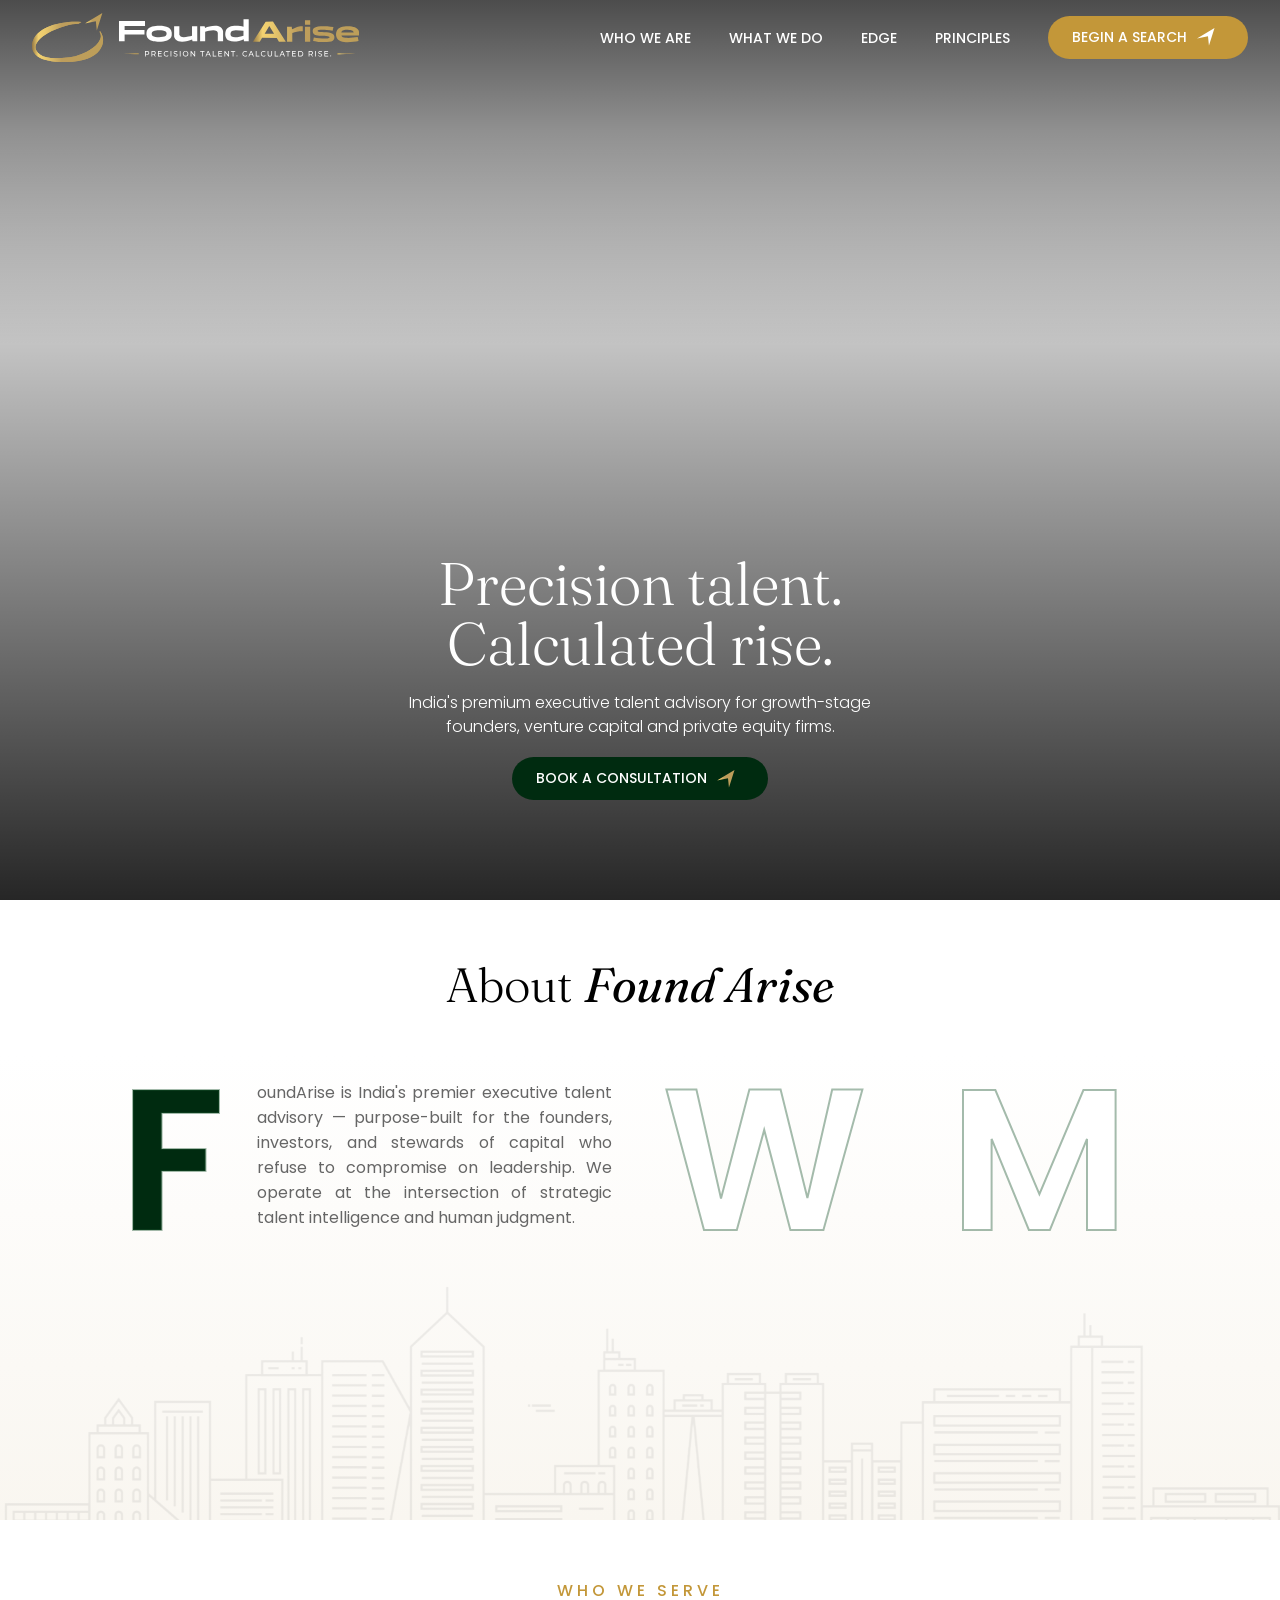
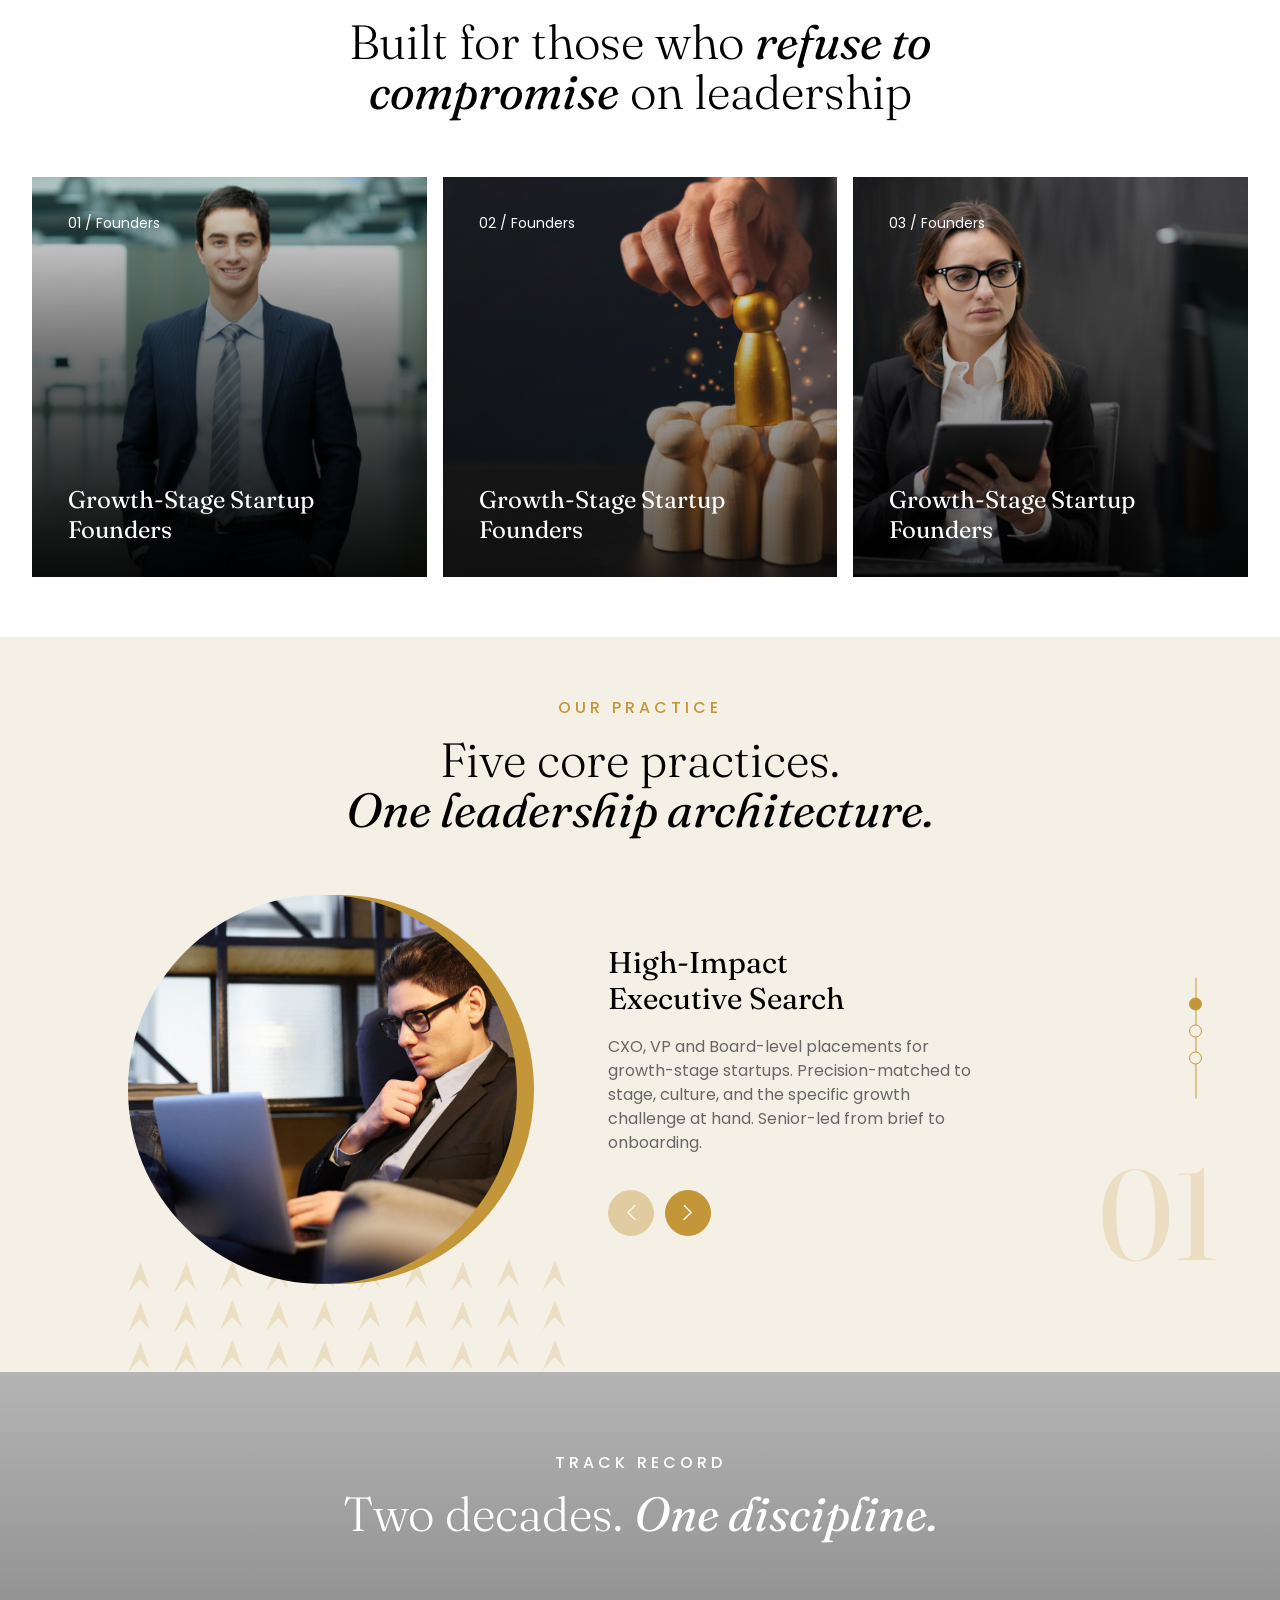
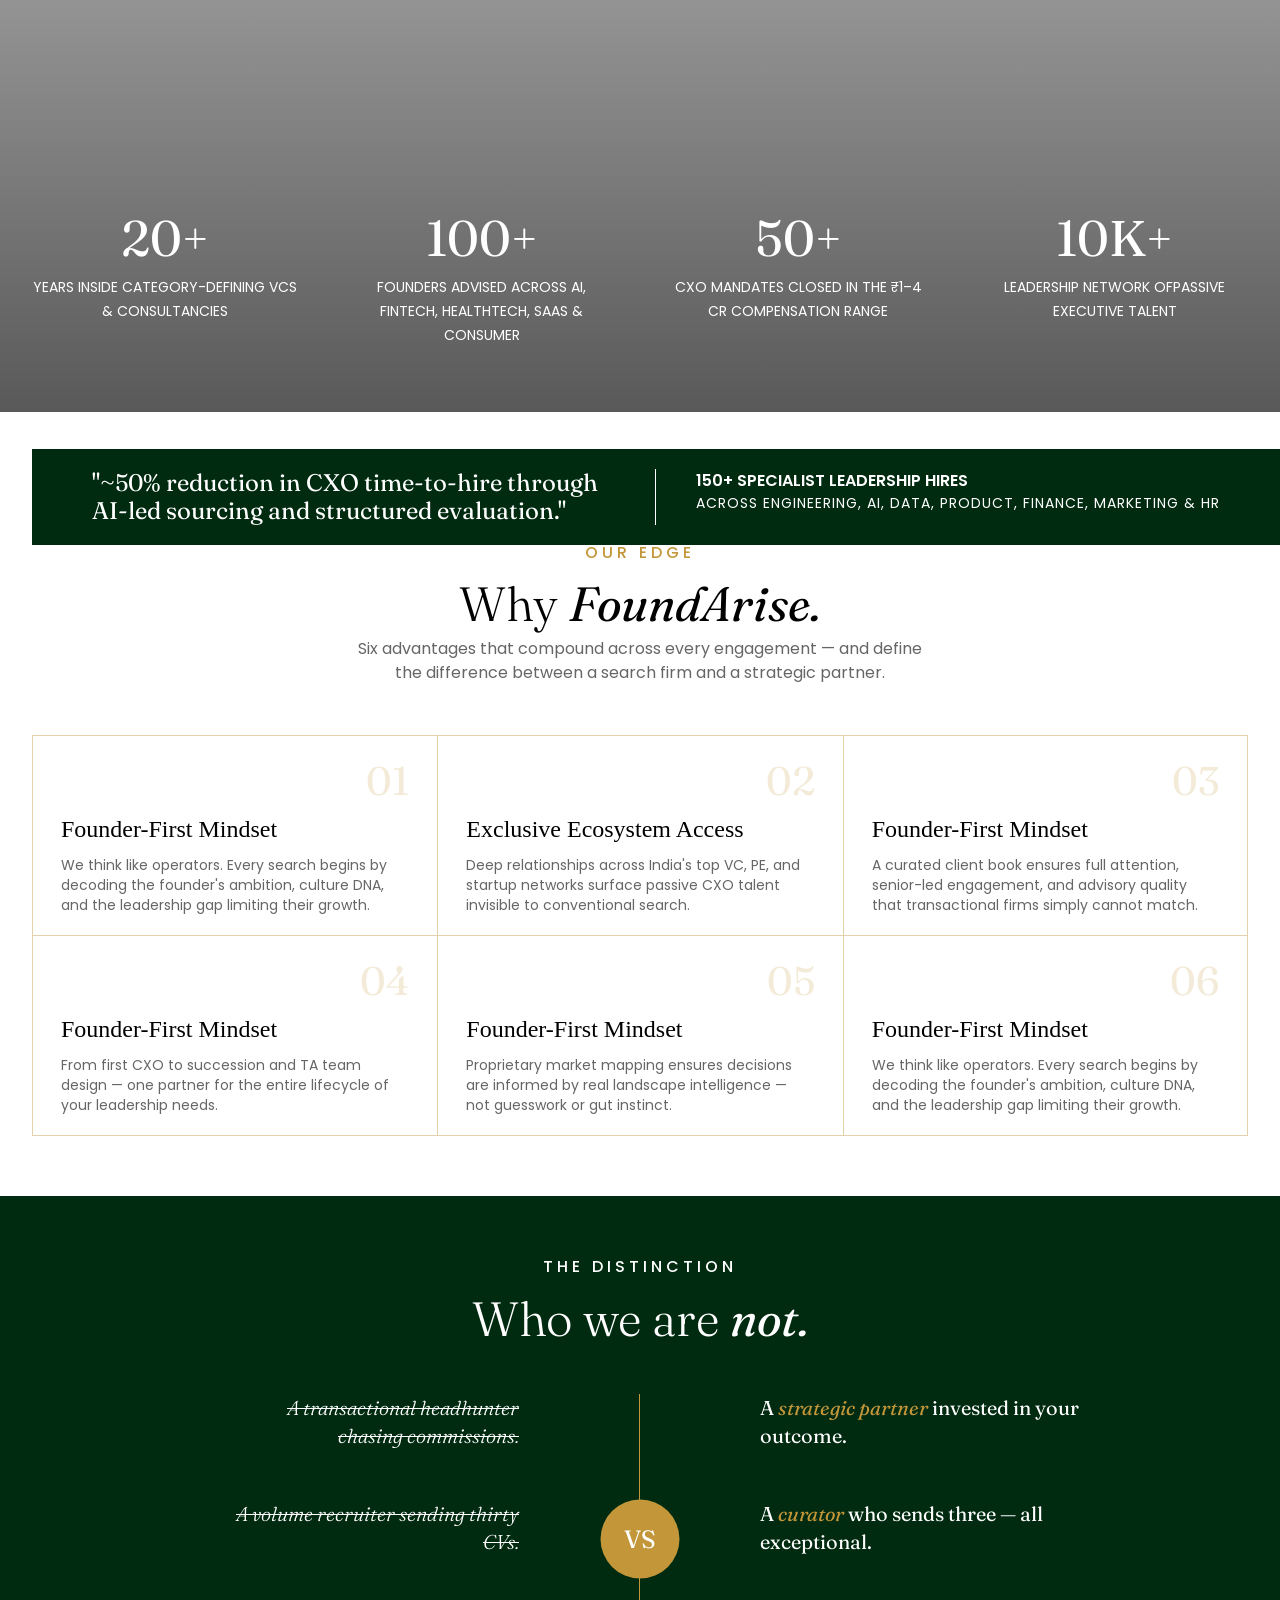
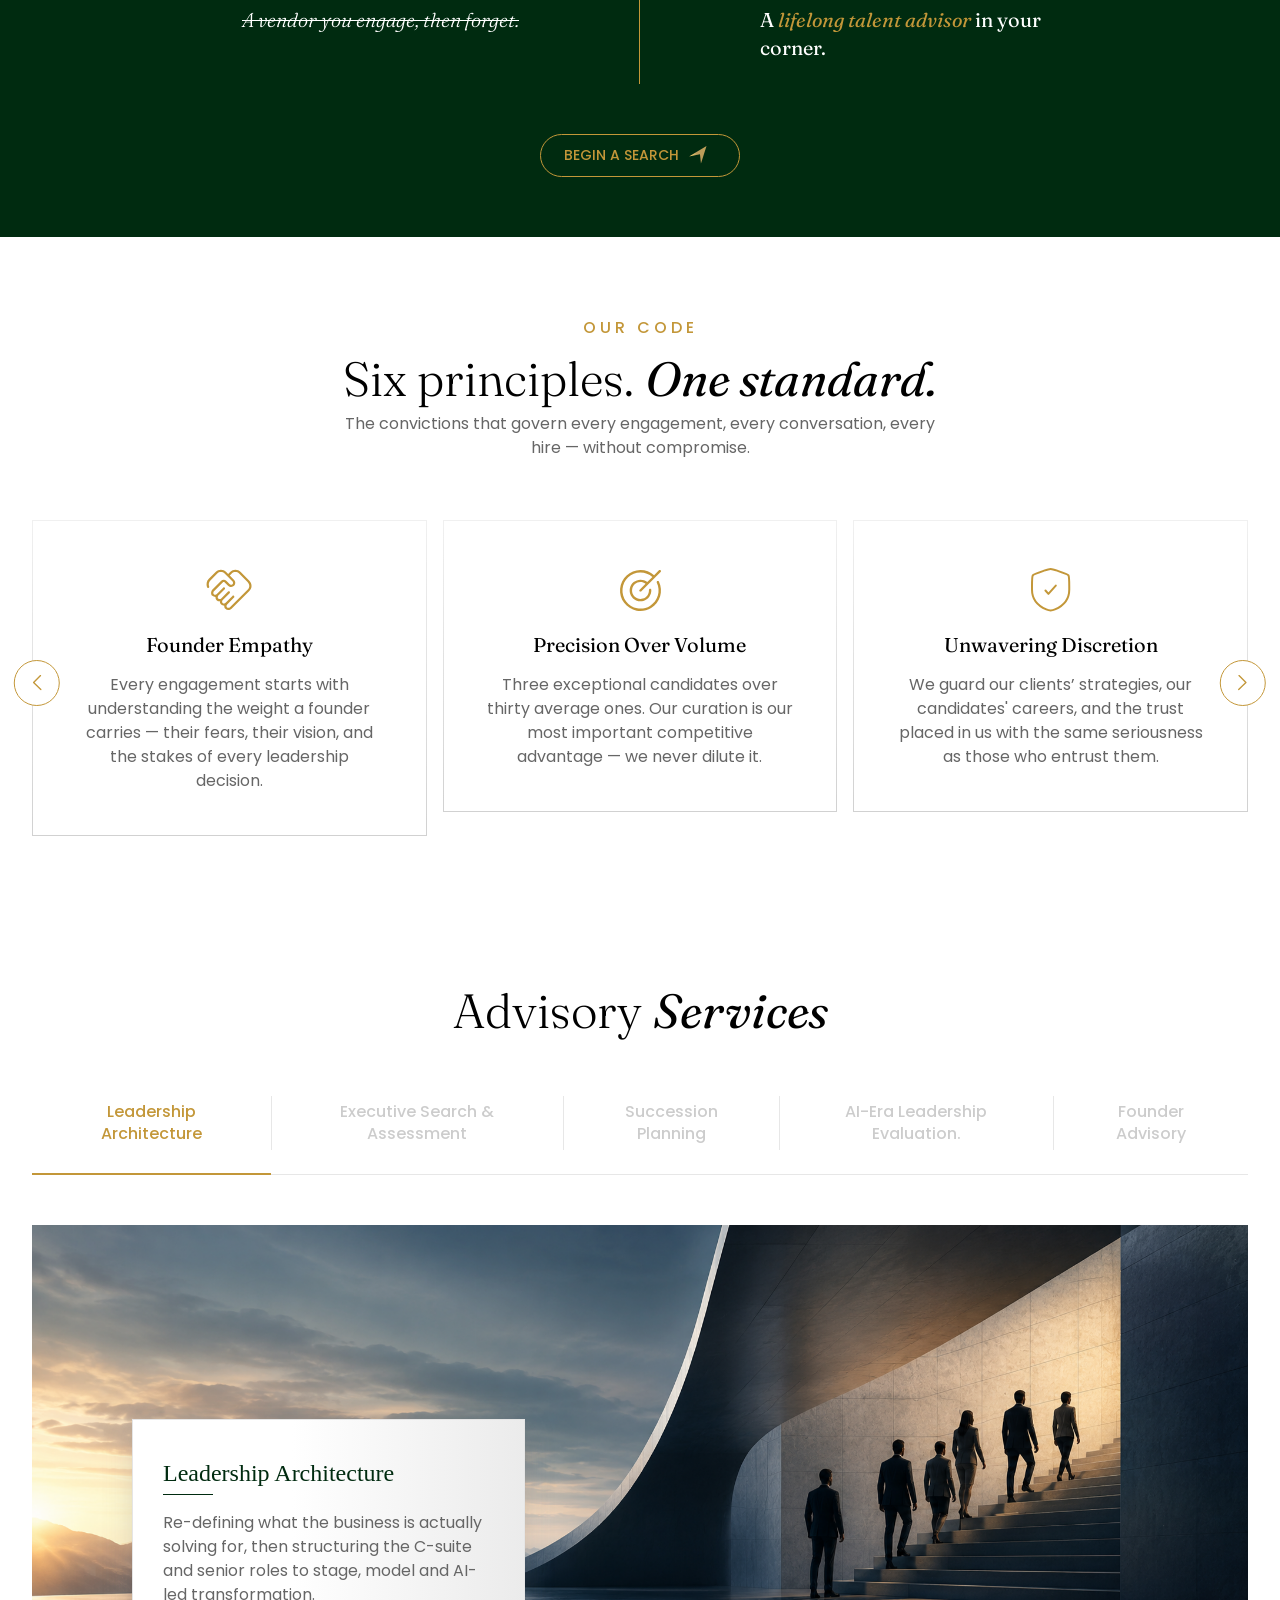
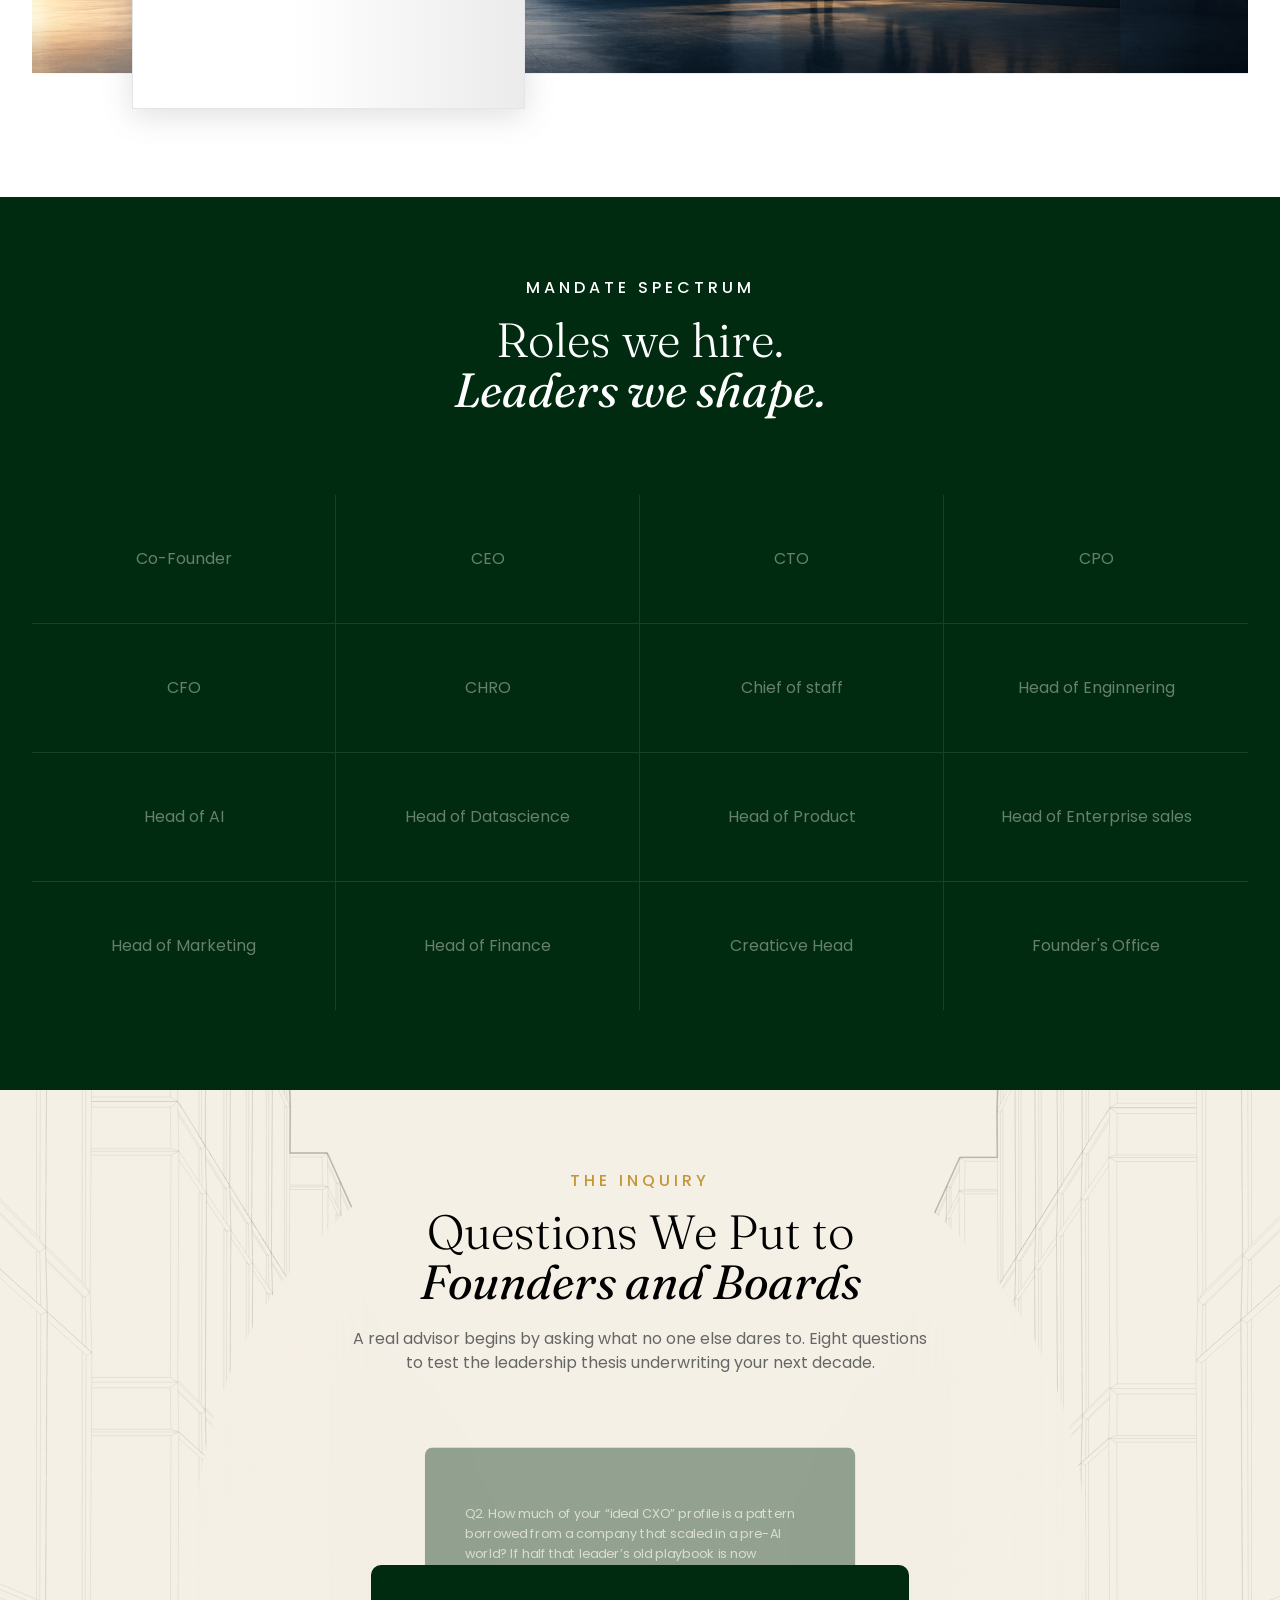
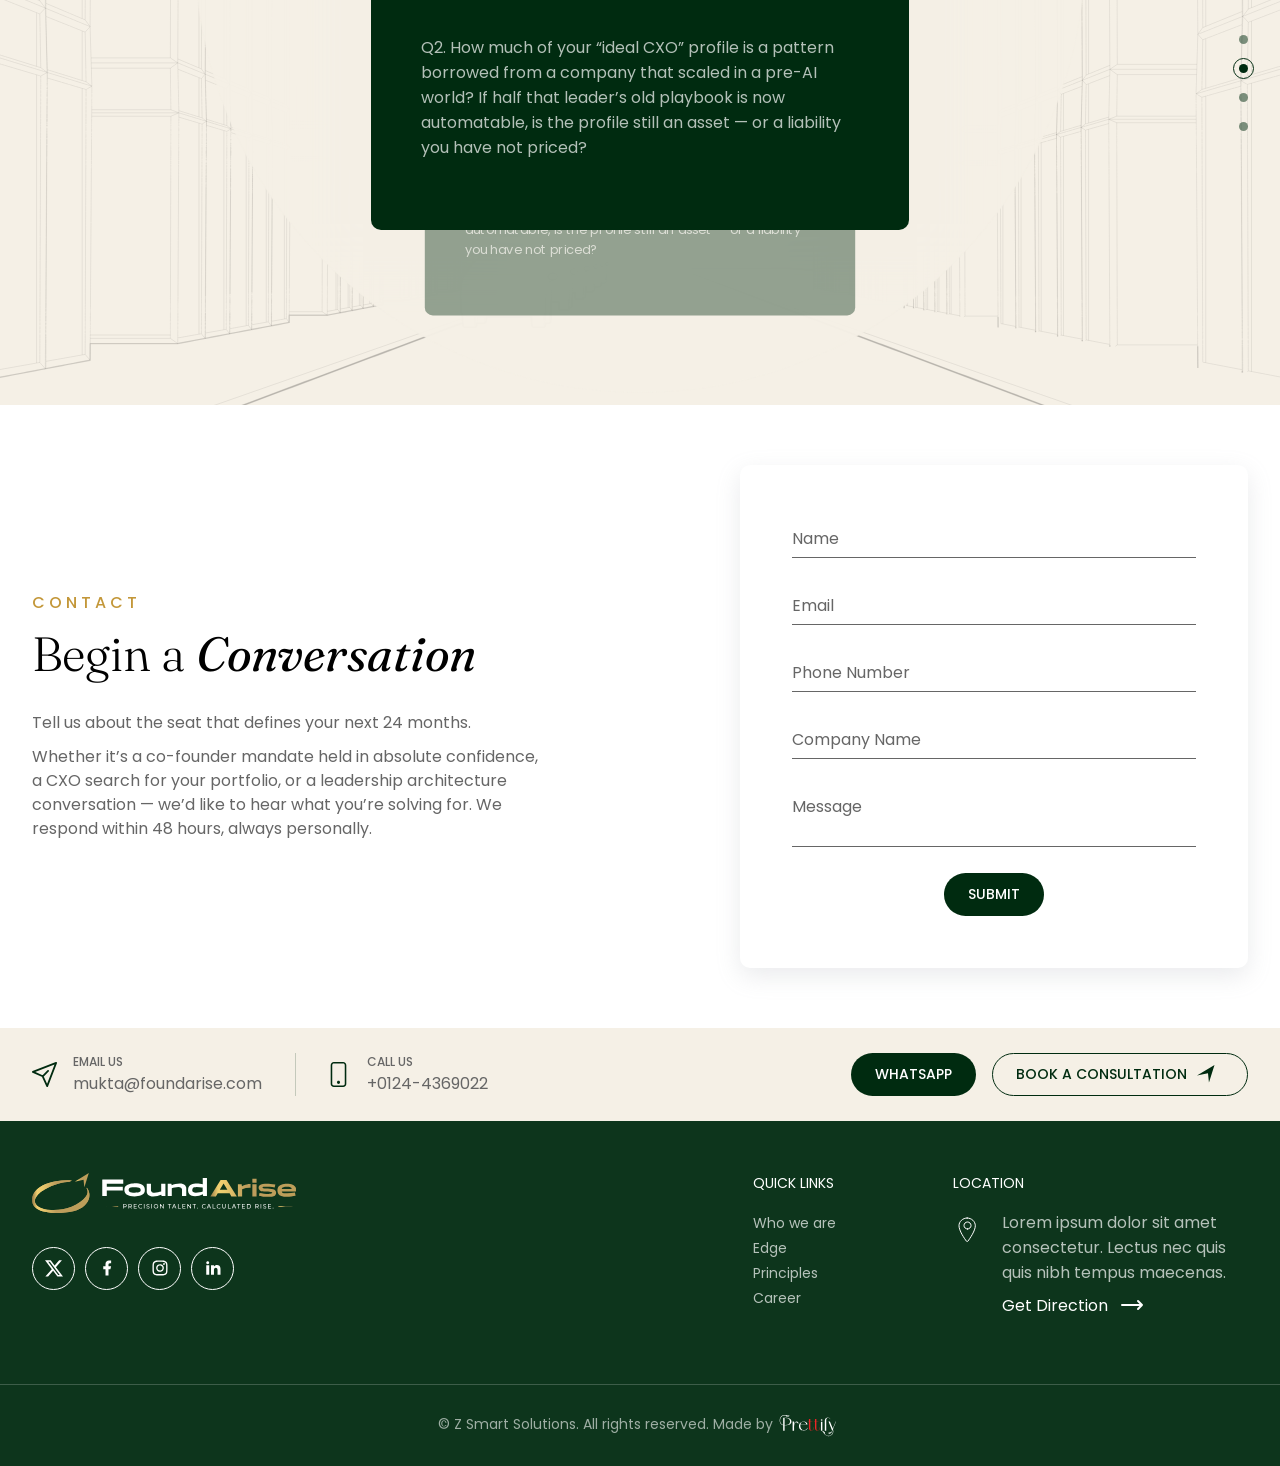
==== commit 57628b90: "page: career" ====
--- a/index.html
+++ b/index.html
@@ -365,7 +365,7 @@
                 <div class="code-card">
                   <img src="assets/icon/check_shield.svg" alt="handshake">
                   <h5>Unwavering Discretion</h5>
-                  <p>We guard our clients’ strategies, our candidates’ careers, and the trust placed in us with the same
+                  <p>We guard our clients’ strategies, our candidates' careers, and the trust placed in us with the same
                     seriousness as those who entrust them.</p>
                 </div>
               </div>
@@ -722,6 +722,7 @@
 
   <script type="text/javascript" src="https://cdn.jsdelivr.net/npm/swiper@11/swiper-bundle.min.js"></script>
   <script src="assets/js/swiper.js"></script>
+  <script src="assets/js/function.js"></script>
   <script src="assets/js/main.js"></script>
 </body>
 
--- a/assets/sass/header/header.css
+++ b/assets/sass/header/header.css
@@ -2463,7 +2463,7 @@
   position: absolute;
   content: "";
   height: 0;
-  background: var(--secondary);
+  background: linear-gradient(90deg, #002B10 0%, #1B5530 100%);
   left: 0;
   right: 0;
   top: 0;
